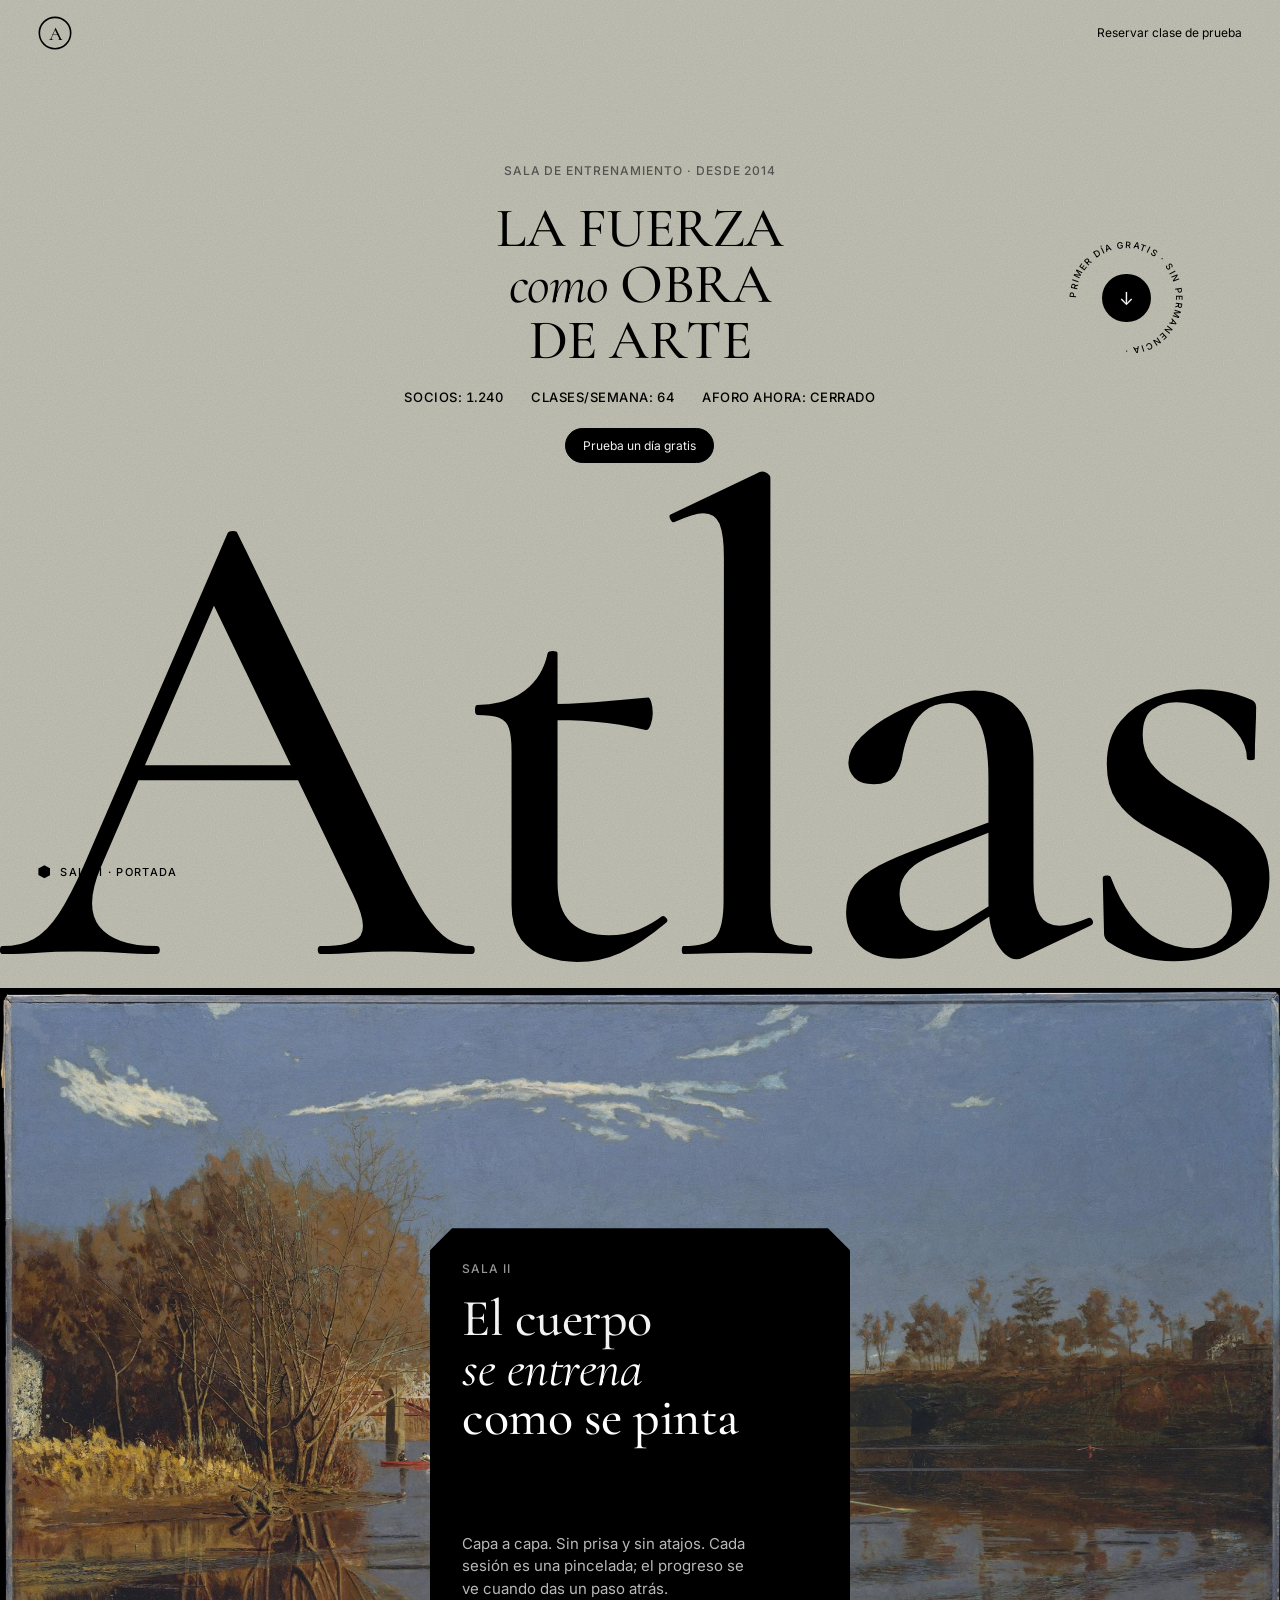
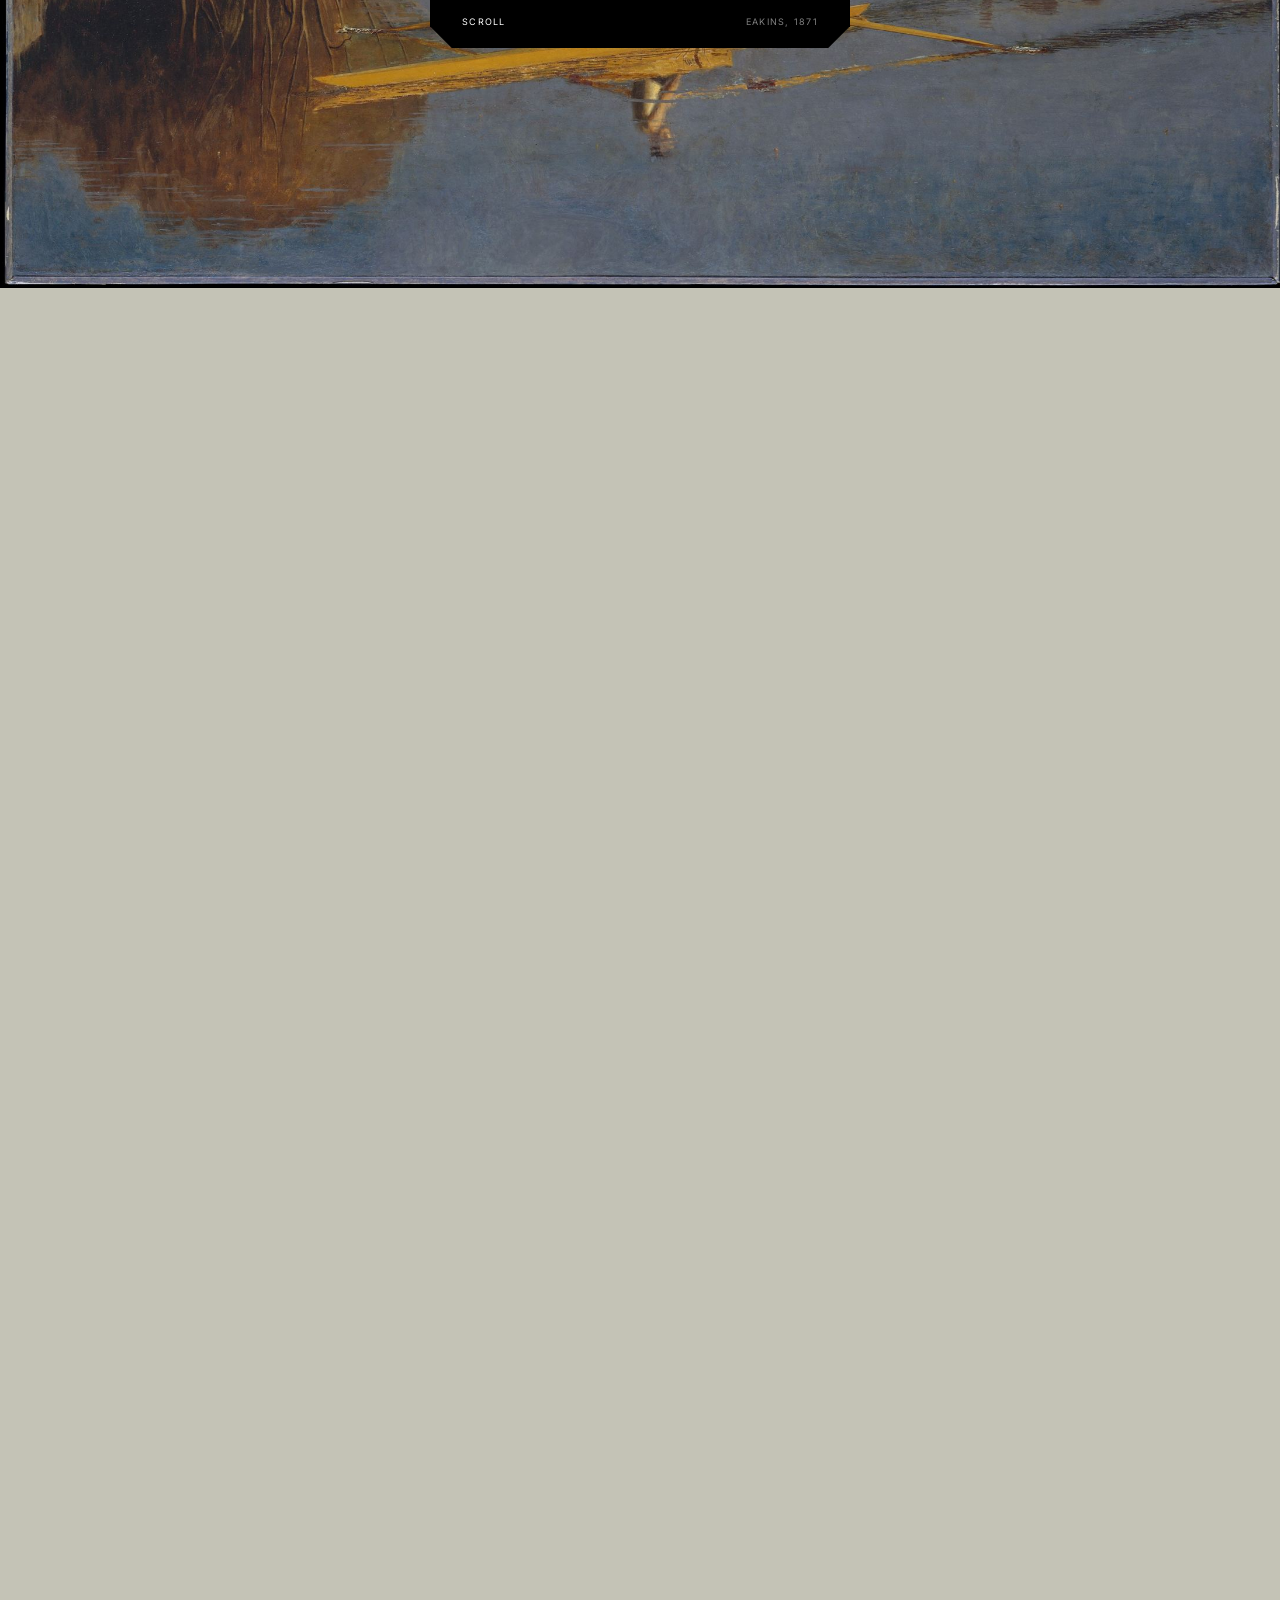
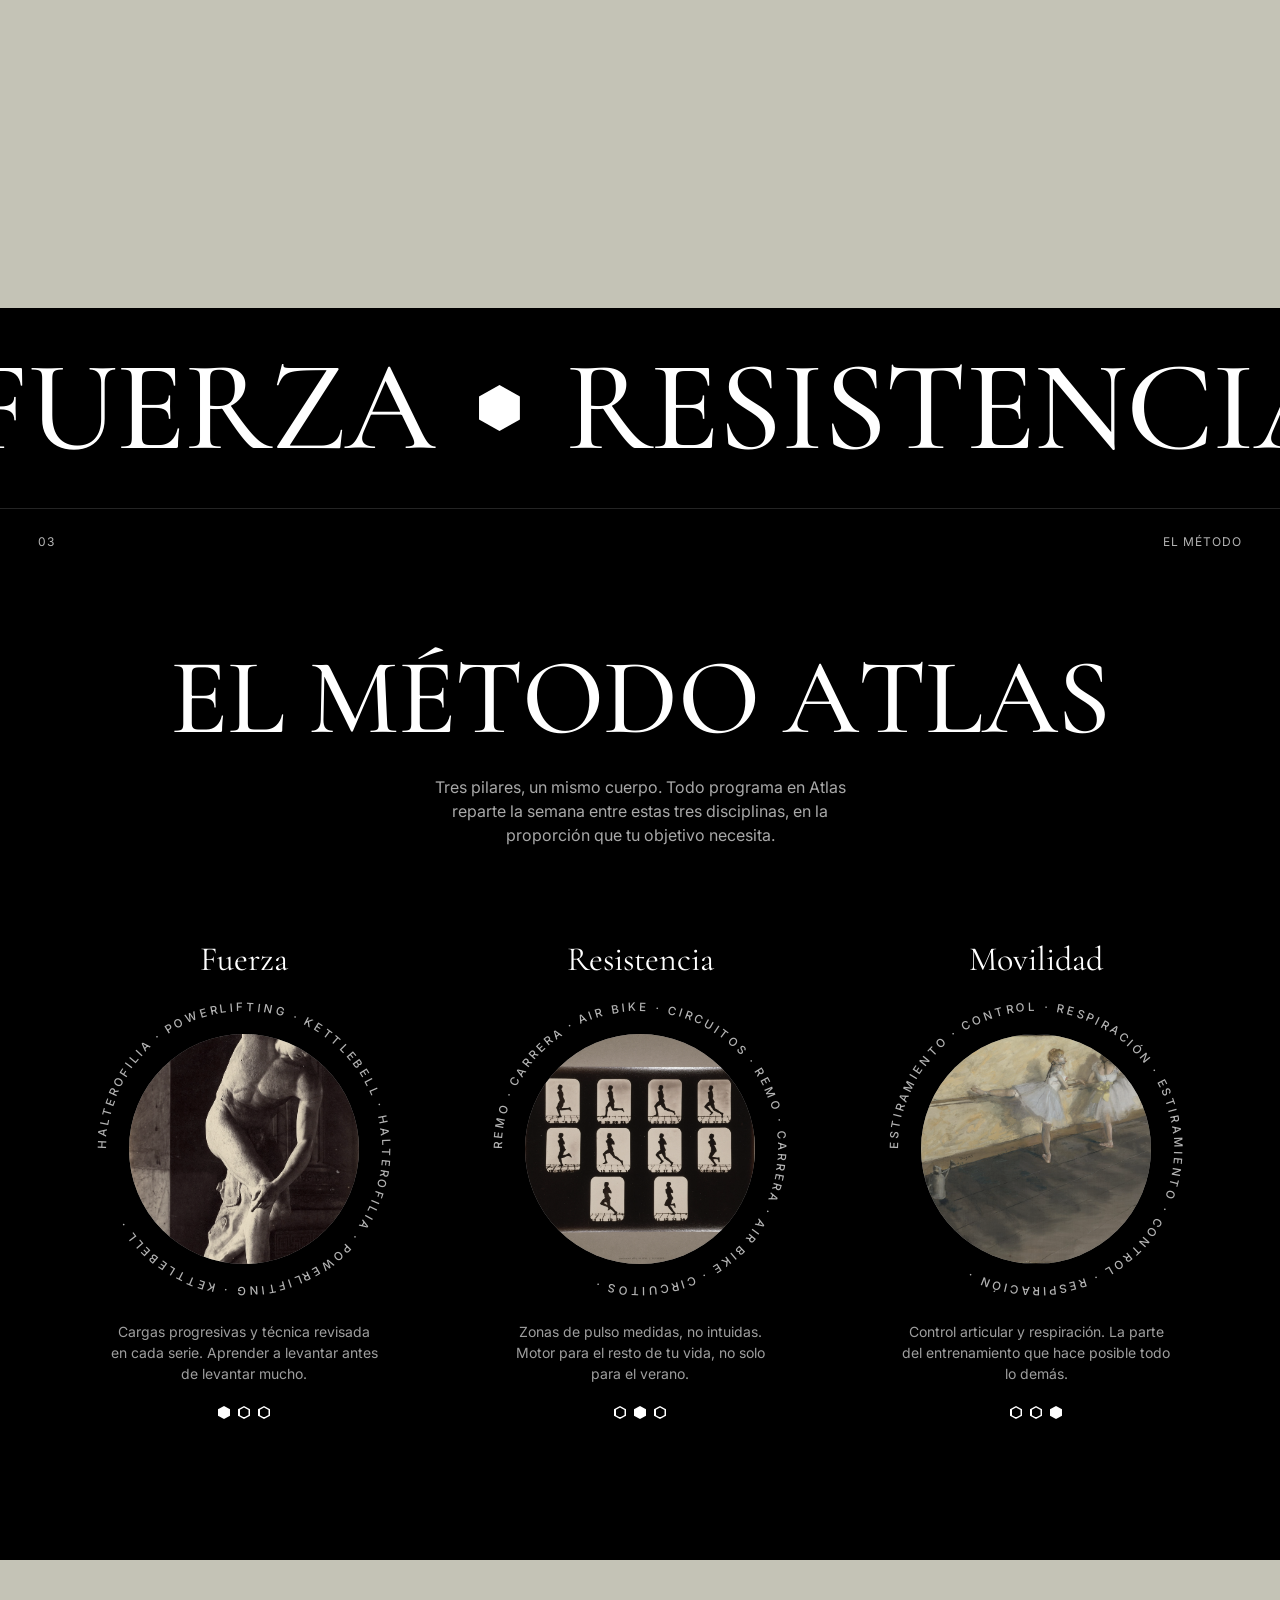
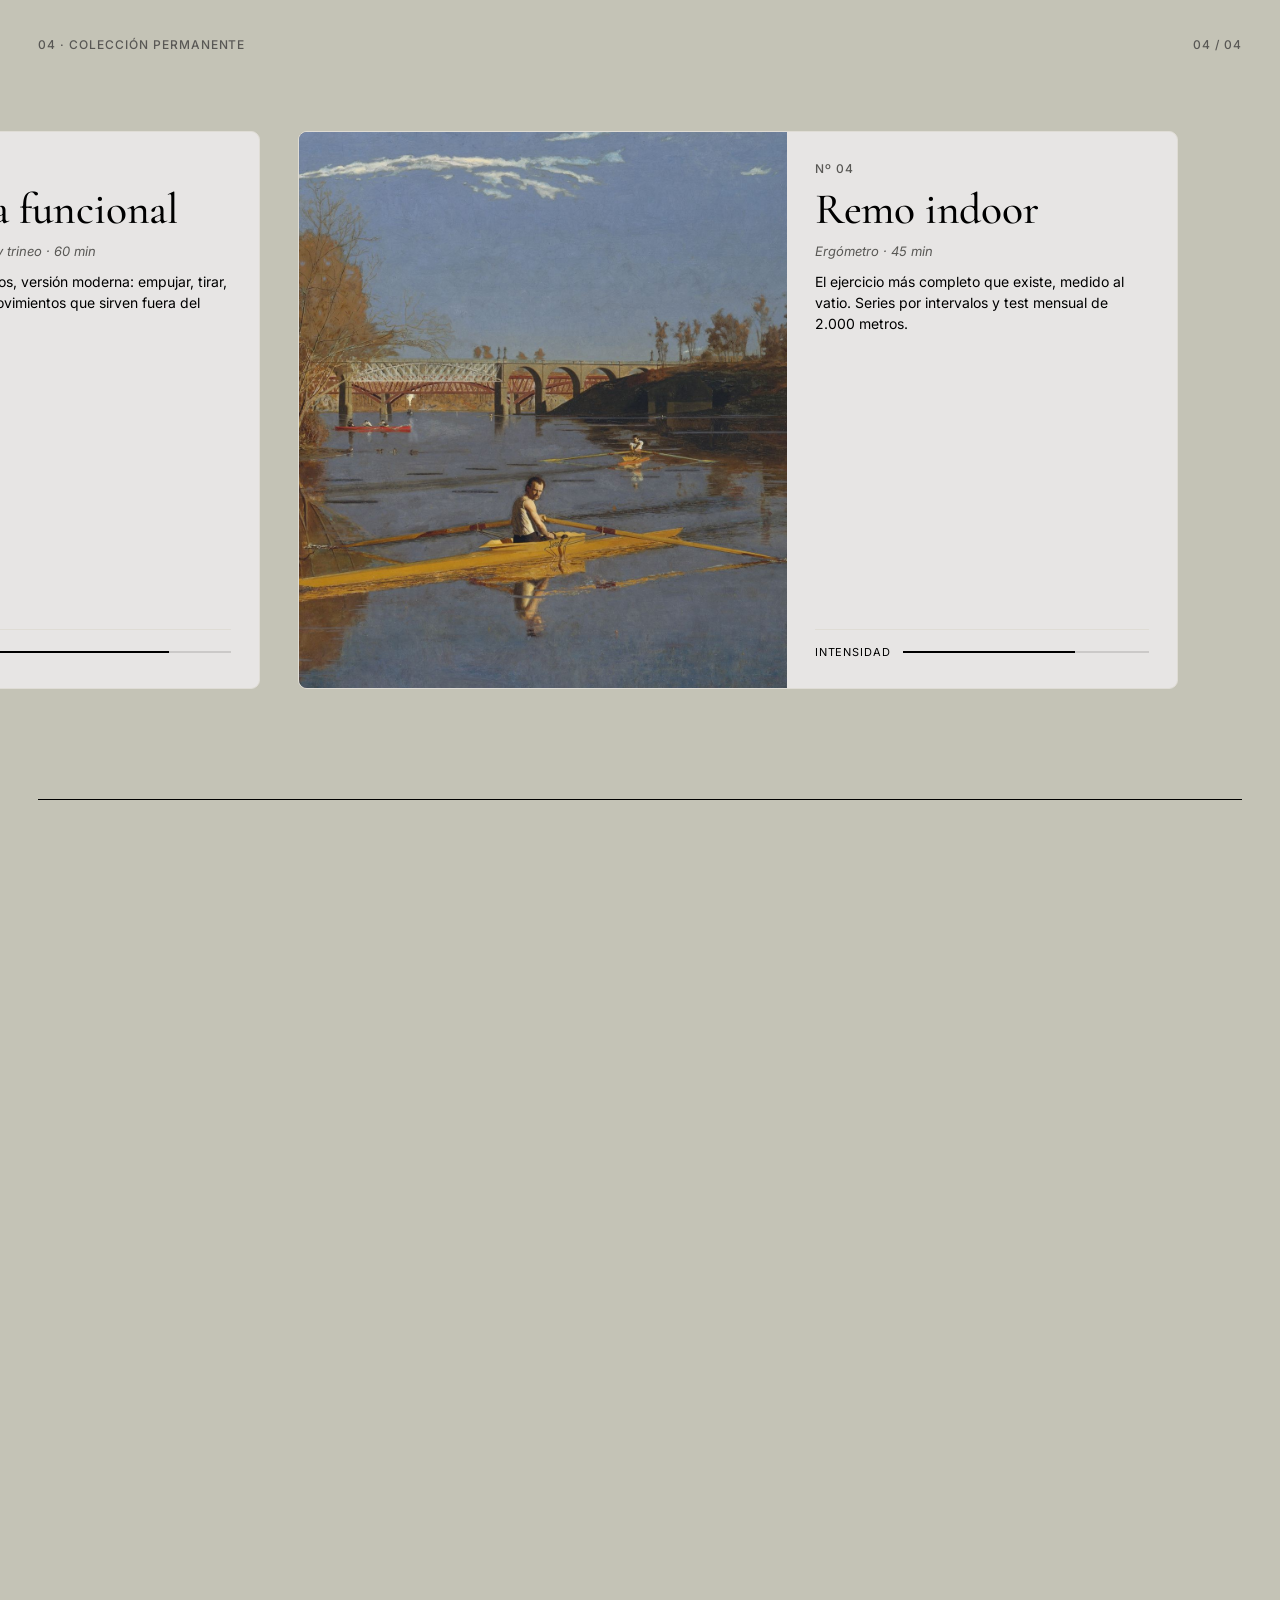
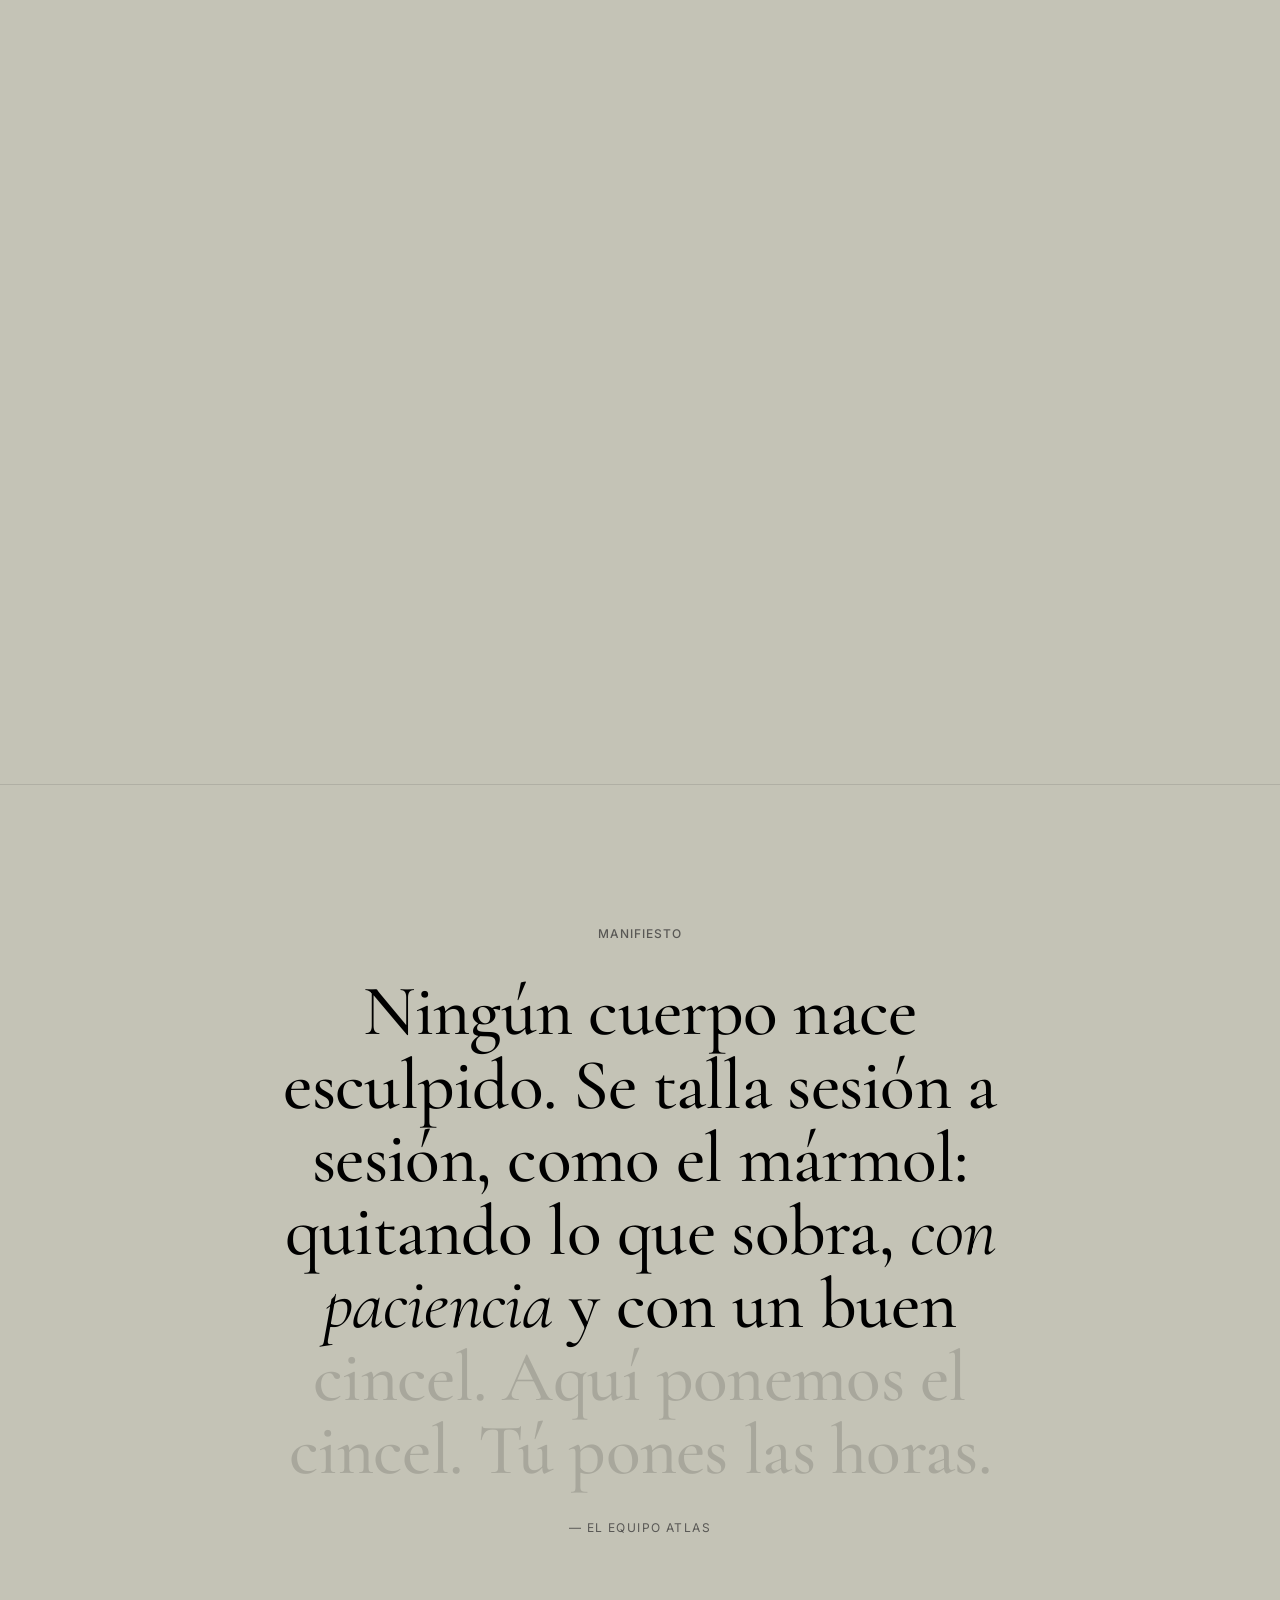
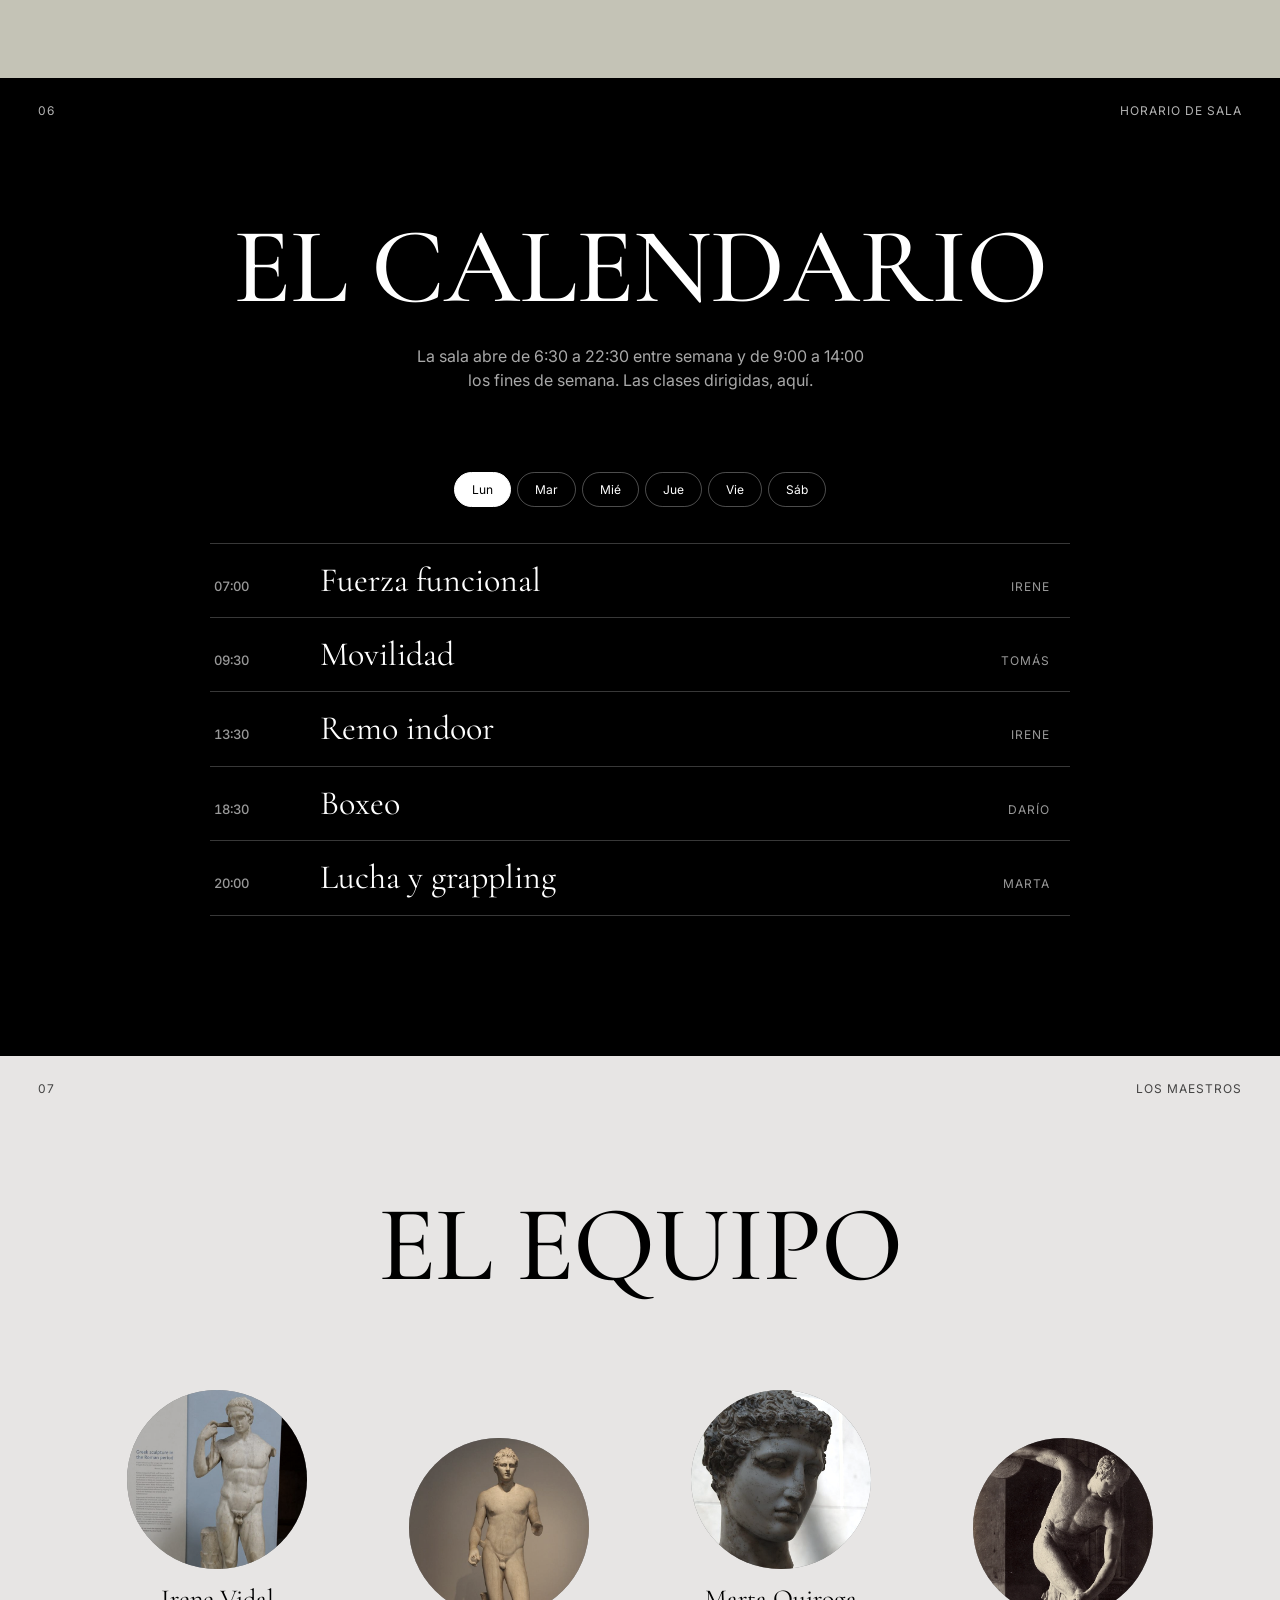
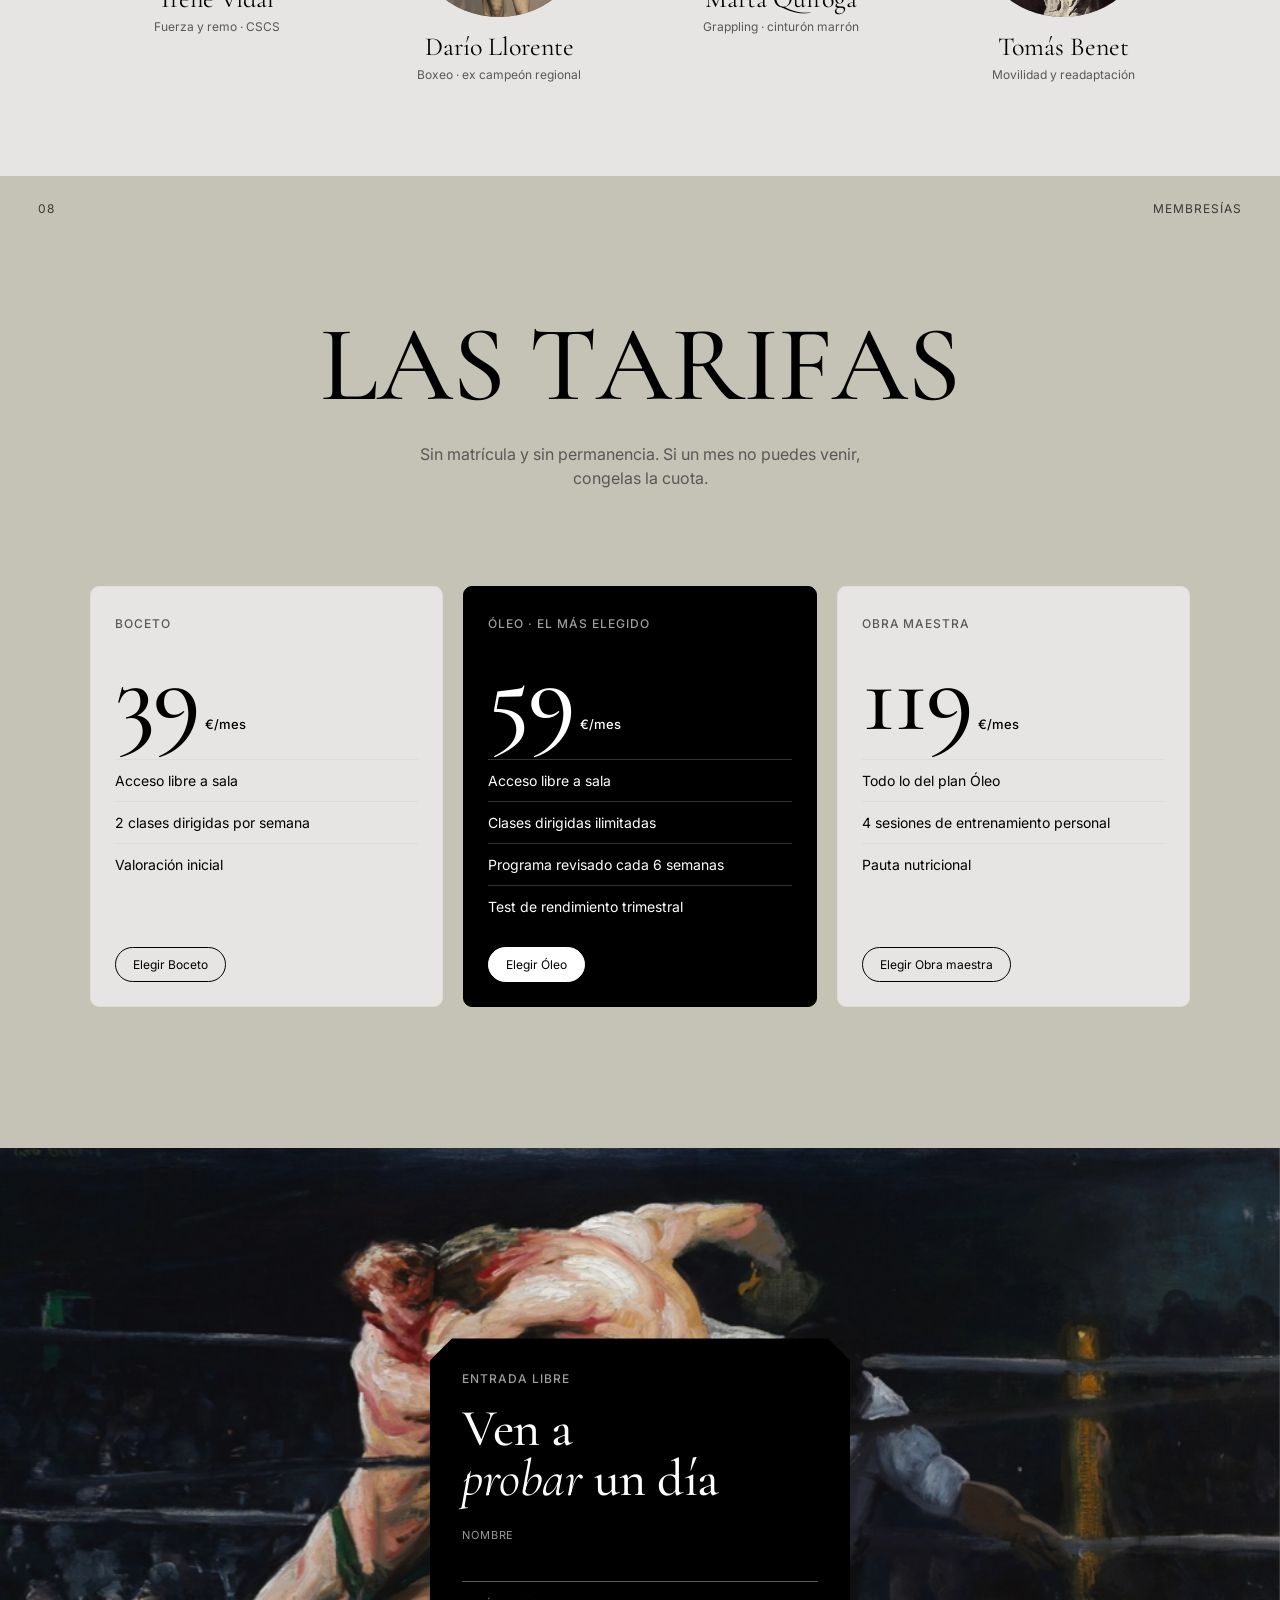
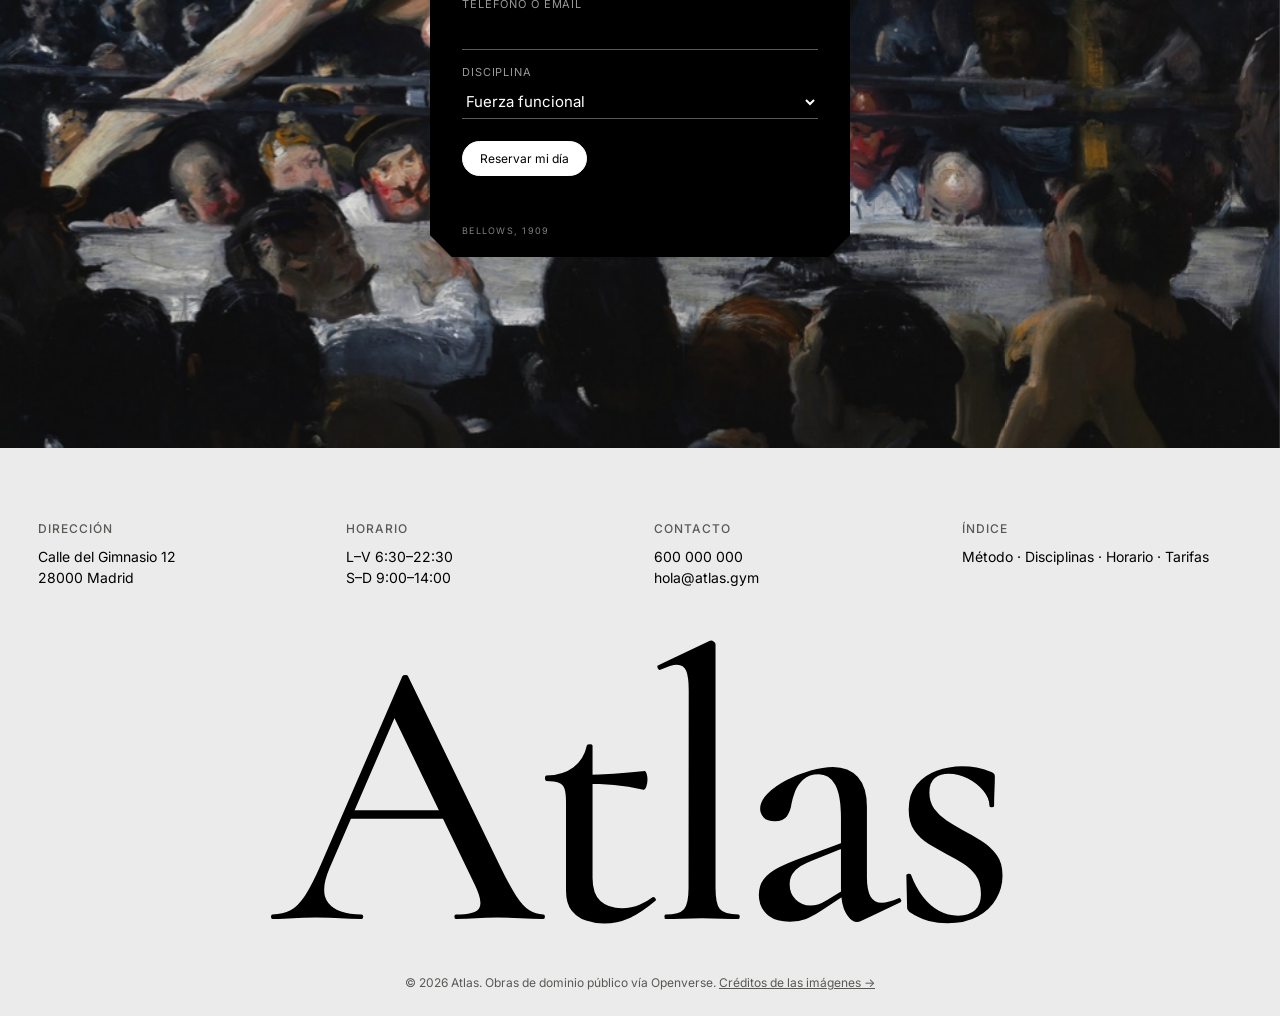
==== Modelo Gym/index.html @ 96557011 "Add files via upload" ====
<!doctype html>
<html lang="es" class="no-js">
<head>
  <meta charset="utf-8" />
  <meta name="viewport" content="width=device-width, initial-scale=1" />
  <title>Atlas — Gimnasio de fuerza y movimiento</title>
  <meta name="description" content="Atlas es un gimnasio de fuerza, boxeo, movilidad y resistencia. Entrenamiento con método, en una sala que se toma el cuerpo en serio." />
  <meta name="theme-color" content="#c4c3b6" />
  <link rel="icon" href="data:image/svg+xml,%3Csvg xmlns='http://www.w3.org/2000/svg' viewBox='0 0 32 32'%3E%3Ccircle cx='16' cy='16' r='14.5' fill='%23c4c3b6' stroke='%23000' stroke-width='1.5'/%3E%3Ctext x='16' y='22' font-family='Georgia,serif' font-size='17' text-anchor='middle'%3EA%3C/text%3E%3C/svg%3E" />
  <link rel="preconnect" href="https://fonts.googleapis.com" />
  <link rel="preconnect" href="https://fonts.gstatic.com" crossorigin />
  <link href="https://fonts.googleapis.com/css2?family=Cormorant+Garamond:ital,wght@0,400;0,500;1,400;1,500&family=Inter:wght@400;500&display=swap" rel="stylesheet" />
  <link rel="preload" as="image" href="assets/img/remo.jpg" />
  <link rel="stylesheet" href="styles.css?v=20261025a" />
</head>
<body>

  <!-- ───────── Intro: telón ───────── -->
  <div class="splash" data-splash aria-hidden="true">
    <div class="splash-half splash-half--top"></div>
    <div class="splash-half splash-half--bottom"></div>
    <div class="splash-inner">
      <p class="splash-label">Atlas · Sala de entrenamiento</p>
      <p class="splash-count"><span data-splash-count>0</span><sup>%</sup></p>
      <p class="splash-label">Calentando la sala</p>
    </div>
  </div>

  <!-- Grano de papel + cursor -->
  <div class="grain" aria-hidden="true"></div>
  <div class="cursor" data-cursor aria-hidden="true"><span data-cursor-label></span></div>

  <!-- Indicador de sala -->
  <div class="room" data-room-indicator aria-hidden="true">
    <i class="room-hex"></i><span data-room-text>Sala I · Portada</span>
  </div>

  <!-- ───────── Header ───────── -->
  <header class="masthead" data-masthead>
    <a href="#inicio" class="logo" aria-label="Atlas — inicio">
      <svg viewBox="0 0 32 32" aria-hidden="true"><circle cx="16" cy="16" r="14.75" fill="none" stroke="currentColor" stroke-width="1.5"/><text x="16" y="22.2" text-anchor="middle">A</text></svg>
    </a>
    <a href="#prueba" class="ghost-link">Reservar clase de prueba</a>
  </header>

  <main>

    <!-- ───────── I. Hero ───────── -->
    <section class="hero" id="inicio" data-room="I · Portada">
      <div class="hero-cluster">
        <p class="label">Sala de entrenamiento · Desde 2014</p>
        <h1 class="hero-title" data-split>La fuerza <em>como</em> obra de arte</h1>
        <div class="stat-pair reveal">
          <span>SOCIOS: <b data-count="1240">1.240</b></span>
          <span>CLASES/SEMANA: <b data-count="64">64</b></span>
          <span>AFORO AHORA: <b data-aforo>32%</b></span>
        </div>
        <a href="#prueba" class="pill reveal" data-magnetic>Prueba un día gratis</a>
      </div>

      <a href="#prueba" class="seal" aria-label="Reserva tu día de prueba gratis" data-magnetic>
        <svg viewBox="0 0 200 200" aria-hidden="true">
          <defs><path id="sealPath" d="M100,100 m-78,0 a78,78 0 1,1 156,0 a78,78 0 1,1 -156,0" /></defs>
          <text><textPath href="#sealPath">Primer día gratis · Sin permanencia ·</textPath></text>
        </svg>
        <span class="seal-core">↓</span>
      </a>

      <div class="wordmark-wrap" data-lens data-wordmark>
        <div class="wordmark" data-chars>Atlas</div>
        <div class="wordmark wordmark--paint" aria-hidden="true">Atlas</div>
      </div>
    </section>

    <!-- ───────── II. Portal: la pintura se abre al hacer scroll ───────── -->
    <section class="portal" data-portal data-room="II · El estudio" aria-label="Thomas Eakins, The Champion Single Sculls, 1871">
      <div class="portal-sticky">
        <h2 class="portal-title" data-portal-title>Entra<br/><em>en la</em> sala</h2>
        <div class="portal-frame" data-portal-frame>
          <img src="assets/img/remo.jpg" alt="Óleo de Thomas Eakins: un remero en un bote individual sobre un río en calma" fetchpriority="high" />
        </div>
        <article class="notched-card portal-card" data-portal-card>
          <p class="label label--light">Sala II</p>
          <h3>El cuerpo<br/><em>se entrena</em><br/>como se pinta</h3>
          <p class="card-copy">Capa a capa. Sin prisa y sin atajos. Cada sesión es una pincelada; el progreso se ve cuando das un paso atrás.</p>
          <span class="micro">SCROLL</span>
          <span class="micro micro--right">Eakins, 1871</span>
        </article>
      </div>
    </section>

    <!-- ───────── Marquesina ───────── -->
    <div class="marquee" data-marquee aria-hidden="true">
      <div class="marquee-track" data-marquee-track>
        <span>Fuerza <i></i> Resistencia <i></i> <em>Movilidad</em> <i></i> Boxeo <i></i> <em>Lucha</em> <i></i> Remo <i></i> </span>
        <span>Fuerza <i></i> Resistencia <i></i> <em>Movilidad</em> <i></i> Boxeo <i></i> <em>Lucha</em> <i></i> Remo <i></i> </span>
      </div>
    </div>

    <!-- ───────── III. Método ───────── -->
    <section class="ink-room" id="metodo" data-room="III · El método">
      <div class="corner-labels"><span>03</span><span>El método</span></div>
      <h2 class="section-header" data-split>El método Atlas</h2>
      <p class="lede lede--light reveal">Tres pilares, un mismo cuerpo. Todo programa en Atlas reparte la semana entre estas tres disciplinas, en la proporción que tu objetivo necesita.</p>

      <div class="vignettes">
        <figure class="vignette reveal" data-cursor-label="Fuerza">
          <figcaption>Fuerza</figcaption>
          <div class="orbit">
            <svg class="orbit-ring" viewBox="0 0 300 300" aria-hidden="true">
              <defs><path id="o1" d="M150,150 m-138,0 a138,138 0 1,1 276,0 a138,138 0 1,1 -276,0" /></defs>
              <text><textPath href="#o1">Halterofilia · Powerlifting · Kettlebell · Halterofilia · Powerlifting · Kettlebell · </textPath></text>
            </svg>
            <div class="circle"><img src="assets/img/discobolo.webp" alt="Escultura del Discóbolo de Mirón en el Vaticano" loading="lazy" /></div>
          </div>
          <p>Cargas progresivas y técnica revisada en cada serie. Aprender a levantar antes de levantar mucho.</p>
          <div class="hexes" aria-hidden="true"><i class="on"></i><i></i><i></i></div>
        </figure>
        <figure class="vignette reveal" data-cursor-label="Resistencia">
          <figcaption>Resistencia</figcaption>
          <div class="orbit">
            <svg class="orbit-ring" viewBox="0 0 300 300" aria-hidden="true">
              <defs><path id="o2" d="M150,150 m-138,0 a138,138 0 1,1 276,0 a138,138 0 1,1 -276,0" /></defs>
              <text><textPath href="#o2">Remo · Carrera · Air bike · Circuitos · Remo · Carrera · Air bike · Circuitos · </textPath></text>
            </svg>
            <div class="circle"><img src="assets/img/carrera.webp" alt="Fotografía secuencial de Muybridge de un atleta corriendo, 1881" loading="lazy" /></div>
          </div>
          <p>Zonas de pulso medidas, no intuidas. Motor para el resto de tu vida, no solo para el verano.</p>
          <div class="hexes" aria-hidden="true"><i></i><i class="on"></i><i></i></div>
        </figure>
        <figure class="vignette reveal" data-cursor-label="Movilidad">
          <figcaption>Movilidad</figcaption>
          <div class="orbit">
            <svg class="orbit-ring" viewBox="0 0 300 300" aria-hidden="true">
              <defs><path id="o3" d="M150,150 m-138,0 a138,138 0 1,1 276,0 a138,138 0 1,1 -276,0" /></defs>
              <text><textPath href="#o3">Estiramiento · Control · Respiración · Estiramiento · Control · Respiración · </textPath></text>
            </svg>
            <div class="circle"><img src="assets/img/barra.jpg" alt="Óleo de Degas: dos bailarinas estirando en la barra" loading="lazy" /></div>
          </div>
          <p>Control articular y respiración. La parte del entrenamiento que hace posible todo lo demás.</p>
          <div class="hexes" aria-hidden="true"><i></i><i></i><i class="on"></i></div>
        </figure>
      </div>
    </section>

    <!-- ───────── IV. Disciplinas: galería horizontal ───────── -->
    <section class="gallery" id="disciplinas" data-gallery data-room="IV · Colección">
      <div class="gallery-sticky">
        <div class="gallery-head">
          <span class="label">04 · Colección permanente</span>
          <span class="label" data-gallery-count>01 / 04</span>
        </div>
        <div class="gallery-track" data-gallery-track>
          <div class="gallery-intro">
            <h2 class="section-header section-header--left" data-split>Disci&shy;plinas</h2>
            <p class="lede lede--left">Cuatro salas, cuatro maneras de ponerte a prueba. Desliza como quien recorre un museo.</p>
            <span class="gallery-arrow" aria-hidden="true">→</span>
          </div>

          <article class="exhibit" data-tilt data-cursor-label="Boxeo">
            <div class="exhibit-img"><img src="assets/img/boxeo.webp" alt="Óleo de George Bellows, Stag at Sharkey's, dos boxeadores en el ring" loading="lazy" /></div>
            <div class="wall-label">
              <span class="cat-no">Nº 01</span>
              <h3>Boxeo</h3>
              <p class="medium">Guantes, saco y cuerda · 60 min</p>
              <p>Técnica de golpeo, desplazamientos y sparring opcional. Para quien quiere sudar con la cabeza encendida.</p>
              <dl><dt>Intensidad</dt><dd><span class="bar" style="--v:.9"></span></dd></dl>
            </div>
          </article>
          <article class="exhibit" data-tilt data-cursor-label="Lucha">
            <div class="exhibit-img"><img src="assets/img/lucha.webp" alt="Óleo de Thomas Eakins, Wrestlers, dos luchadores en el suelo" loading="lazy" /></div>
            <div class="wall-label">
              <span class="cat-no">Nº 02</span>
              <h3>Lucha y grappling</h3>
              <p class="medium">Tatami · 75 min</p>
              <p>Agarres, palancas y control en suelo. Fuerza aplicada, paciencia y mucho respeto por el compañero.</p>
              <dl><dt>Intensidad</dt><dd><span class="bar" style="--v:.8"></span></dd></dl>
            </div>
          </article>
          <article class="exhibit" data-tilt data-cursor-label="Fuerza">
            <div class="exhibit-img"><img src="assets/img/hidra.jpg" alt="Pintura romana sobre mármol de Hércules luchando contra la Hidra" loading="lazy" /></div>
            <div class="wall-label">
              <span class="cat-no">Nº 03</span>
              <h3>Fuerza funcional</h3>
              <p class="medium">Barra, kettlebell y trineo · 60 min</p>
              <p>Los doce trabajos, versión moderna: empujar, tirar, cargar, girar. Movimientos que sirven fuera del gimnasio.</p>
              <dl><dt>Intensidad</dt><dd><span class="bar" style="--v:.75"></span></dd></dl>
            </div>
          </article>
          <article class="exhibit" data-tilt data-cursor-label="Remo">
            <div class="exhibit-img"><img src="assets/img/remo.jpg" alt="Detalle del óleo de Eakins con un remero en el río" loading="lazy" style="object-position:55% 75%" /></div>
            <div class="wall-label">
              <span class="cat-no">Nº 04</span>
              <h3>Remo indoor</h3>
              <p class="medium">Ergómetro · 45 min</p>
              <p>El ejercicio más completo que existe, medido al vatio. Series por intervalos y test mensual de 2.000 metros.</p>
              <dl><dt>Intensidad</dt><dd><span class="bar" style="--v:.7"></span></dd></dl>
            </div>
          </article>
        </div>
        <div class="gallery-progress" aria-hidden="true"><span data-gallery-bar></span></div>
      </div>
    </section>

    <!-- ───────── Manifiesto: el texto se talla al leer ───────── -->
    <section class="manifesto" data-room="V · Manifiesto">
      <p class="label">Manifiesto</p>
      <p class="manifesto-text" data-carve>Ningún cuerpo nace esculpido. Se talla sesión a sesión, como el mármol: quitando lo que sobra, <em>con paciencia</em> y con un buen cincel. Aquí ponemos el cincel. Tú pones las horas.</p>
      <p class="manifesto-sign">— El equipo Atlas</p>
    </section>

    <!-- ───────── VI. Horario ───────── -->
    <section class="ink-room" id="horario" data-room="VI · Calendario">
      <div class="corner-labels"><span>06</span><span>Horario de sala</span></div>
      <h2 class="section-header" data-split>El calendario</h2>
      <p class="lede lede--light reveal">La sala abre de 6:30 a 22:30 entre semana y de 9:00 a 14:00 los fines de semana. Las clases dirigidas, aquí.</p>

      <div class="schedule-wrap reveal">
        <div class="day-tabs" role="tablist" aria-label="Día de la semana" data-tabs>
          <button role="tab" data-day="1">Lun</button>
          <button role="tab" data-day="2">Mar</button>
          <button role="tab" data-day="3">Mié</button>
          <button role="tab" data-day="4">Jue</button>
          <button role="tab" data-day="5">Vie</button>
          <button role="tab" data-day="6">Sáb</button>
        </div>
        <ol class="schedule" data-schedule>
          <li><time>07:00</time><span class="cls">Fuerza funcional</span><span class="coach">Irene</span></li>
          <li><time>09:30</time><span class="cls">Movilidad</span><span class="coach">Tomás</span></li>
          <li><time>13:30</time><span class="cls">Remo indoor</span><span class="coach">Irene</span></li>
          <li><time>18:30</time><span class="cls">Boxeo</span><span class="coach">Darío</span></li>
          <li><time>20:00</time><span class="cls">Lucha y grappling</span><span class="coach">Marta</span></li>
        </ol>
      </div>
    </section>

    <!-- ───────── VII. Equipo ───────── -->
    <section class="putty-section putty-section--bone" id="equipo" data-room="VII · Los maestros">
      <div class="corner-labels"><span>07</span><span>Los maestros</span></div>
      <h2 class="section-header" data-split>El equipo</h2>
      <div class="team">
        <figure class="member reveal" data-cursor-label="Irene">
          <div class="circle circle--sm"><img src="assets/img/diadumeno.jpg" alt="Escultura del Diadúmeno Farnese" loading="lazy" style="object-position:50% 12%" /></div>
          <figcaption><span class="name">Irene Vidal</span><span class="role">Fuerza y remo · CSCS</span></figcaption>
        </figure>
        <figure class="member reveal" data-cursor-label="Darío">
          <div class="circle circle--sm"><img src="assets/img/atleta.jpg" alt="Escultura romana de un atleta victorioso" loading="lazy" style="object-position:50% 10%" /></div>
          <figcaption><span class="name">Darío Llorente</span><span class="role">Boxeo · ex campeón regional</span></figcaption>
        </figure>
        <figure class="member reveal" data-cursor-label="Marta">
          <div class="circle circle--sm"><img src="assets/img/cabeza.jpg" alt="Cabeza de mármol de un atleta, época romana" loading="lazy" /></div>
          <figcaption><span class="name">Marta Quiroga</span><span class="role">Grappling · cinturón marrón</span></figcaption>
        </figure>
        <figure class="member reveal" data-cursor-label="Tomás">
          <div class="circle circle--sm"><img src="assets/img/discobolo.webp" alt="Detalle del Discóbolo de Mirón" loading="lazy" style="object-position:70% 15%" /></div>
          <figcaption><span class="name">Tomás Benet</span><span class="role">Movilidad y readaptación</span></figcaption>
        </figure>
      </div>
    </section>

    <!-- ───────── VIII. Tarifas ───────── -->
    <section class="putty-section" id="tarifas" data-room="VIII · Membresías">
      <div class="corner-labels"><span>08</span><span>Membresías</span></div>
      <h2 class="section-header" data-split>Las tarifas</h2>
      <p class="lede reveal">Sin matrícula y sin permanencia. Si un mes no puedes venir, congelas la cuota.</p>

      <div class="plans">
        <article class="plan reveal" data-tilt>
          <p class="label">Boceto</p>
          <p class="price">39<span>€/mes</span></p>
          <ul>
            <li>Acceso libre a sala</li>
            <li>2 clases dirigidas por semana</li>
            <li>Valoración inicial</li>
          </ul>
          <a href="#prueba" class="pill pill--ghost" data-plan="Boceto" data-magnetic>Elegir Boceto</a>
        </article>
        <article class="plan plan--ink reveal" data-tilt>
          <p class="label label--light">Óleo · El más elegido</p>
          <p class="price">59<span>€/mes</span></p>
          <ul>
            <li>Acceso libre a sala</li>
            <li>Clases dirigidas ilimitadas</li>
            <li>Programa revisado cada 6 semanas</li>
            <li>Test de rendimiento trimestral</li>
          </ul>
          <a href="#prueba" class="pill pill--paper" data-plan="Óleo" data-magnetic>Elegir Óleo</a>
        </article>
        <article class="plan reveal" data-tilt>
          <p class="label">Obra maestra</p>
          <p class="price">119<span>€/mes</span></p>
          <ul>
            <li>Todo lo del plan Óleo</li>
            <li>4 sesiones de entrenamiento personal</li>
            <li>Pauta nutricional</li>
          </ul>
          <a href="#prueba" class="pill pill--ghost" data-plan="Obra maestra" data-magnetic>Elegir Obra maestra</a>
        </article>
      </div>
    </section>

    <!-- ───────── IX. Prueba gratis ───────── -->
    <section class="painting-panel painting-panel--short" data-room="IX · Entrada libre" aria-label="George Bellows, Stag at Sharkey's, 1909">
      <img src="assets/img/boxeo.webp" alt="" loading="lazy" />
      <article class="notched-card notched-card--form reveal" id="prueba">
        <p class="label label--light">Entrada libre</p>
        <h2>Ven a<br/><em>probar</em> un día</h2>
        <!-- Web3Forms: los datos se envían a api.web3forms.com, que te los reenvía por email.
             access_key identifica tu cuenta de Web3Forms (es pública por diseño: solo indica a qué email reenviar). -->
        <form class="trial-form" data-form name="reserva-prueba" method="POST" action="https://api.web3forms.com/submit" novalidate>
          <input type="hidden" name="access_key" value="b5dd56a3-4fb4-47bc-9ae1-3e5094fa7c41" />
          <input type="hidden" name="subject" value="Nueva reserva de prueba · Atlas" />
          <input type="hidden" name="from_name" value="Web Atlas" />
          <!-- Antispam de Web3Forms: casilla oculta que solo marcan los robots -->
          <input type="checkbox" name="botcheck" hidden tabindex="-1" autocomplete="off" />
          <label><span>Nombre</span><input name="nombre" required autocomplete="name" /></label>
          <label><span>Teléfono o email</span><input name="contacto" required /></label>
          <label><span>Disciplina</span>
            <select name="disciplina">
              <option>Fuerza funcional</option>
              <option>Boxeo</option>
              <option>Lucha y grappling</option>
              <option>Remo indoor</option>
              <option>Movilidad</option>
            </select>
          </label>
          <input type="hidden" name="plan" data-plan-field />
          <button type="submit" class="pill pill--paper">Reservar mi día</button>
          <p class="form-msg" data-form-msg role="status"></p>
        </form>
        <span class="micro">Bellows, 1909</span>
      </article>
    </section>

  </main>

  <!-- ───────── Footer ───────── -->
  <footer class="chalk-footer" data-room="X · Salida">
    <div class="foot-grid">
      <div>
        <p class="label">Dirección</p>
        <p>Calle del Gimnasio 12<br/>28000 Madrid</p>
      </div>
      <div>
        <p class="label">Horario</p>
        <p>L–V 6:30–22:30<br/>S–D 9:00–14:00</p>
      </div>
      <div>
        <p class="label">Contacto</p>
        <p><a href="tel:+34600000000">600 000 000</a><br/><a href="mailto:hola@atlas.gym">hola@atlas.gym</a></p>
      </div>
      <div>
        <p class="label">Índice</p>
        <p><a href="#metodo">Método</a> · <a href="#disciplinas">Disciplinas</a> · <a href="#horario">Horario</a> · <a href="#tarifas">Tarifas</a></p>
      </div>
    </div>
    <div class="foot-mark" aria-label="Atlas" data-foot-mark><span><b>A</b></span><span><b>t</b></span><span><b>l</b></span><span><b>a</b></span><span><b>s</b></span></div>
    <p class="footer-credits">© 2026 Atlas. Obras de dominio público vía Openverse. <a href="creditos.html">Créditos de las imágenes →</a></p>
  </footer>

  <script defer src="main.js?v=20261025a"></script>
</body>
</html>
---- Modelo Gym/styles.css ----
/* ==========================================================
   ATLAS — Gimnasio
   Sistema "galería renacentista sobre papel putty"
   ========================================================== */

:root {
  --color-putty: #c4c3b6;
  --color-ink: #000000;
  --color-bone: #e7e5e4;
  --color-chalk: #ebebeb;
  --color-vellum: #dfdcd5;
  --color-graphite: #595855;
  --color-ash: #808080;
  --color-paper: #ffffff;

  --font-serif: "Cormorant Garamond", "Canela", "Tiempos Headline", Georgia, serif;
  --font-sans: "Inter", "Helvetica Now", "Helvetica Neue", Arial, sans-serif;

  --text-body-sm: 15px;
  --text-heading-lg: clamp(34px, 4.6vw, 56px);
  --text-section: clamp(52px, 8.4vw, 112px);
  --text-display: clamp(170px, 52vw, 1100px);

  --gutter: clamp(16px, 3vw, 40px);
  --section-gap: clamp(80px, 11vw, 168px);
  --radius-cards: 9px;
  --radius-links: 2px;
  --radius-buttons: 28.8px;

  --ease-out: cubic-bezier(.16, 1, .3, 1);
  --ease-io: cubic-bezier(.76, 0, .24, 1);
}

/* ───────── Base ───────── */
*, *::before, *::after { box-sizing: border-box; }
html { overflow-x: clip; scroll-behavior: smooth; -webkit-text-size-adjust: 100%; }
@media (prefers-reduced-motion: reduce) { html { scroll-behavior: auto; } }

body {
  margin: 0;
  background: var(--color-putty);
  color: var(--color-ink);
  font-family: var(--font-sans);
  font-size: var(--text-body-sm);
  line-height: 1.5;
  overflow-x: clip;
  -webkit-font-smoothing: antialiased;
}
img { display: block; max-width: 100%; }
a { color: inherit; }
h1, h2, h3, p, figure, ol, ul, dl, dd { margin: 0; }
em { font-style: italic; font-weight: 400; }
::selection { background: var(--color-ink); color: var(--color-putty); }

.label {
  font-family: var(--font-sans);
  font-size: 12px;
  font-weight: 500;
  letter-spacing: .08em;
  text-transform: uppercase;
  color: var(--color-graphite);
}
.label--light { color: rgba(255, 255, 255, .62); }

/* ───────── Intro: telón ───────── */
.splash {
  position: fixed;
  inset: 0;
  z-index: 200;
  display: grid;
  place-items: center;
  color: var(--color-paper);
  pointer-events: none;
  /* Red de seguridad: si el JS falla, el telón se va solo */
  animation: splashSafety .01s 4.5s forwards;
}
@keyframes splashSafety { to { visibility: hidden; } }
.splash-half {
  position: absolute;
  left: 0;
  right: 0;
  height: 50.5%;
  background: var(--color-ink);
  transition: transform 1.1s var(--ease-io);
}
.splash-half--top { top: 0; }
.splash-half--bottom { bottom: 0; }
.splash-inner {
  position: relative;
  display: flex;
  flex-direction: column;
  align-items: center;
  gap: 8px;
  transition: opacity .4s, transform .8s var(--ease-io);
}
.splash-label { font-size: 11px; letter-spacing: .16em; text-transform: uppercase; opacity: .6; }
.splash-count {
  font-family: var(--font-serif);
  font-size: clamp(96px, 16vw, 220px);
  line-height: .84;
  font-weight: 500;
  font-variant-numeric: tabular-nums;
}
.splash-count sup { font-size: .25em; vertical-align: top; margin-left: 4px; font-style: italic; }
.splash.is-out .splash-half--top { transform: translateY(-101%); }
.splash.is-out .splash-half--bottom { transform: translateY(101%); }
.splash.is-out .splash-inner { opacity: 0; transform: scale(.92); }
.splash.is-gone { display: none; }
.no-js .splash { display: none; }

/* ───────── Grano de papel ───────── */
.grain {
  position: fixed;
  inset: -50%;
  z-index: 150;
  pointer-events: none;
  opacity: .07;
  background-image: url("data:image/svg+xml,%3Csvg xmlns='http://www.w3.org/2000/svg' width='160' height='160'%3E%3Cfilter id='n'%3E%3CfeTurbulence type='fractalNoise' baseFrequency='.85' numOctaves='3' stitchTiles='stitch'/%3E%3CfeColorMatrix values='0 0 0 0 0 0 0 0 0 0 0 0 0 0 0 0 0 0 1.4 0'/%3E%3C/filter%3E%3Crect width='100%25' height='100%25' filter='url(%23n)'/%3E%3C/svg%3E");
  animation: grain 1.2s steps(6) infinite;
}
@keyframes grain {
  0% { transform: translate(0, 0); }
  20% { transform: translate(-3%, 2%); }
  40% { transform: translate(2%, -3%); }
  60% { transform: translate(-2%, -1%); }
  80% { transform: translate(3%, 3%); }
  100% { transform: translate(0, 0); }
}
@media (prefers-reduced-motion: reduce) { .grain { animation: none; } }

/* ───────── Cursor ───────── */
.cursor {
  position: fixed;
  top: 0;
  left: 0;
  z-index: 180;
  width: 12px;
  height: 12px;
  margin: -6px 0 0 -6px;
  border-radius: 50%;
  background: var(--color-paper);
  mix-blend-mode: difference;
  pointer-events: none;
  opacity: 0;
  display: grid;
  place-items: center;
  transition: width .45s var(--ease-out), height .45s var(--ease-out), margin .45s var(--ease-out), opacity .25s;
}
.cursor.is-ready { opacity: 1; }
.cursor.is-link { width: 44px; height: 44px; margin: -22px 0 0 -22px; }
.cursor.is-view { width: 104px; height: 104px; margin: -52px 0 0 -52px; }
.cursor span {
  font: 500 10px/1 var(--font-sans);
  letter-spacing: .12em;
  text-transform: uppercase;
  color: var(--color-ink);
  opacity: 0;
  transition: opacity .3s;
  white-space: nowrap;
}
.cursor.is-view span { opacity: 1; }
@media (hover: none), (pointer: coarse) { .cursor { display: none; } }

/* ───────── Indicador de sala ───────── */
.room {
  position: fixed;
  left: var(--gutter);
  bottom: 20px;
  z-index: 60;
  display: flex;
  align-items: center;
  gap: 10px;
  font-size: 11px;
  font-weight: 500;
  letter-spacing: .12em;
  text-transform: uppercase;
  color: var(--color-ink);
  transition: color .4s var(--ease-out);
  pointer-events: none;
}
.room.is-dark { color: var(--color-paper); }
.room-hex {
  width: 12px;
  height: 13px;
  background: currentColor;
  clip-path: polygon(50% 0, 100% 25%, 100% 75%, 50% 100%, 0 75%, 0 25%);
  animation: hexSpin 6s linear infinite;
}
@keyframes hexSpin { to { transform: rotate(360deg); } }
.room span { display: inline-block; transition: opacity .3s, transform .3s var(--ease-out); }
.room span.is-swapping { opacity: 0; transform: translateY(6px); }

/* ───────── Header ───────── */
.masthead {
  position: fixed;
  inset: 0 0 auto 0;
  z-index: 60;
  display: flex;
  justify-content: space-between;
  align-items: center;
  padding: 16px var(--gutter);
  color: var(--color-ink);
  transition: color .4s var(--ease-out), transform .5s var(--ease-out);
  pointer-events: none;
}
.masthead > * { pointer-events: auto; }
.masthead.is-dark { color: var(--color-paper); }
.masthead.is-hidden { transform: translateY(-110%); }
.logo { display: block; width: 34px; height: 34px; }
.logo svg { width: 100%; height: 100%; overflow: visible; transition: transform .8s var(--ease-out); }
.logo:hover svg { transform: rotate(360deg); }
.logo text { font-family: var(--font-serif); font-size: 18px; font-weight: 500; fill: currentColor; }
.ghost-link { font-size: 12px; text-decoration: none; border-radius: var(--radius-links); }
.ghost-link:hover { text-decoration: underline; text-underline-offset: 3px; }

/* ───────── Botón píldora ───────── */
.pill {
  position: relative;
  display: inline-block;
  padding: 9px 17px;
  border-radius: var(--radius-buttons);
  border: 1px solid var(--color-ink);
  background: var(--color-ink);
  color: var(--color-paper);
  font: 400 12px/1.25 var(--font-sans);
  text-decoration: none;
  cursor: pointer;
  overflow: hidden;
  isolation: isolate;
  transition: color .35s, border-color .35s, transform .35s var(--ease-out);
}
/* Relleno que sube al pasar el ratón */
.pill::before {
  content: "";
  position: absolute;
  inset: 0;
  z-index: -1;
  background: var(--color-putty);
  border-radius: inherit;
  transform: translateY(101%);
  transition: transform .45s var(--ease-out);
}
.pill:hover { color: var(--color-ink); }
.pill:hover::before { transform: none; }
.pill--ghost { background: transparent; color: var(--color-ink); }
.pill--ghost::before { background: var(--color-ink); }
.pill--ghost:hover { color: var(--color-paper); }
.pill--paper { background: var(--color-paper); color: var(--color-ink); border-color: var(--color-paper); }
.pill--paper::before { background: var(--color-ink); }
.pill--paper:hover { color: var(--color-paper); }

/* ───────── I. Hero ───────── */
.hero {
  position: relative;
  min-height: 100vh;
  min-height: 100svh;
  display: flex;
  flex-direction: column;
  justify-content: space-between;
  align-items: center;
  overflow: clip;
  padding-top: clamp(110px, 18vh, 200px);
}
.hero-cluster {
  position: relative;
  z-index: 2;
  display: flex;
  flex-direction: column;
  align-items: center;
  gap: 20px;
  text-align: center;
  padding-inline: var(--gutter);
}
.hero-title {
  font-family: var(--font-serif);
  font-weight: 500;
  font-size: var(--text-heading-lg);
  line-height: 1;
  letter-spacing: -0.009em;
  text-transform: uppercase;
  text-wrap: balance;
  max-width: 14ch;
}
.hero-title em { text-transform: none; }
.stat-pair {
  display: flex;
  flex-wrap: wrap;
  justify-content: center;
  gap: 8px 28px;
  font-size: 13px;
  font-weight: 500;
  letter-spacing: .04em;
}
.stat-pair b { font-weight: 500; font-variant-numeric: tabular-nums; }

/* Sello giratorio */
.seal {
  position: absolute;
  z-index: 3;
  right: clamp(16px, 7vw, 120px);
  top: clamp(120px, 26vh, 260px);
  width: clamp(96px, 10vw, 150px);
  aspect-ratio: 1;
  display: grid;
  place-items: center;
  text-decoration: none;
  color: var(--color-ink);
}
.seal svg { position: absolute; inset: 0; width: 100%; height: 100%; animation: spin 18s linear infinite; overflow: visible; }
.seal text { font: 500 14px var(--font-sans); letter-spacing: .18em; text-transform: uppercase; fill: currentColor; }
.seal-core {
  width: 38%;
  aspect-ratio: 1;
  border-radius: 50%;
  background: var(--color-ink);
  color: var(--color-paper);
  display: grid;
  place-items: center;
  font-size: 18px;
  transition: transform .5s var(--ease-out);
}
.seal:hover .seal-core { transform: scale(1.15) rotate(-45deg); }
.seal:hover svg { animation-duration: 5s; }
@keyframes spin { to { transform: rotate(360deg); } }

/* Wordmark con lupa de pintura */
.wordmark-wrap {
  position: relative;
  margin-bottom: -.05em;
  font-size: var(--text-display);
  will-change: transform;
  --mx: 50%;
  --my: 50%;
  --r: 0px;
}
.wordmark {
  font-family: var(--font-serif);
  font-weight: 500;
  font-size: 1em;
  line-height: .84;
  letter-spacing: -0.03em;
  white-space: nowrap;
  user-select: none;
}
.wordmark--paint {
  position: absolute;
  inset: 0;
  color: transparent;
  background: url("assets/img/boxeo.webp") center 40% / cover;
  -webkit-background-clip: text;
  background-clip: text;
  -webkit-mask-image: radial-gradient(circle var(--r) at var(--mx) var(--my), #000 97%, transparent 100%);
  mask-image: radial-gradient(circle var(--r) at var(--mx) var(--my), #000 97%, transparent 100%);
  pointer-events: none;
}

/* Letras que suben (split) */
.char-mask { display: inline-block; overflow: hidden; vertical-align: bottom; padding: .16em .02em .1em; margin: -.16em -.02em -.1em; white-space: nowrap; }
.char {
  display: inline-block;
  transform: translateY(105%);
  transition: transform 1.1s var(--ease-out);
  transition-delay: calc(var(--i, 0) * 45ms);
}
.is-split-visible .char { transform: none; }
.wordmark .char { transition-duration: 1.4s; transition-delay: calc(.15s + var(--i, 0) * 90ms); }

/* ───────── II. Portal ───────── */
.portal { position: relative; height: 280vh; background: var(--color-putty); }
.portal-sticky {
  position: sticky;
  top: 0;
  height: 100vh;
  height: 100svh;
  overflow: hidden;
  display: grid;
  place-items: center;
}
.portal-title {
  position: absolute;
  z-index: 1;
  font-family: var(--font-serif);
  font-weight: 500;
  font-size: clamp(64px, 13vw, 220px);
  line-height: .84;
  letter-spacing: -0.02em;
  text-transform: uppercase;
  text-align: center;
  will-change: transform, opacity;
}
.portal-title em { text-transform: none; }
.portal-frame {
  position: absolute;
  inset: 0;
  z-index: 2;
  clip-path: circle(var(--pr, 14vmin) at 50% 50%);
  will-change: clip-path;
}
.portal-frame img {
  width: 100%;
  height: 100%;
  object-fit: cover;
  transform: scale(var(--ps, 1.35));
  will-change: transform;
}
.portal-card {
  position: relative;
  z-index: 3;
  opacity: 0;
  transform: translateY(40px);
  transition: opacity .8s var(--ease-out), transform .8s var(--ease-out);
}
.portal-card.is-in { opacity: 1; transform: none; }
.no-js .portal { height: auto; }
.no-js .portal-sticky { position: relative; }
.no-js .portal-frame { clip-path: none; }
.no-js .portal-card { opacity: 1; transform: none; }

/* Tarjeta con esquinas biseladas */
.notched-card {
  --notch: 22px;
  width: min(420px, calc(100% - 2 * var(--gutter)));
  aspect-ratio: 1 / 1;
  padding: 32px 32px 48px;
  background: var(--color-ink);
  color: var(--color-paper);
  border-radius: var(--radius-cards);
  clip-path: polygon(
    var(--notch) 0, calc(100% - var(--notch)) 0, 100% var(--notch),
    100% calc(100% - var(--notch)), calc(100% - var(--notch)) 100%,
    var(--notch) 100%, 0 calc(100% - var(--notch)), 0 var(--notch)
  );
  display: flex;
  flex-direction: column;
  gap: 16px;
}
.notched-card h2,
.notched-card h3 {
  font-family: var(--font-serif);
  font-weight: 500;
  font-size: clamp(36px, 4.4vw, 52px);
  line-height: .95;
  letter-spacing: -0.009em;
}
.card-copy { color: rgba(255, 255, 255, .72); max-width: 32ch; margin-top: auto; }
.micro {
  position: absolute;
  left: 32px;
  bottom: 20px;
  font-size: 9px;
  letter-spacing: .14em;
  text-transform: uppercase;
}
.micro--right { left: auto; right: 32px; color: rgba(255, 255, 255, .5); }
.notched-card--form { position: relative; aspect-ratio: auto; }

/* ───────── Marquesina ───────── */
.marquee {
  background: var(--color-ink);
  color: var(--color-paper);
  overflow: hidden;
  padding: clamp(18px, 3vw, 36px) 0;
  border-bottom: 1px solid rgba(255, 255, 255, .14);
}
.marquee-track { display: flex; width: max-content; will-change: transform; }
.marquee-track span {
  display: flex;
  align-items: center;
  gap: .35em;
  padding-right: .35em;
  font-family: var(--font-serif);
  font-weight: 500;
  font-size: clamp(56px, 10vw, 168px);
  line-height: 1;
  letter-spacing: -0.01em;
  white-space: nowrap;
  text-transform: uppercase;
}
.marquee-track em { text-transform: none; }
.marquee-track i {
  display: inline-block;
  width: .32em;
  height: .36em;
  border: 0;
  background: currentColor;
  clip-path: polygon(50% 0, 100% 25%, 100% 75%, 50% 100%, 0 75%, 0 25%);
}

/* ───────── Secciones ───────── */
.ink-room,
.putty-section { position: relative; padding: var(--section-gap) var(--gutter); }
.ink-room { background: var(--color-ink); color: var(--color-paper); }
.putty-section { background: var(--color-putty); }
.putty-section--bone { background: var(--color-bone); }

.corner-labels {
  position: absolute;
  inset: 24px var(--gutter) auto;
  display: flex;
  justify-content: space-between;
  font-size: 12px;
  letter-spacing: .08em;
  text-transform: uppercase;
  opacity: .7;
}
.section-header {
  font-family: var(--font-serif);
  font-weight: 500;
  font-size: var(--text-section);
  line-height: .9;
  letter-spacing: -0.009em;
  text-transform: uppercase;
  text-align: center;
  text-wrap: balance;
}
.section-header--left { text-align: left; font-size: clamp(52px, 6.4vw, 104px); }
.lede {
  max-width: 46ch;
  margin: 28px auto 0;
  text-align: center;
  font-size: 16px;
  color: var(--color-graphite);
}
.lede--light { color: rgba(255, 255, 255, .66); }
.lede--left { text-align: left; margin-left: 0; }
.gallery-intro .lede { max-width: min(460px, 76vw); }

/* ───────── III. Viñetas en órbita ───────── */
.vignettes {
  display: grid;
  grid-template-columns: repeat(3, minmax(0, 1fr));
  gap: 28px;
  max-width: 1160px;
  margin: clamp(56px, 8vw, 96px) auto 0;
}
.vignette { display: flex; flex-direction: column; align-items: center; gap: 22px; text-align: center; }
.vignette figcaption { font-family: var(--font-serif); font-size: 34px; font-weight: 400; line-height: 1; }
.vignette p { max-width: 30ch; color: rgba(255, 255, 255, .62); font-size: 14px; }

.orbit {
  position: relative;
  width: clamp(230px, 24vw, 300px);
  aspect-ratio: 1;
  display: grid;
  place-items: center;
}
.orbit-ring { position: absolute; inset: 0; width: 100%; height: 100%; overflow: visible; animation: spin 26s linear infinite; }
.vignette:nth-child(2) .orbit-ring { animation-direction: reverse; }
.orbit-ring text { font: 500 11.5px var(--font-sans); letter-spacing: .26em; text-transform: uppercase; fill: rgba(255, 255, 255, .7); }
.vignette:hover .orbit-ring { animation-duration: 7s; }

.circle {
  width: clamp(170px, 18vw, 230px);
  aspect-ratio: 1;
  border-radius: 50%;
  overflow: hidden;
  background: var(--color-ash);
  transform: translateZ(0);
}
.circle img {
  width: 100%;
  height: 100%;
  object-fit: cover;
  filter: grayscale(.35) contrast(1.05);
  transition: transform 1.2s var(--ease-out), filter .8s;
}
.vignette:hover .circle img,
.member:hover .circle img { transform: scale(1.12); filter: none; }

.hexes { display: flex; gap: 8px; }
.hexes i {
  width: 12px;
  height: 13px;
  background: currentColor;
  clip-path: polygon(50% 0, 100% 25%, 100% 75%, 50% 100%, 0 75%, 0 25%);
  position: relative;
}
.hexes i::after {
  content: "";
  position: absolute;
  inset: 1.5px;
  background: var(--color-ink);
  clip-path: inherit;
  transition: opacity .3s;
}
.hexes i.on::after { opacity: 0; }

/* ───────── IV. Galería horizontal ───────── */
.gallery { position: relative; background: var(--color-putty); }
.gallery-sticky {
  position: sticky;
  top: 0;
  height: 100vh;
  height: 100svh;
  overflow: hidden;
  display: flex;
  flex-direction: column;
  justify-content: center;
}
.gallery-head {
  position: absolute;
  inset: 76px var(--gutter) auto;
  display: flex;
  justify-content: space-between;
}
.gallery-track {
  display: flex;
  align-items: stretch;
  gap: clamp(24px, 3vw, 48px);
  padding: 0 8vw;
  width: max-content;
  will-change: transform;
}
.gallery-intro {
  /* El bloque mide lo que mida el título "DISCIPLINAS" (nunca menos de 520px),
     así la última S no puede salirse y quedar debajo del primer cuadro */
  width: max-content;
  min-width: min(520px, 80vw);
  padding-right: clamp(24px, 4vw, 64px); /* aire extra antes de Boxeo */
  display: flex;
  flex-direction: column;
  justify-content: center;
  gap: 8px;
}
.gallery-arrow {
  font-family: var(--font-serif);
  font-size: 64px;
  line-height: 1;
  margin-top: 20px;
  animation: nudge 1.8s var(--ease-io) infinite;
}
@keyframes nudge { 50% { transform: translateX(16px); } }

.exhibit {
  width: min(880px, 72vw);
  height: min(62vh, 560px);
  display: grid;
  grid-template-columns: minmax(0, 1.25fr) minmax(0, 1fr);
  background: var(--color-bone);
  border: 1px solid var(--color-vellum);
  border-radius: var(--radius-cards);
  overflow: hidden;
  transform-style: preserve-3d;
  transition: transform .6s var(--ease-out);
}
.exhibit-img { background: var(--color-ash); overflow: hidden; }
.exhibit-img img {
  width: 100%;
  height: 100%;
  object-fit: cover;
  transform: scale(1.15) translateX(var(--shift, 0px));
  transition: transform 1.4s var(--ease-out);
}
.exhibit:hover .exhibit-img img { transform: scale(1.22) translateX(var(--shift, 0px)); }
.wall-label { display: flex; flex-direction: column; gap: 10px; padding: 28px; }
.cat-no { font-size: 12px; font-weight: 500; letter-spacing: .08em; color: var(--color-graphite); }
.wall-label h3 {
  font-family: var(--font-serif);
  font-weight: 500;
  font-size: clamp(34px, 3.4vw, 48px);
  line-height: 1;
  letter-spacing: -0.005em;
}
.medium { font-style: italic; color: var(--color-graphite); font-size: 13px; }
.wall-label > p:not(.medium) { font-size: 14px; }
.wall-label dl {
  margin-top: auto;
  padding-top: 14px;
  border-top: 1px solid var(--color-vellum);
  display: flex;
  align-items: center;
  gap: 12px;
  font-size: 11px;
  text-transform: uppercase;
  letter-spacing: .08em;
}
.wall-label dd { flex: 1; }
.bar { display: block; height: 2px; background: rgba(0, 0, 0, .12); position: relative; }
.bar::after {
  content: "";
  position: absolute;
  inset: 0 auto 0 0;
  width: calc(var(--v) * 100%);
  background: var(--color-ink);
  transform-origin: left;
  transform: scaleX(0);
  transition: transform 1.4s var(--ease-out) .3s;
}
.exhibit.is-visible .bar::after { transform: scaleX(1); }

.gallery-progress {
  position: absolute;
  left: var(--gutter);
  right: var(--gutter);
  bottom: 60px;
  height: 1px;
  background: rgba(0, 0, 0, .15);
}
.gallery-progress span {
  position: absolute;
  inset: 0;
  background: var(--color-ink);
  transform-origin: left;
  transform: scaleX(var(--gp, 0));
}

/* ───────── Manifiesto ───────── */
.manifesto {
  background: var(--color-putty);
  padding: var(--section-gap) var(--gutter);
  display: flex;
  flex-direction: column;
  align-items: center;
  gap: 32px;
  text-align: center;
  border-top: 1px solid rgba(0, 0, 0, .1);
}
.manifesto-text {
  max-width: 22ch;
  font-family: var(--font-serif);
  font-weight: 500;
  font-size: clamp(38px, 5.6vw, 88px);
  line-height: 1.02;
  letter-spacing: -0.01em;
  text-wrap: balance;
}
.manifesto-text .w { opacity: .14; transition: opacity .6s ease; }
.manifesto-text .w.on { opacity: 1; }
.manifesto-sign { font-size: 12px; letter-spacing: .12em; text-transform: uppercase; color: var(--color-graphite); }

/* ───────── VI. Horario ───────── */
.schedule-wrap { max-width: 860px; margin: clamp(48px, 7vw, 80px) auto 0; }
.day-tabs { display: flex; justify-content: center; flex-wrap: wrap; gap: 6px; margin-bottom: 36px; }
.day-tabs button {
  font: 400 12px/1.25 var(--font-sans);
  padding: 9px 17px;
  border-radius: var(--radius-buttons);
  border: 1px solid rgba(255, 255, 255, .3);
  background: transparent;
  color: var(--color-paper);
  cursor: pointer;
  transition: background .25s, color .25s, border-color .25s;
}
.day-tabs button:hover { border-color: var(--color-paper); }
.day-tabs button[aria-selected="true"] { background: var(--color-paper); color: var(--color-ink); border-color: var(--color-paper); }
.schedule { list-style: none; padding: 0; border-top: 1px solid rgba(255, 255, 255, .22); }
.schedule li {
  position: relative;
  display: grid;
  grid-template-columns: 90px 1fr auto;
  align-items: baseline;
  gap: 16px;
  padding: 18px 4px;
  border-bottom: 1px solid rgba(255, 255, 255, .22);
  animation: rowIn .6s var(--ease-out) both;
  overflow: hidden;
  isolation: isolate;
  transition: color .35s, padding .45s var(--ease-out);
}
.schedule li::before {
  content: "";
  position: absolute;
  inset: 0;
  z-index: -1;
  background: var(--color-paper);
  transform: scaleY(0);
  transform-origin: bottom;
  transition: transform .45s var(--ease-out);
}
.schedule li:hover { color: var(--color-ink); padding-left: 20px; }
.schedule li:hover::before { transform: none; }
.schedule li:hover time,
.schedule li:hover .coach { color: var(--color-graphite); }
.schedule li:nth-child(2) { animation-delay: .05s; }
.schedule li:nth-child(3) { animation-delay: .1s; }
.schedule li:nth-child(4) { animation-delay: .15s; }
.schedule li:nth-child(5) { animation-delay: .2s; }
.schedule li:nth-child(6) { animation-delay: .25s; }
@keyframes rowIn { from { opacity: 0; transform: translateY(8px); } to { opacity: 1; transform: none; } }
.schedule time { font-size: 13px; font-weight: 500; font-variant-numeric: tabular-nums; color: rgba(255, 255, 255, .6); }
.schedule .cls { font-family: var(--font-serif); font-size: clamp(24px, 3vw, 34px); line-height: 1.1; }
.schedule .coach { font-size: 12px; letter-spacing: .08em; text-transform: uppercase; color: rgba(255, 255, 255, .6); padding-right: 16px; }

/* ───────── VII. Equipo ───────── */
.team {
  display: grid;
  grid-template-columns: repeat(4, minmax(0, 1fr));
  gap: 28px;
  max-width: 1100px;
  margin: clamp(56px, 8vw, 96px) auto 0;
}
.member { display: flex; flex-direction: column; align-items: center; gap: 16px; text-align: center; }
.member:nth-child(even) { transform: translateY(48px); }
.member.reveal:nth-child(even) { transform: translateY(76px); }
.member.reveal.is-visible:nth-child(even) { transform: translateY(48px); }
.circle--sm { width: clamp(130px, 14vw, 190px); }
.member figcaption { display: flex; flex-direction: column; gap: 4px; }
.member .name { font-family: var(--font-serif); font-size: 26px; line-height: 1.1; }
.member .role { font-size: 12px; color: var(--color-graphite); }

/* ───────── VIII. Tarifas ───────── */
.plans {
  display: grid;
  grid-template-columns: repeat(3, minmax(0, 1fr));
  gap: 20px;
  max-width: 1100px;
  margin: clamp(56px, 8vw, 96px) auto 0;
  align-items: stretch;
  perspective: 1200px;
}
.plan {
  display: flex;
  flex-direction: column;
  gap: 20px;
  padding: 28px 24px 24px;
  background: var(--color-bone);
  border: 1px solid var(--color-vellum);
  border-radius: var(--radius-cards);
}
.plan--ink { background: var(--color-ink); color: var(--color-paper); border-color: var(--color-ink); }
.price {
  font-family: var(--font-serif);
  font-size: clamp(72px, 8vw, 104px);
  font-weight: 500;
  line-height: .84;
  letter-spacing: -0.02em;
}
.price span { font-family: var(--font-sans); font-size: 13px; letter-spacing: 0; margin-left: 6px; }
.plan ul { list-style: none; padding: 0; display: grid; }
.plan li { padding: 10px 0; border-top: 1px solid var(--color-vellum); font-size: 14px; }
.plan--ink li { border-color: rgba(255, 255, 255, .2); }
.plan .pill { margin-top: auto; align-self: flex-start; }
[data-tilt] { transition: transform .6s var(--ease-out), opacity 1s var(--ease-out); }
[data-tilt].is-tilting { transition: transform .12s linear, opacity 1s var(--ease-out); }

/* ───────── IX. Pintura + formulario ───────── */
.painting-panel {
  position: relative;
  min-height: 100vh;
  min-height: 100svh;
  display: grid;
  place-items: center;
  padding: 96px var(--gutter);
  overflow: clip;
  background: var(--color-ash);
}
.painting-panel > img {
  position: absolute;
  inset: -6% 0;
  width: 100%;
  height: 112%;
  object-fit: cover;
  will-change: transform;
}
.trial-form { display: grid; gap: 14px; margin-top: 8px; }
.trial-form label { display: grid; gap: 4px; }
.trial-form label span { font-size: 11px; letter-spacing: .08em; text-transform: uppercase; color: rgba(255, 255, 255, .6); }
.trial-form input,
.trial-form select {
  font: 400 15px/1.4 var(--font-sans);
  color: var(--color-paper);
  background: transparent;
  border: 0;
  border-bottom: 1px solid rgba(255, 255, 255, .35);
  border-radius: 0;
  padding: 6px 0;
  outline: none;
  transition: border-color .25s;
}
.trial-form select option { color: var(--color-ink); }
.trial-form input:focus,
.trial-form select:focus { border-color: var(--color-paper); }
.trial-form input[aria-invalid="true"] { border-bottom-style: dashed; border-color: var(--color-paper); }
.trial-form .pill { justify-self: start; margin-top: 8px; }
.form-msg { font-size: 13px; min-height: 1.5em; color: rgba(255, 255, 255, .8); transition: opacity 2s ease; }
.form-msg.is-fading { opacity: 0; }
.notched-card--form .micro { color: rgba(255, 255, 255, .5); }

/* ───────── Footer ───────── */
.chalk-footer { background: var(--color-chalk); padding: 72px var(--gutter) 24px; overflow: clip; }
.foot-grid { display: grid; grid-template-columns: repeat(4, minmax(0, 1fr)); gap: 28px; font-size: 14px; }
.foot-grid .label { margin-bottom: 8px; }
.foot-grid a { text-decoration: none; }
.foot-grid a:hover { text-decoration: underline; text-underline-offset: 3px; }
.foot-mark {
  display: flex;
  justify-content: center;
  font-family: var(--font-serif);
  font-weight: 500;
  font-size: clamp(120px, 30vw, 560px);
  line-height: .84;
  letter-spacing: -0.03em;
  margin: 48px 0 16px;
}
/* La caja de cada letra (span) no se mueve nunca: solo se anima la letra interior (b).
   Así el cursor no "pierde" la letra al desplazarse y no hay temblor. */
.foot-mark span { display: inline-block; }
.foot-mark b {
  display: inline-block;
  font-weight: inherit;
  pointer-events: none;
  transition: transform .7s var(--ease-out);
}
.foot-mark span:hover b { transform: translateY(-8%) skewX(-10deg); }
.footer-credits { font-size: 12px; color: var(--color-graphite); text-align: center; }

/* ───────── Página de créditos ───────── */
.page-credits main { padding: 140px var(--gutter) var(--section-gap); max-width: 900px; margin: 0 auto; }
.page-credits h1 { font-family: var(--font-serif); font-weight: 500; font-size: var(--text-section); line-height: .9; text-transform: uppercase; }
.page-credits main > p { margin: 24px 0 40px; color: var(--color-graphite); }
.credits-list { list-style: none; padding: 0; border-top: 1px solid var(--color-ink); }
.credits-list li { padding: 16px 0; border-bottom: 1px solid rgba(0, 0, 0, .18); font-size: 14px; }
.credits-list strong { font-family: var(--font-serif); font-size: 20px; font-weight: 500; display: block; }

/* ───────── Reveal ───────── */
.reveal {
  opacity: 0;
  transform: translateY(28px);
  transition: opacity 1s var(--ease-out), transform 1s var(--ease-out);
}
.reveal.is-visible { opacity: 1; transform: none; }
.reveal[data-split] { opacity: 1; transform: none; }
.no-js .reveal { opacity: 1; transform: none; }

/* ───────── Responsive ───────── */
@media (max-width: 899px) {
  /* Galería en móvil: también horizontal, con tarjetas en vertical (imagen arriba) */
  .gallery-head { inset: 64px var(--gutter) auto; }
  .gallery-track { gap: 16px; padding: 0 var(--gutter); }
  .gallery-intro { min-width: 78vw; padding-right: 24px; }
  .gallery-intro .section-header--left { font-size: 10.6vw; }
  .gallery-arrow { margin-top: 48px; }
  .exhibit {
    width: 84vw;
    height: min(66vh, 600px);
    grid-template-columns: 1fr;
    grid-template-rows: minmax(0, 1fr) auto;
  }
  .wall-label { padding: 20px; gap: 8px; }
  .wall-label h3 { font-size: 32px; }
  .gallery-progress { bottom: 40px; }
  .team { grid-template-columns: repeat(2, minmax(0, 1fr)); row-gap: 48px; }
}
@media (max-width: 767px) {
  .vignettes { grid-template-columns: 1fr; gap: 64px; }
  .plans { grid-template-columns: 1fr; }
  .foot-grid { grid-template-columns: repeat(2, minmax(0, 1fr)); }
  .schedule li { grid-template-columns: 64px 1fr; }
  .schedule .coach { grid-column: 2; }
  .notched-card { aspect-ratio: auto; padding: 28px 24px 48px; }
  .micro { left: 24px; }
  .micro--right { display: none; }
  .corner-labels { top: 20px; }
  .room { display: none; }
  .seal { top: auto; bottom: 38vw; right: 16px; width: 92px; }
  .portal { height: 220vh; }
}
@media (max-width: 420px) {
  .stat-pair { flex-direction: column; gap: 4px; }
}
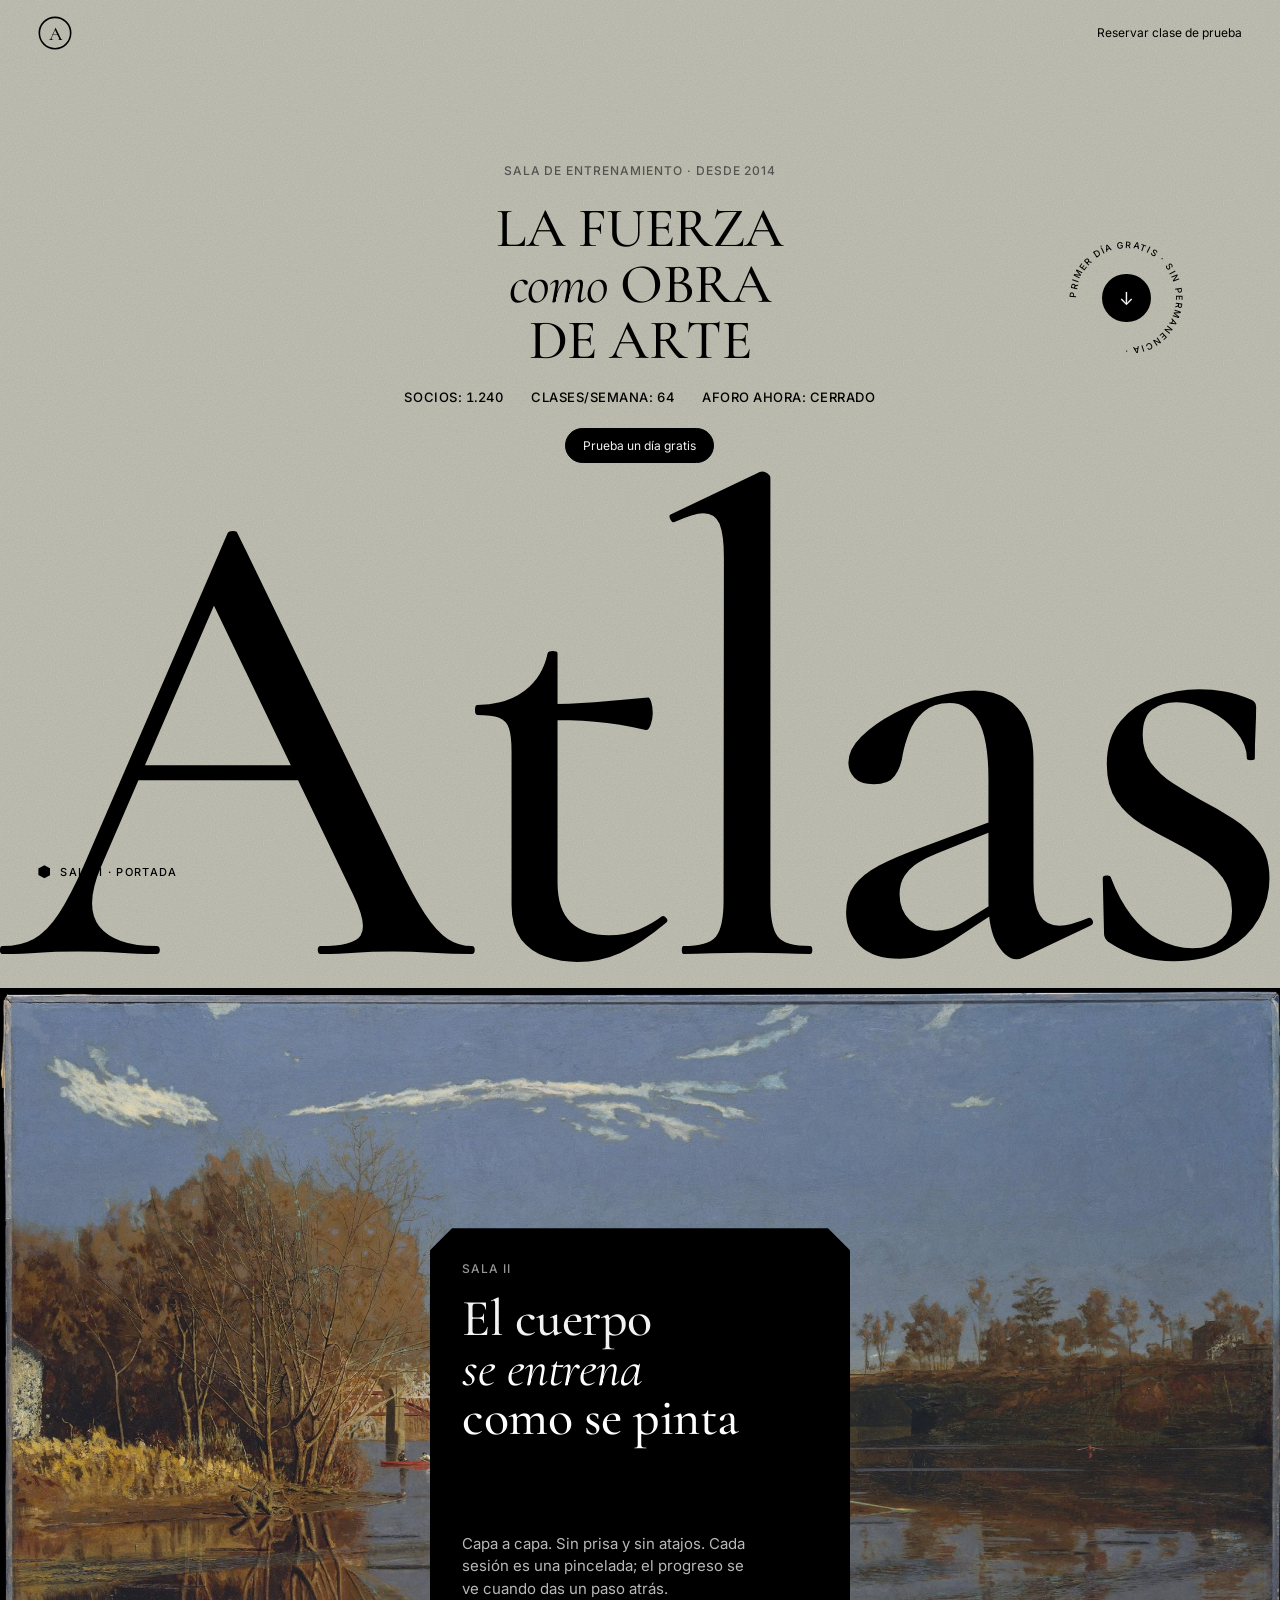
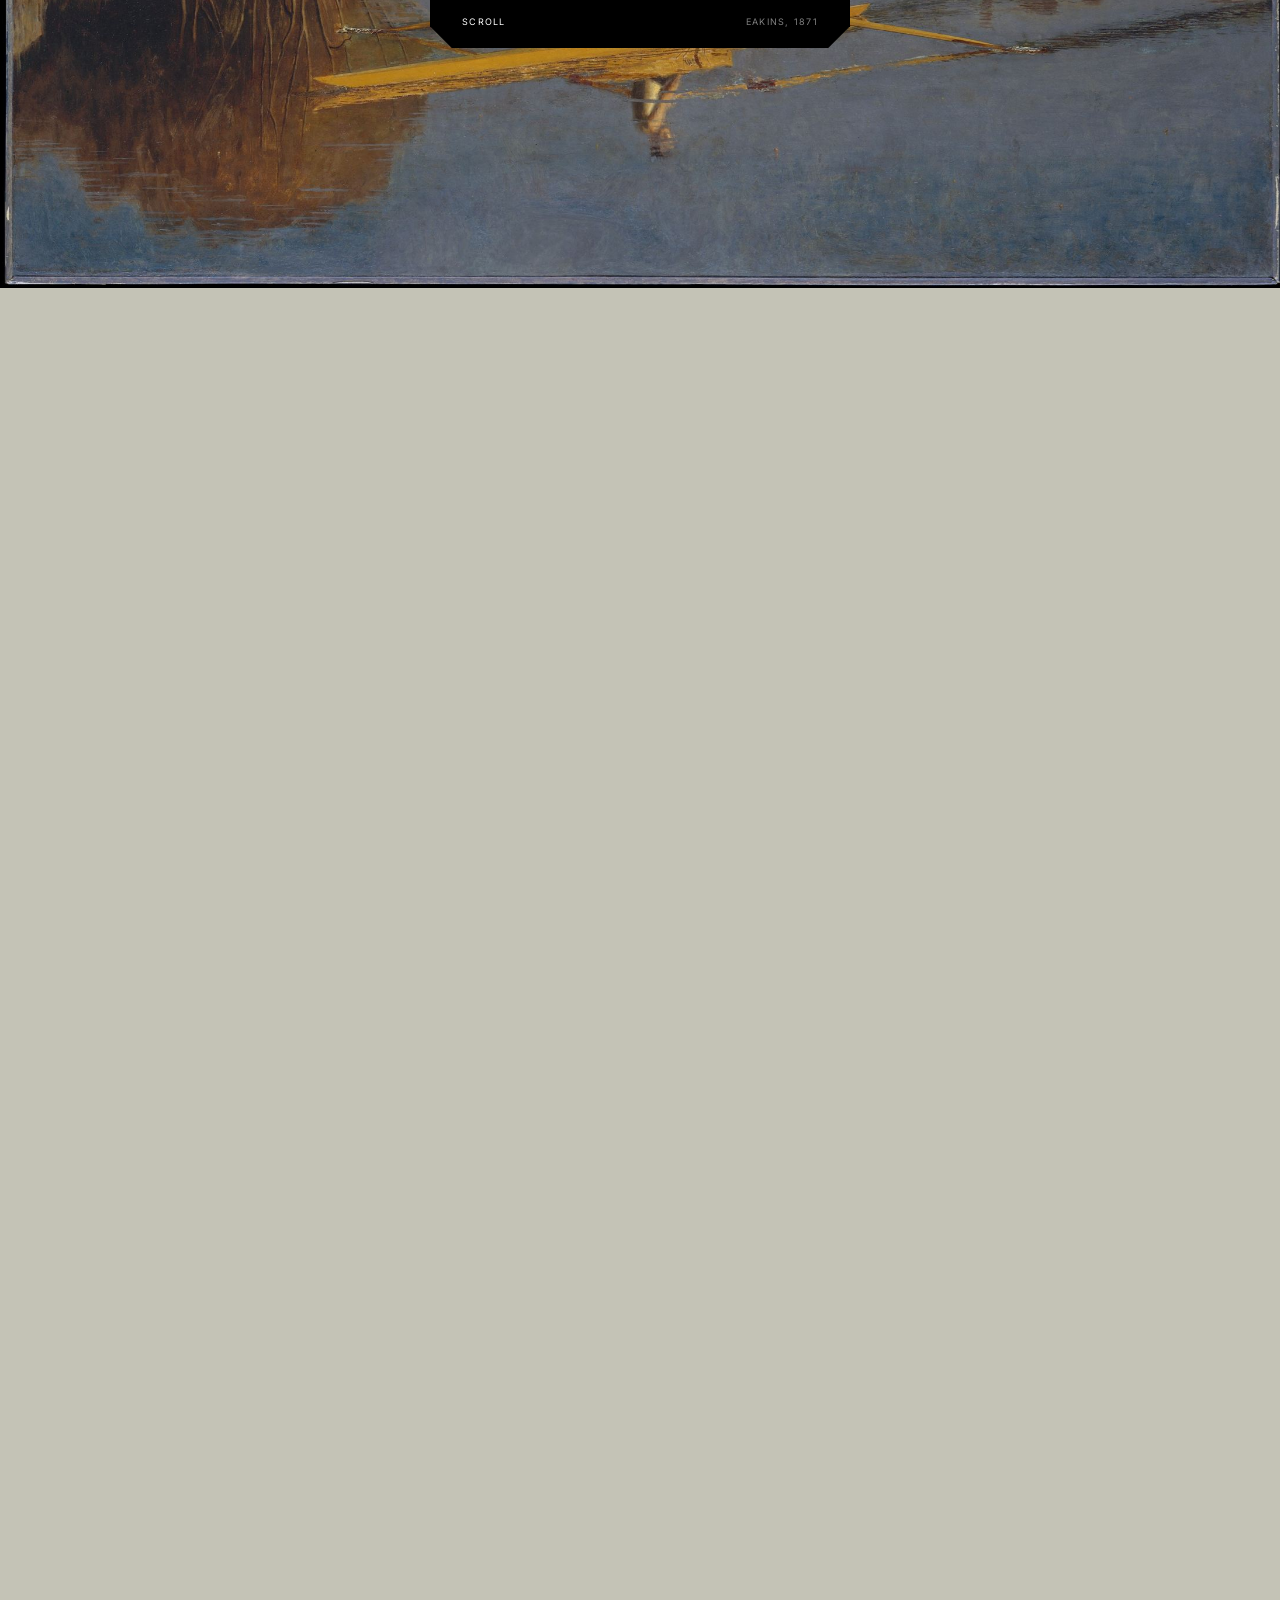
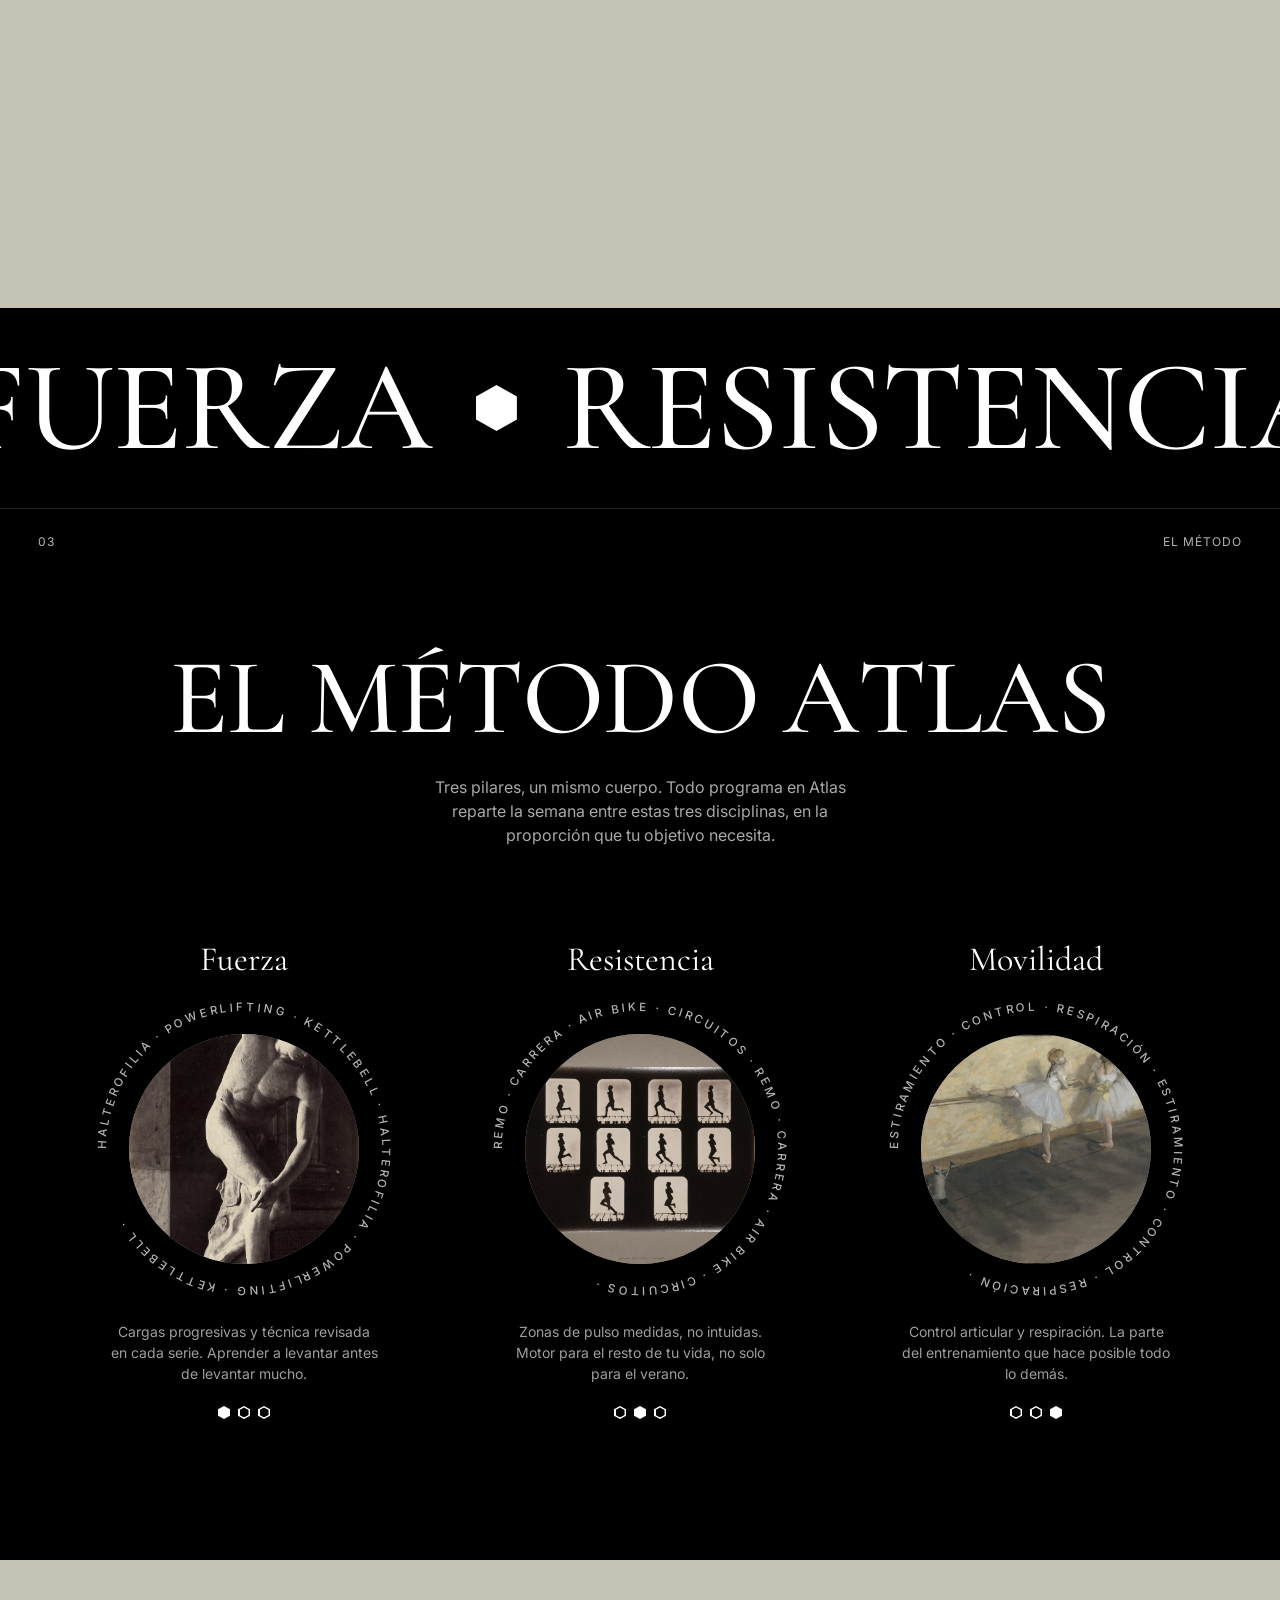
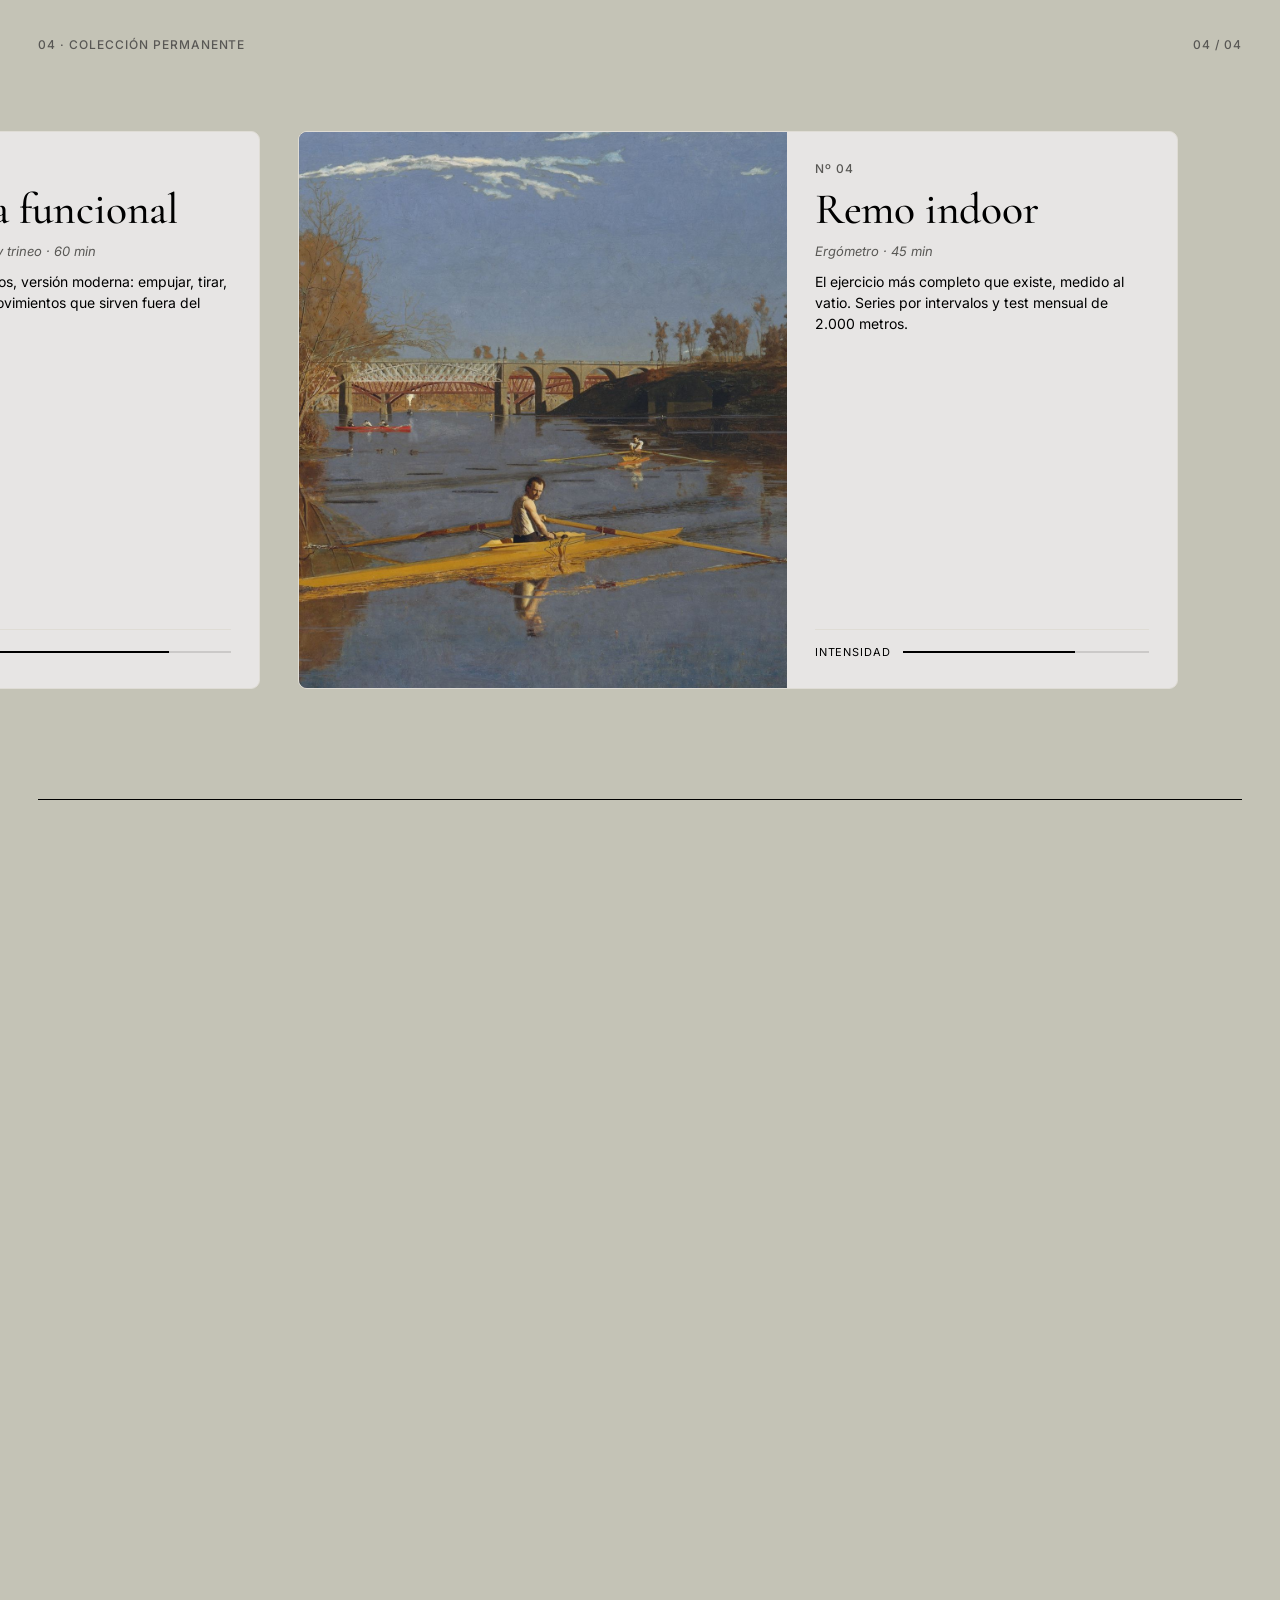
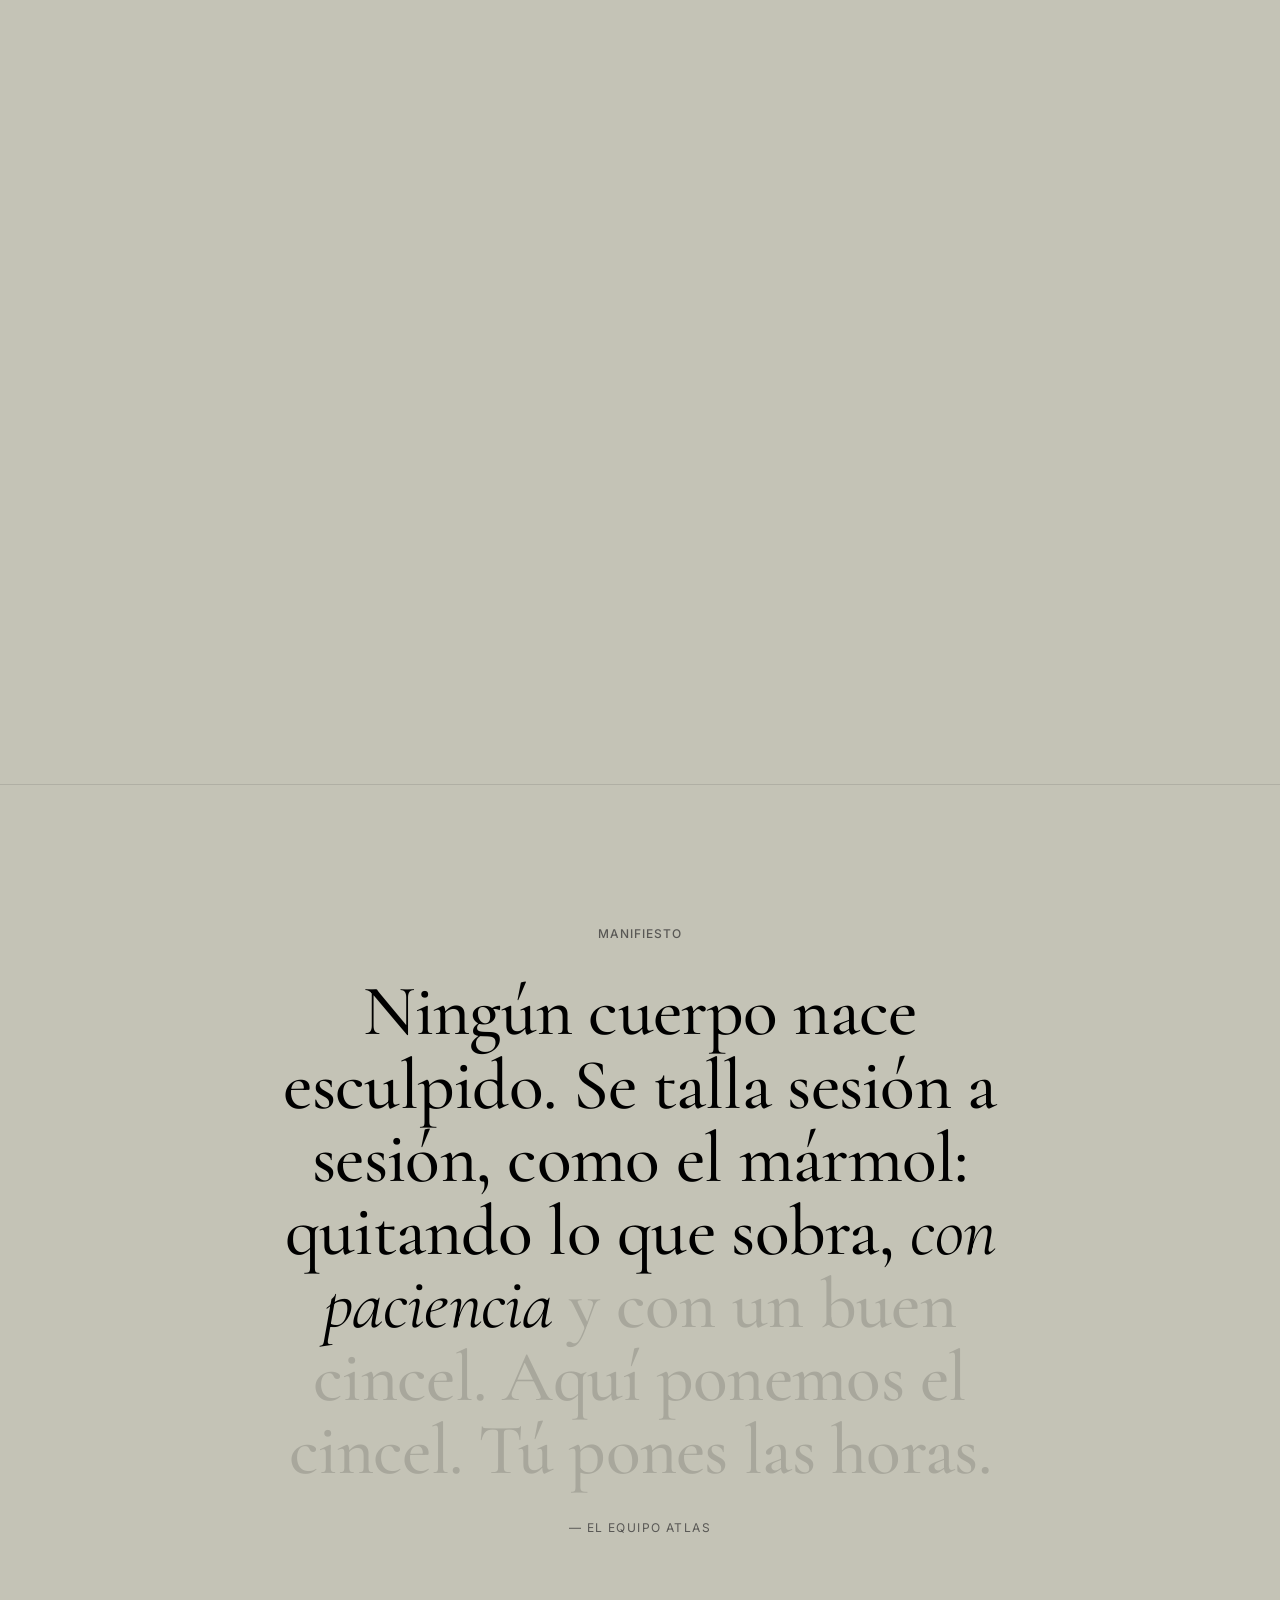
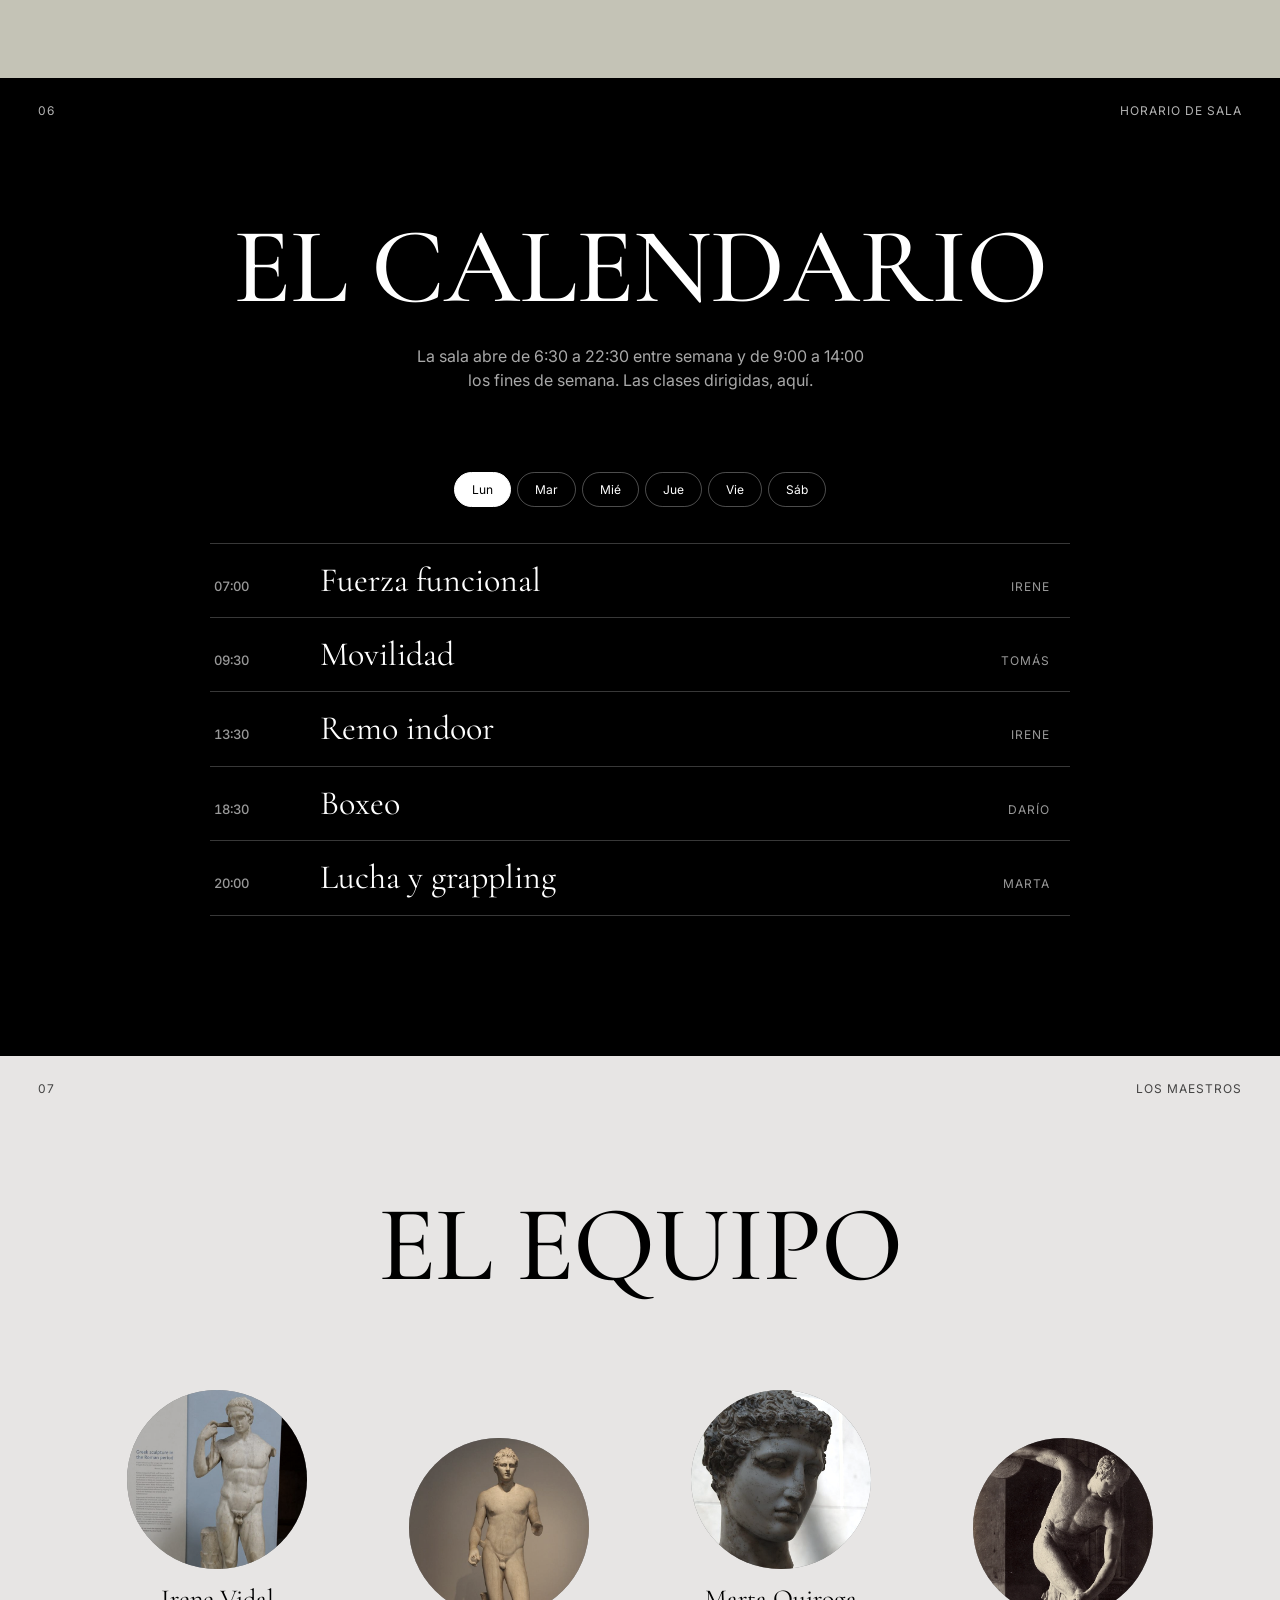
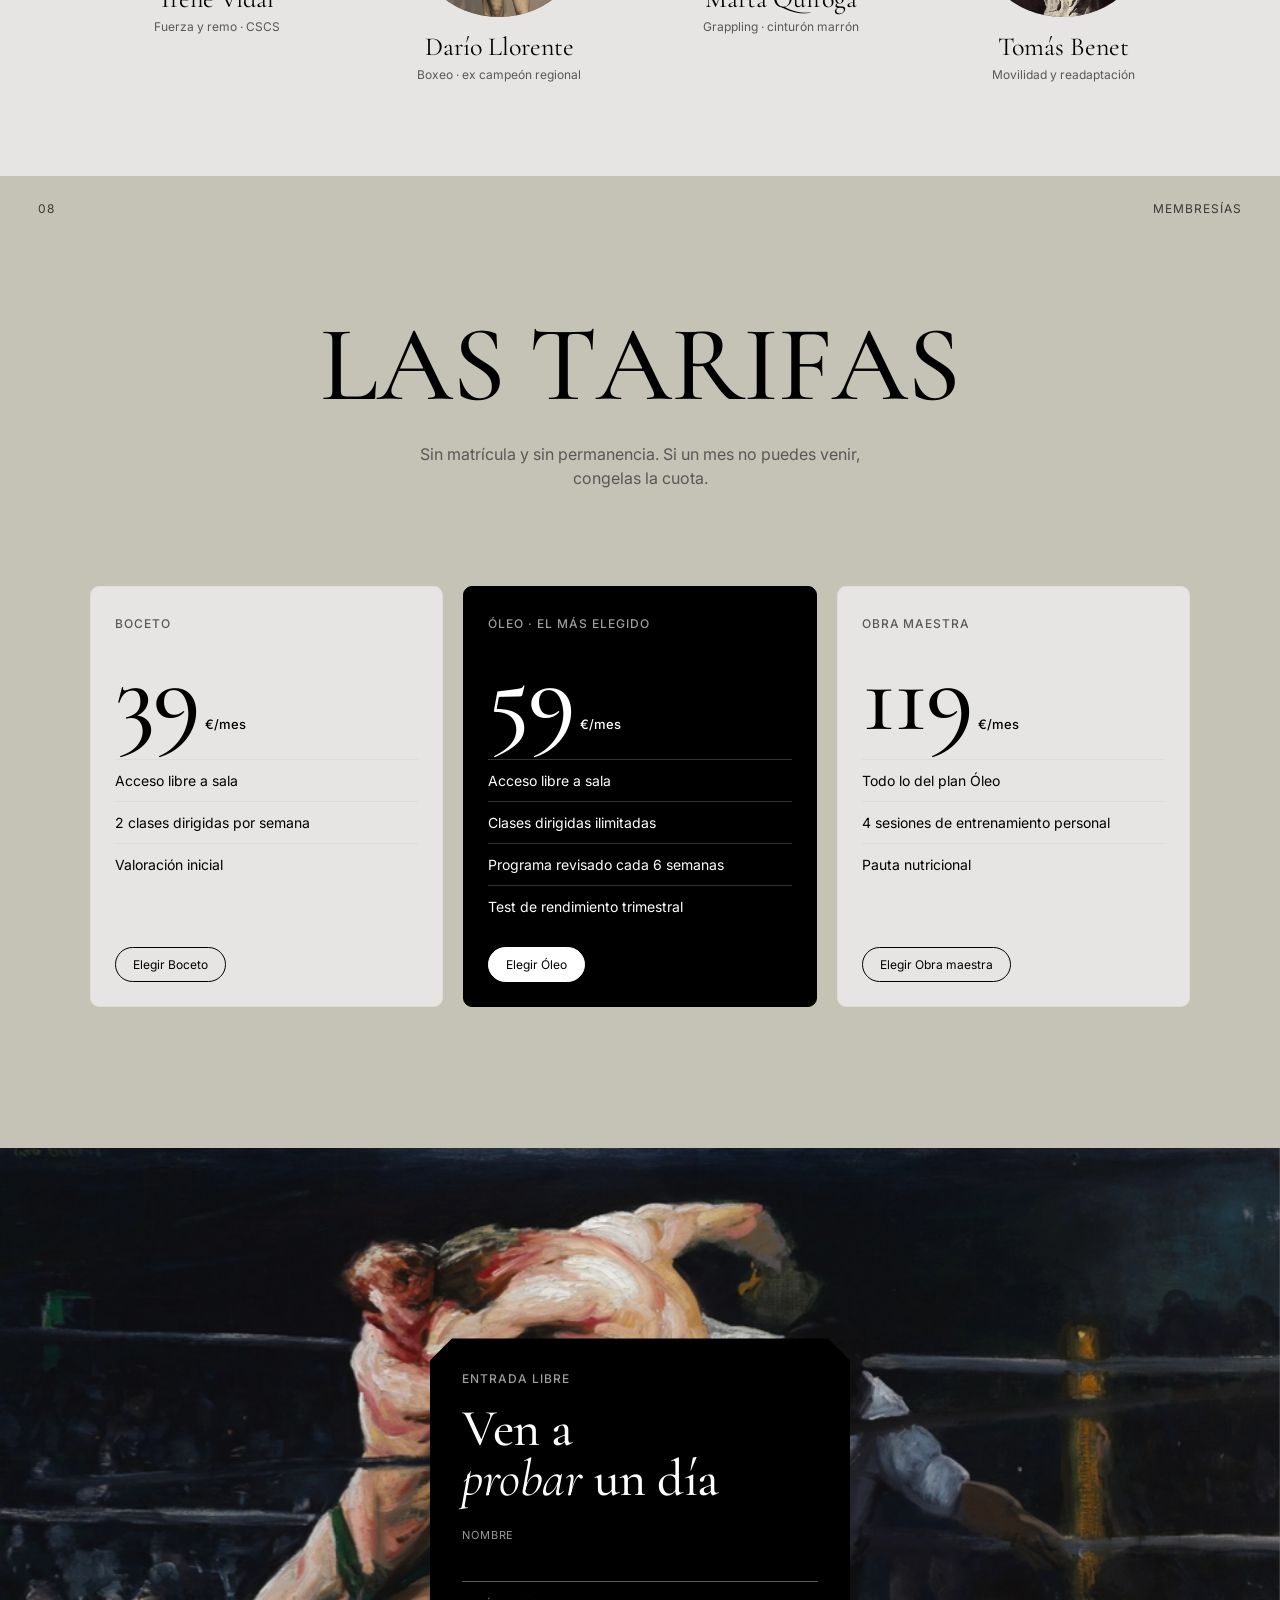
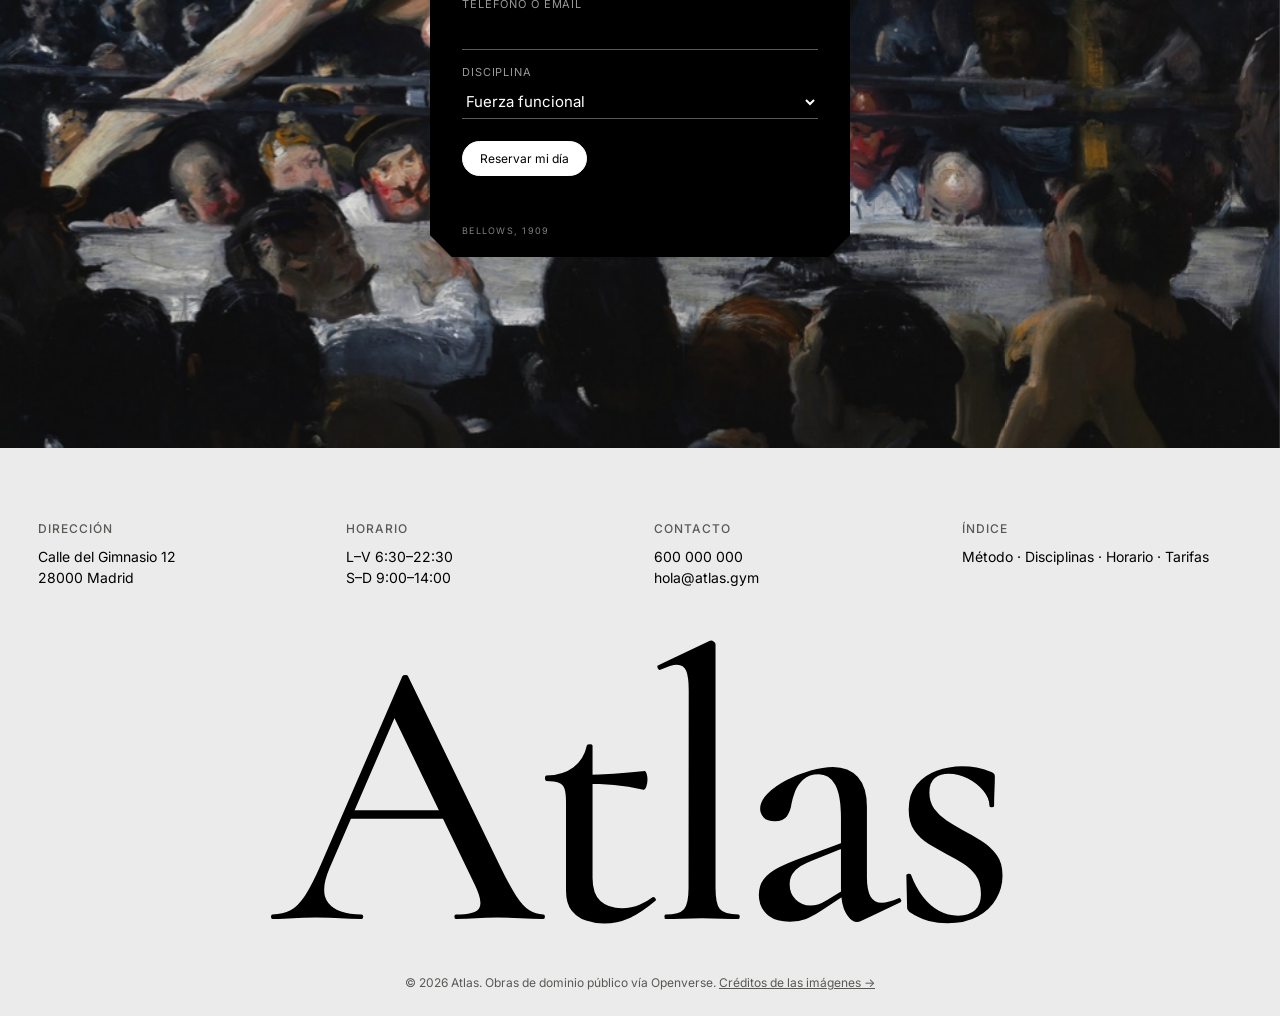
==== commit 22716ad2: "Add files via upload" ====
--- a/Modelo Gym/index.html
+++ b/Modelo Gym/index.html
@@ -11,7 +11,7 @@
   <link rel="preconnect" href="https://fonts.gstatic.com" crossorigin />
   <link href="https://fonts.googleapis.com/css2?family=Cormorant+Garamond:ital,wght@0,400;0,500;1,400;1,500&family=Inter:wght@400;500&display=swap" rel="stylesheet" />
   <link rel="preload" as="image" href="assets/img/remo.jpg" />
-  <link rel="stylesheet" href="styles.css?v=20261025a" />
+  <link rel="stylesheet" href="styles.css?v=20261030a" />
 </head>
 <body>
 
@@ -75,7 +75,7 @@
     <!-- ───────── II. Portal: la pintura se abre al hacer scroll ───────── -->
     <section class="portal" data-portal data-room="II · El estudio" aria-label="Thomas Eakins, The Champion Single Sculls, 1871">
       <div class="portal-sticky">
-        <h2 class="portal-title" data-portal-title>Entra<br/><em>en la</em> sala</h2>
+        <h2 class="portal-title" data-portal-title><span class="pt-entra">Entra</span><br/><em class="pt-en">en</em> <em class="pt-la">la</em> <span class="pt-sala">sala</span></h2>
         <div class="portal-frame" data-portal-frame>
           <img src="assets/img/remo.jpg" alt="Óleo de Thomas Eakins: un remero en un bote individual sobre un río en calma" fetchpriority="high" />
         </div>
@@ -358,6 +358,6 @@
     <p class="footer-credits">© 2026 Atlas. Obras de dominio público vía Openverse. <a href="creditos.html">Créditos de las imágenes →</a></p>
   </footer>
 
-  <script defer src="main.js?v=20261025a"></script>
+  <script defer src="main.js?v=20261030a"></script>
 </body>
 </html>
--- a/Modelo Gym/styles.css
+++ b/Modelo Gym/styles.css
@@ -954,6 +954,25 @@
   .room { display: none; }
   .seal { top: auto; bottom: 38vw; right: 16px; width: 92px; }
   .portal { height: 220vh; }
+
+  /* Portal en móvil: las palabras rodean al círculo y llenan la pantalla.
+     Las filas 1 y 3 son iguales, así el círculo queda justo en el centro. */
+  .portal-title {
+    inset: 0;
+    display: grid;
+    grid-template-columns: 1fr 50vw 1fr;
+    grid-template-rows: 1fr 50vw 1fr;
+    align-items: center;
+    justify-items: center;
+    padding-top: 56px; /* deja sitio a la cabecera */
+    padding-bottom: 56px;
+    letter-spacing: -0.02em;
+  }
+  .portal-title br { display: none; }
+  .pt-entra { grid-column: 1 / -1; grid-row: 1; font-size: 28vw; }
+  .pt-en { grid-column: 1; grid-row: 2; font-size: 17vw; }
+  .pt-la { grid-column: 3; grid-row: 2; font-size: 17vw; }
+  .pt-sala { grid-column: 1 / -1; grid-row: 3; font-size: 36vw; }
 }
 @media (max-width: 420px) {
   .stat-pair { flex-direction: column; gap: 4px; }
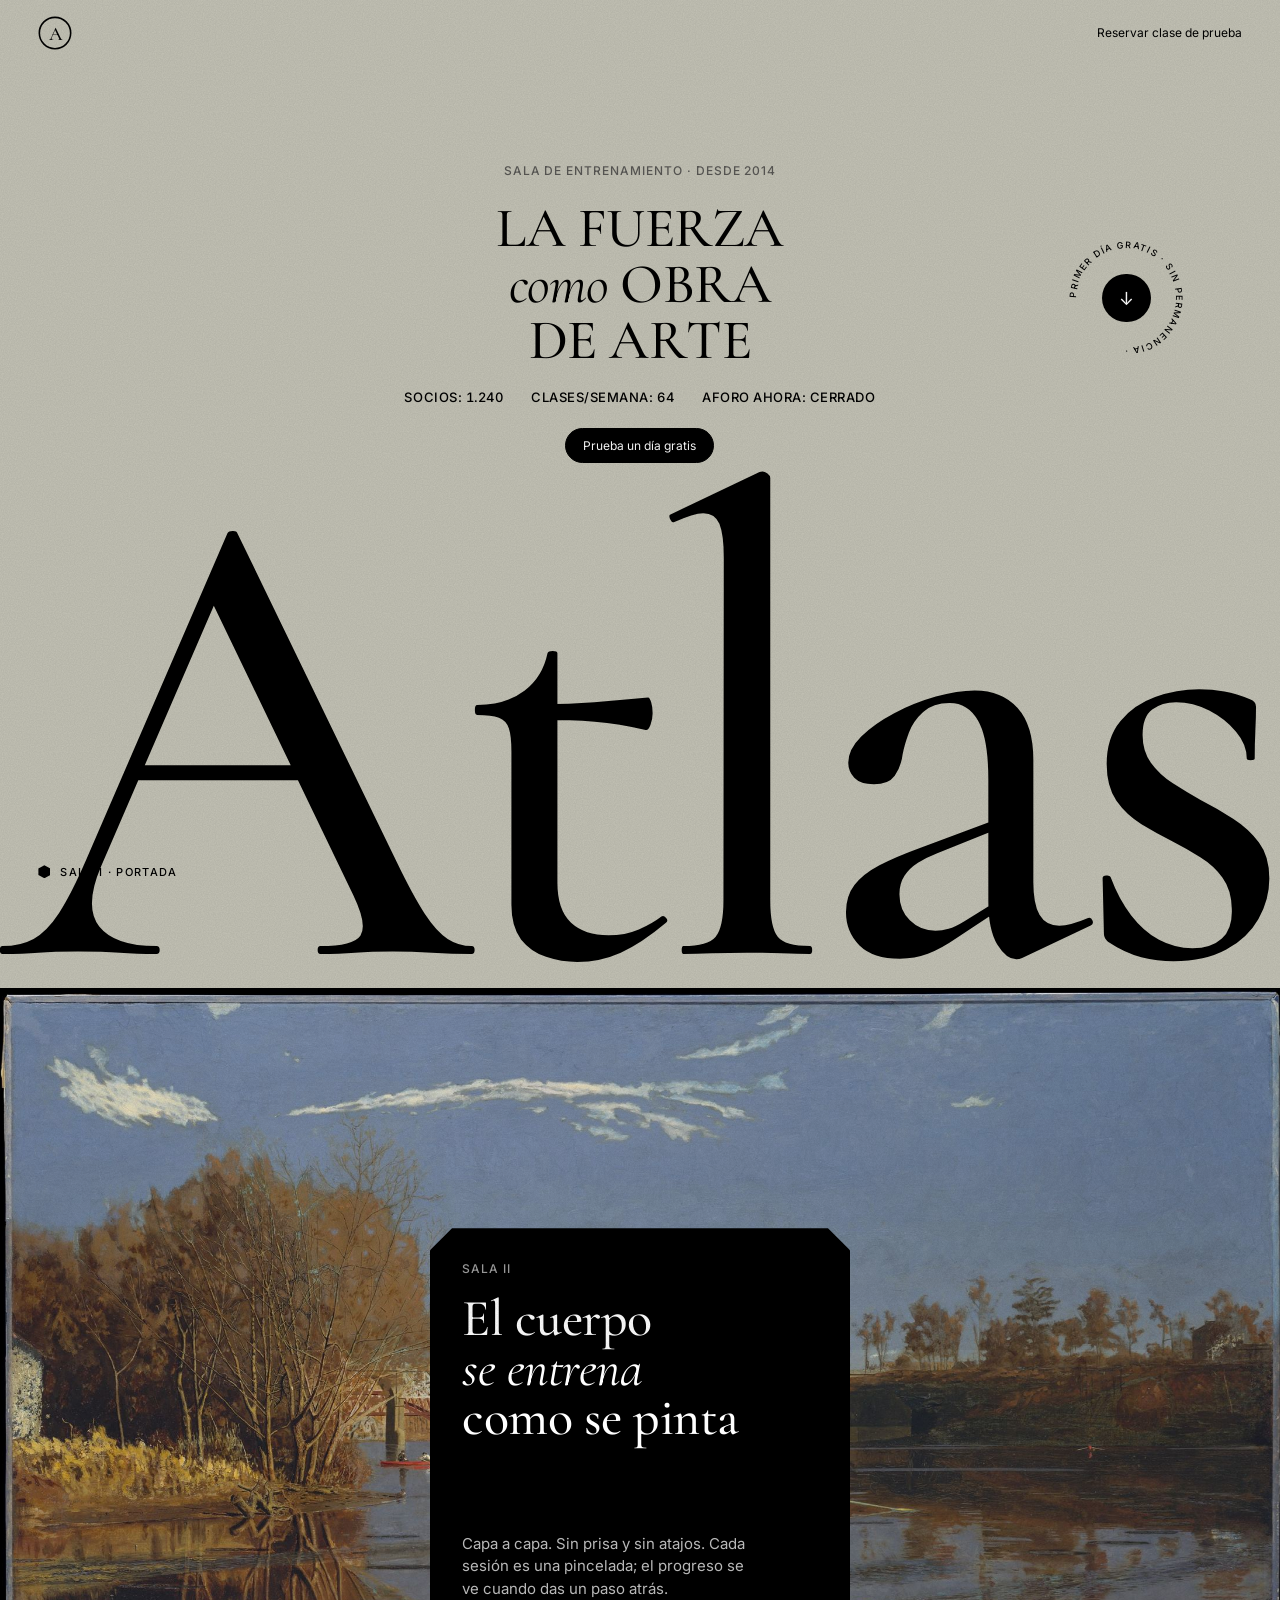
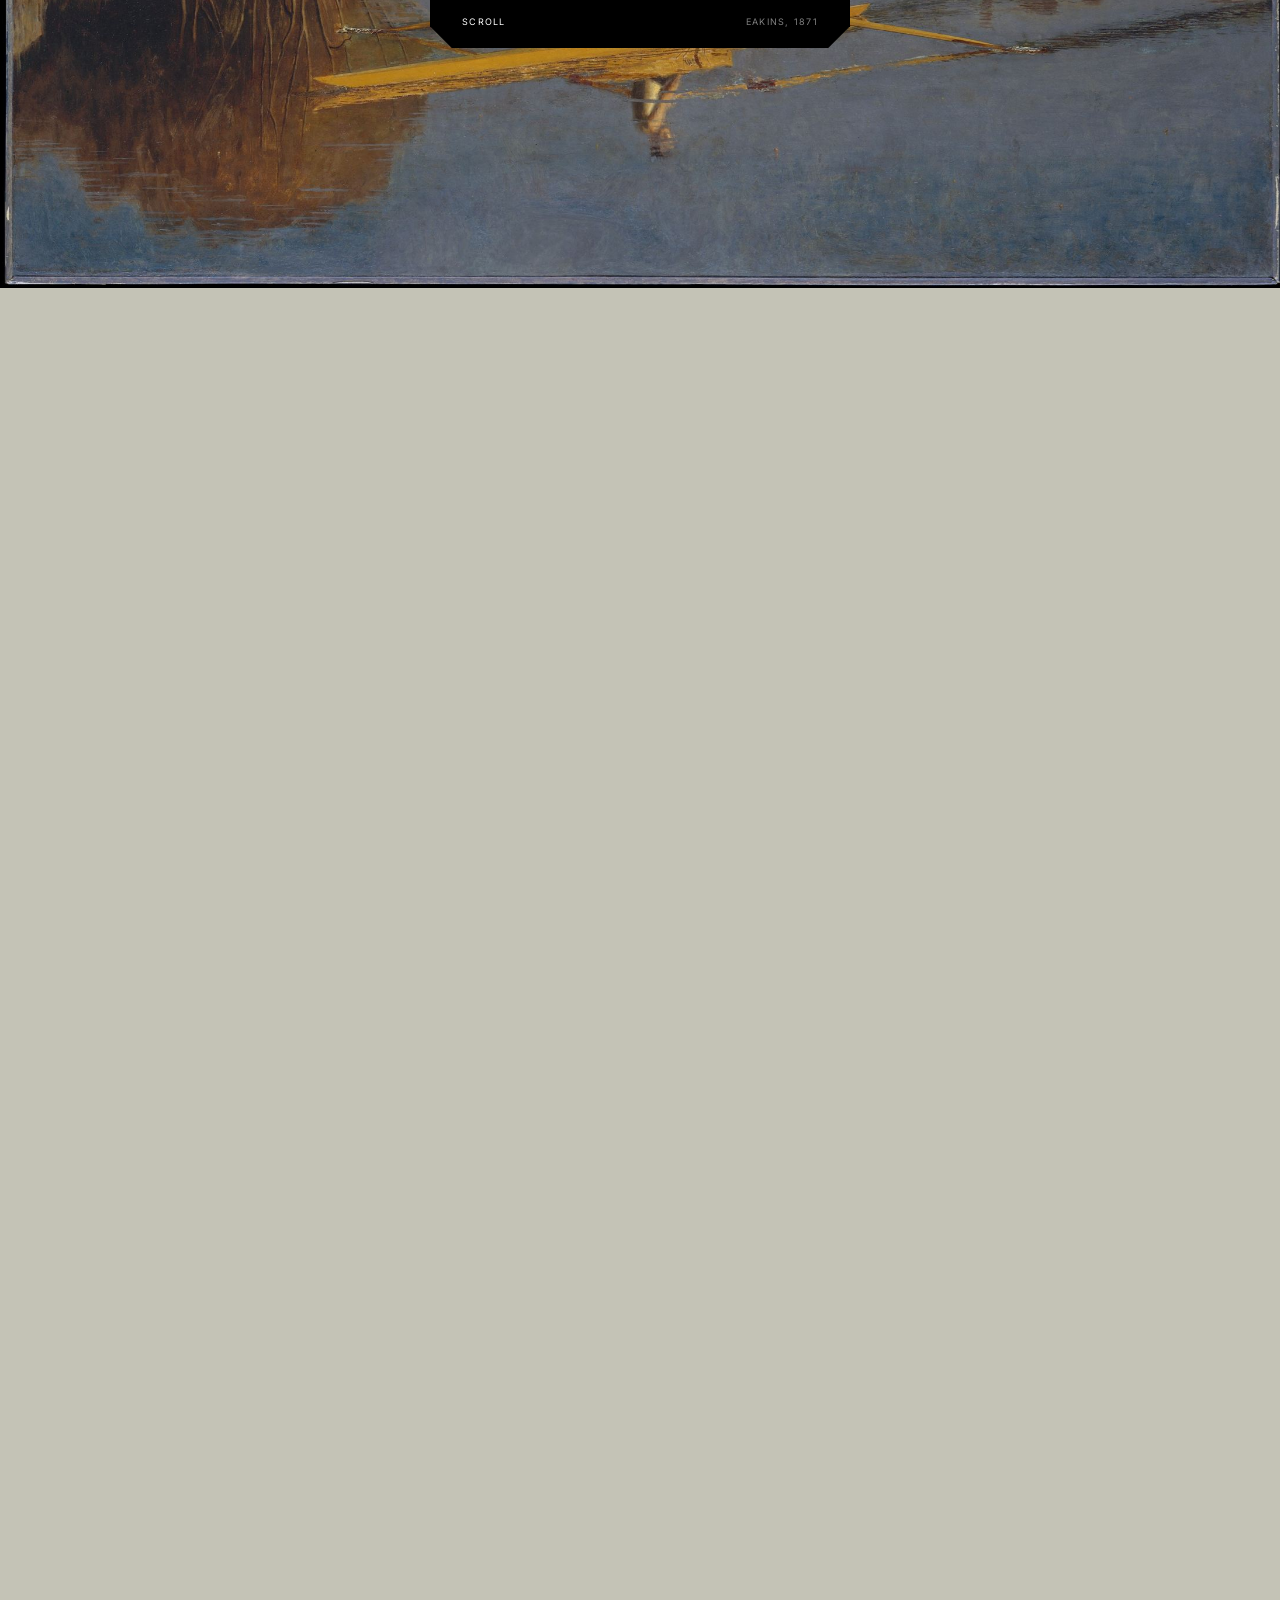
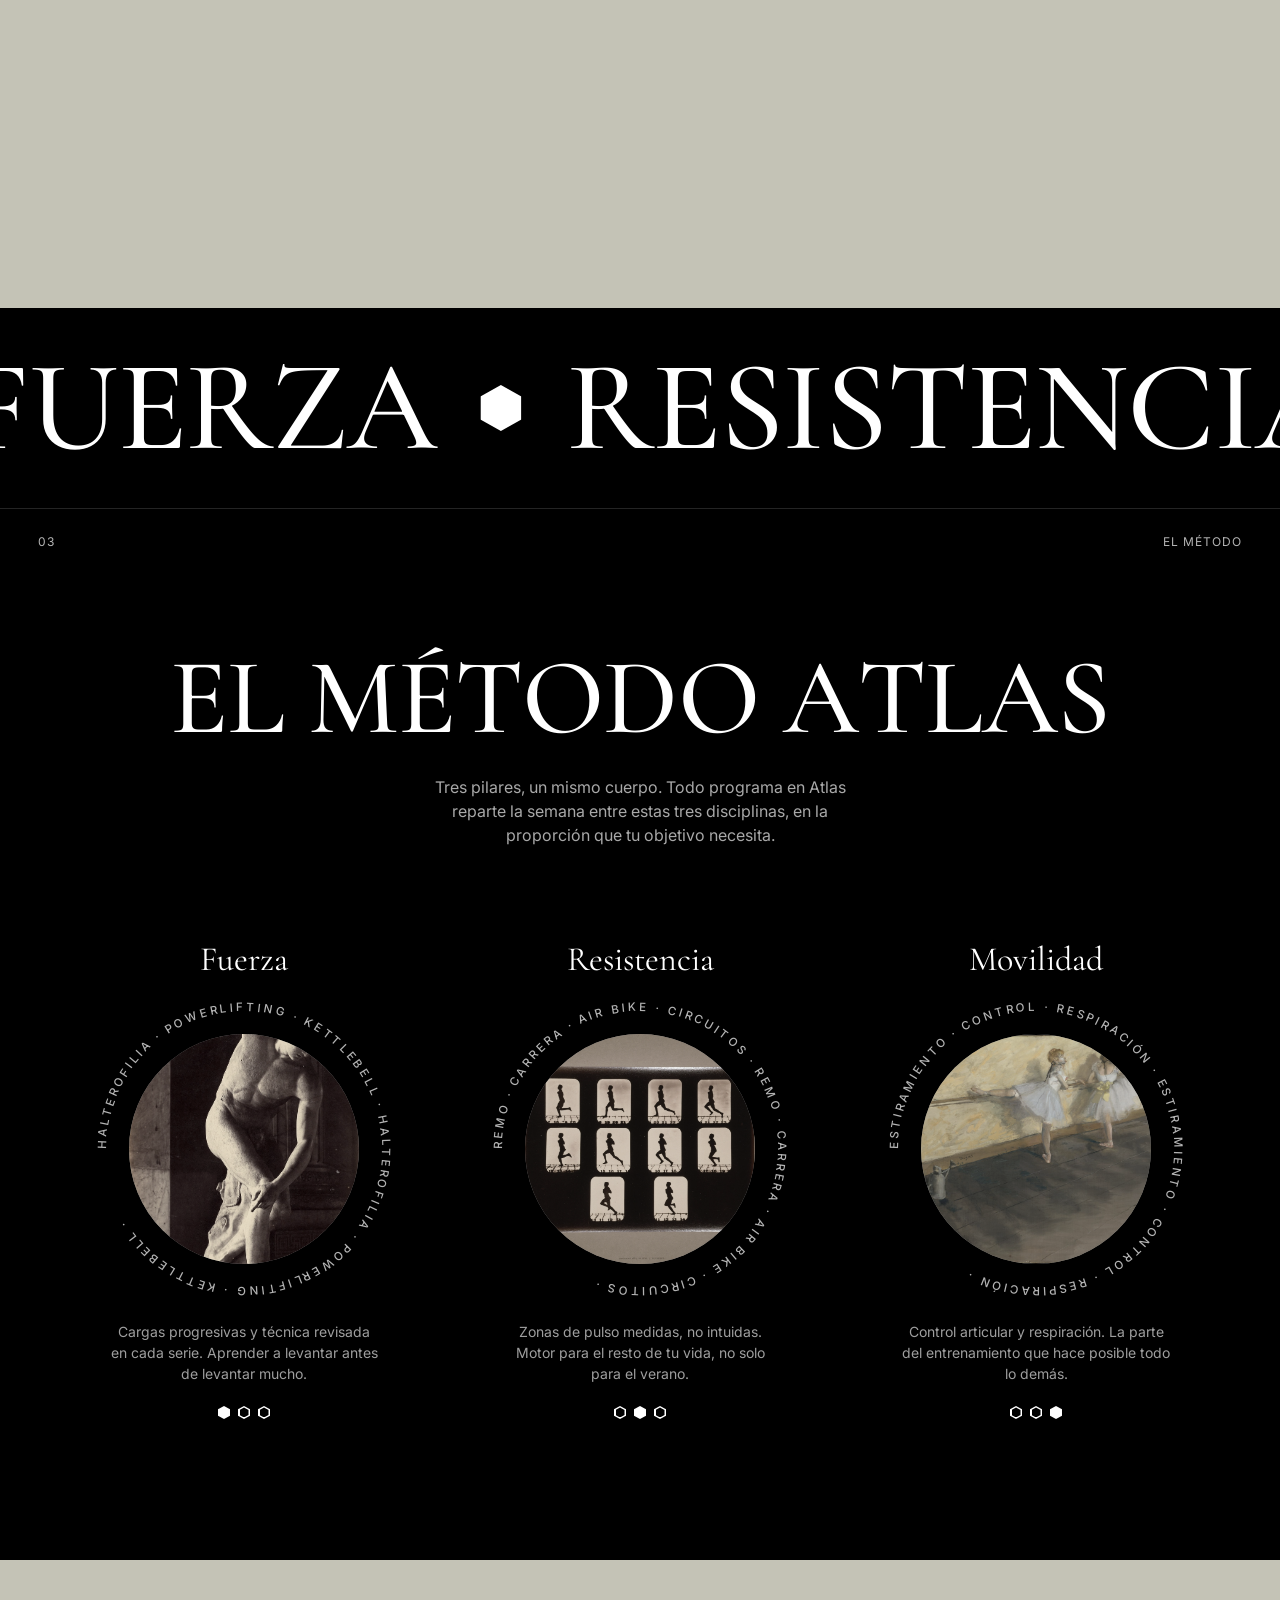
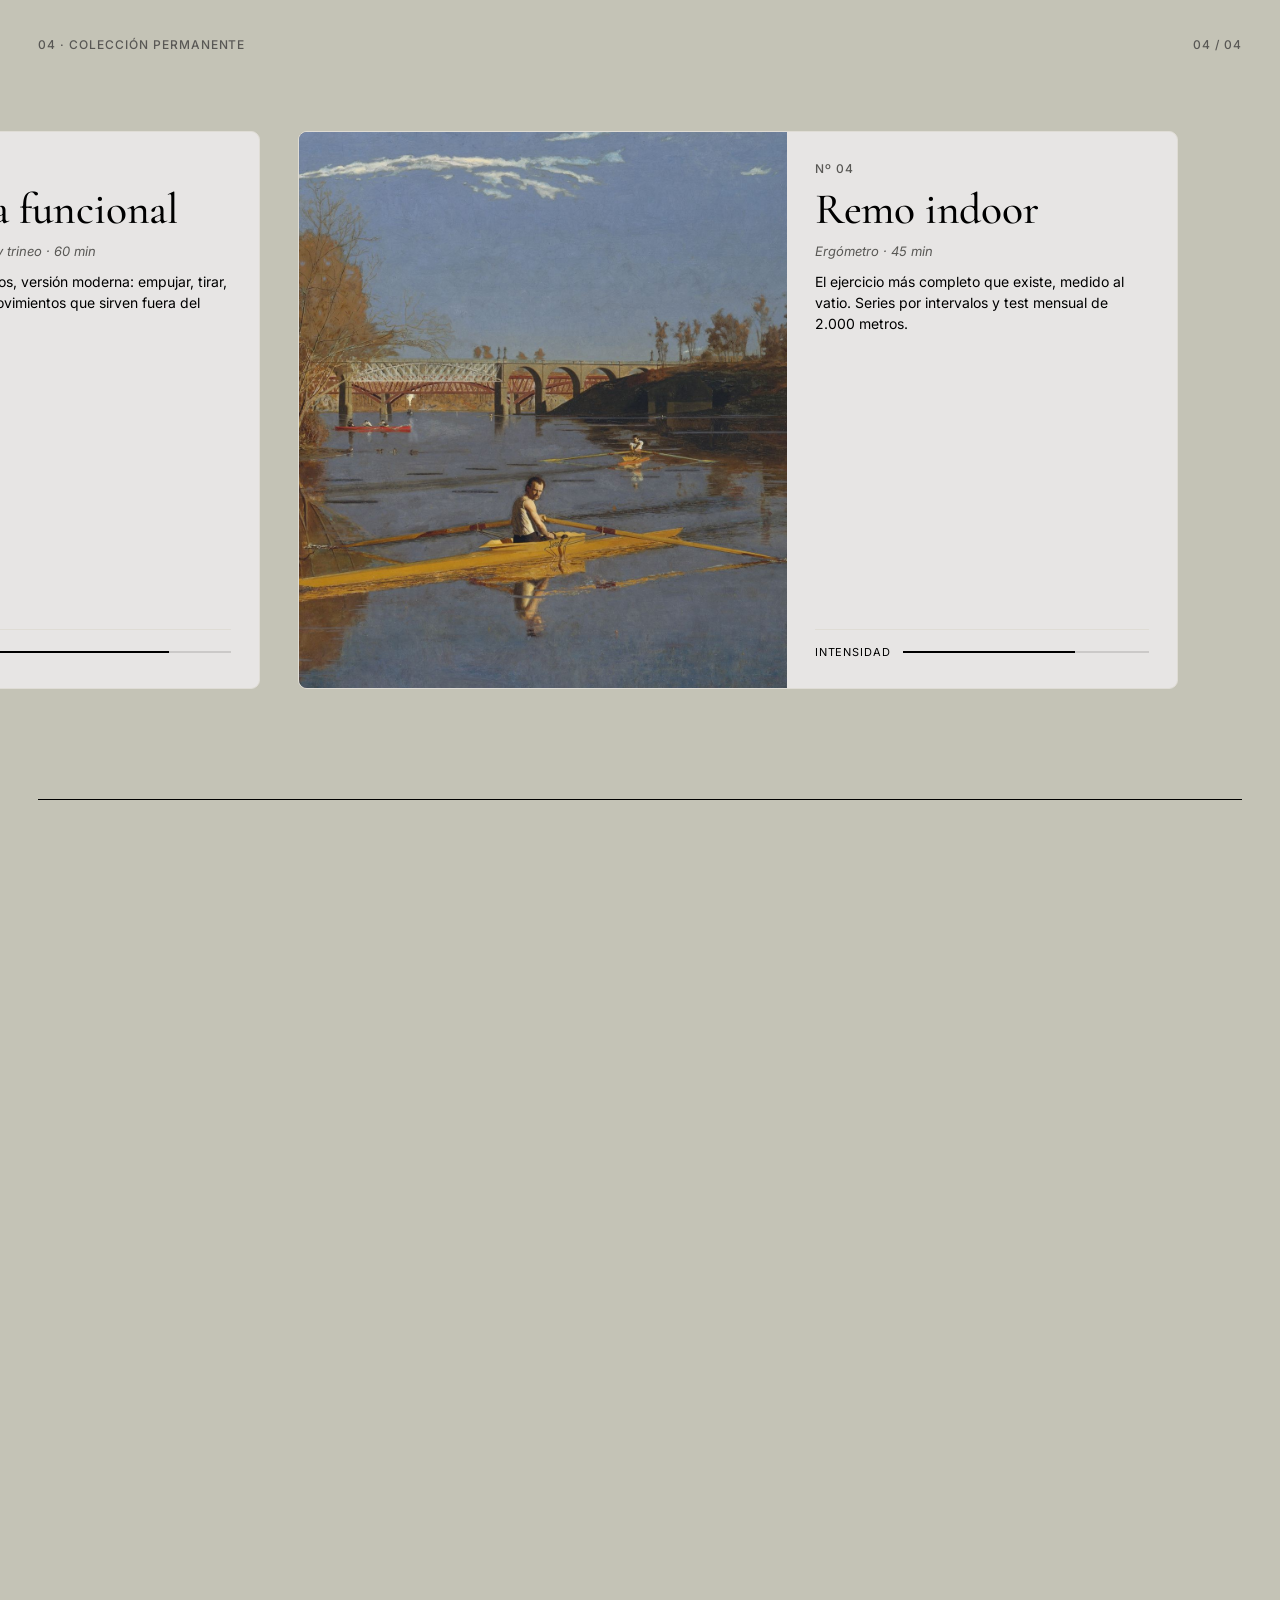
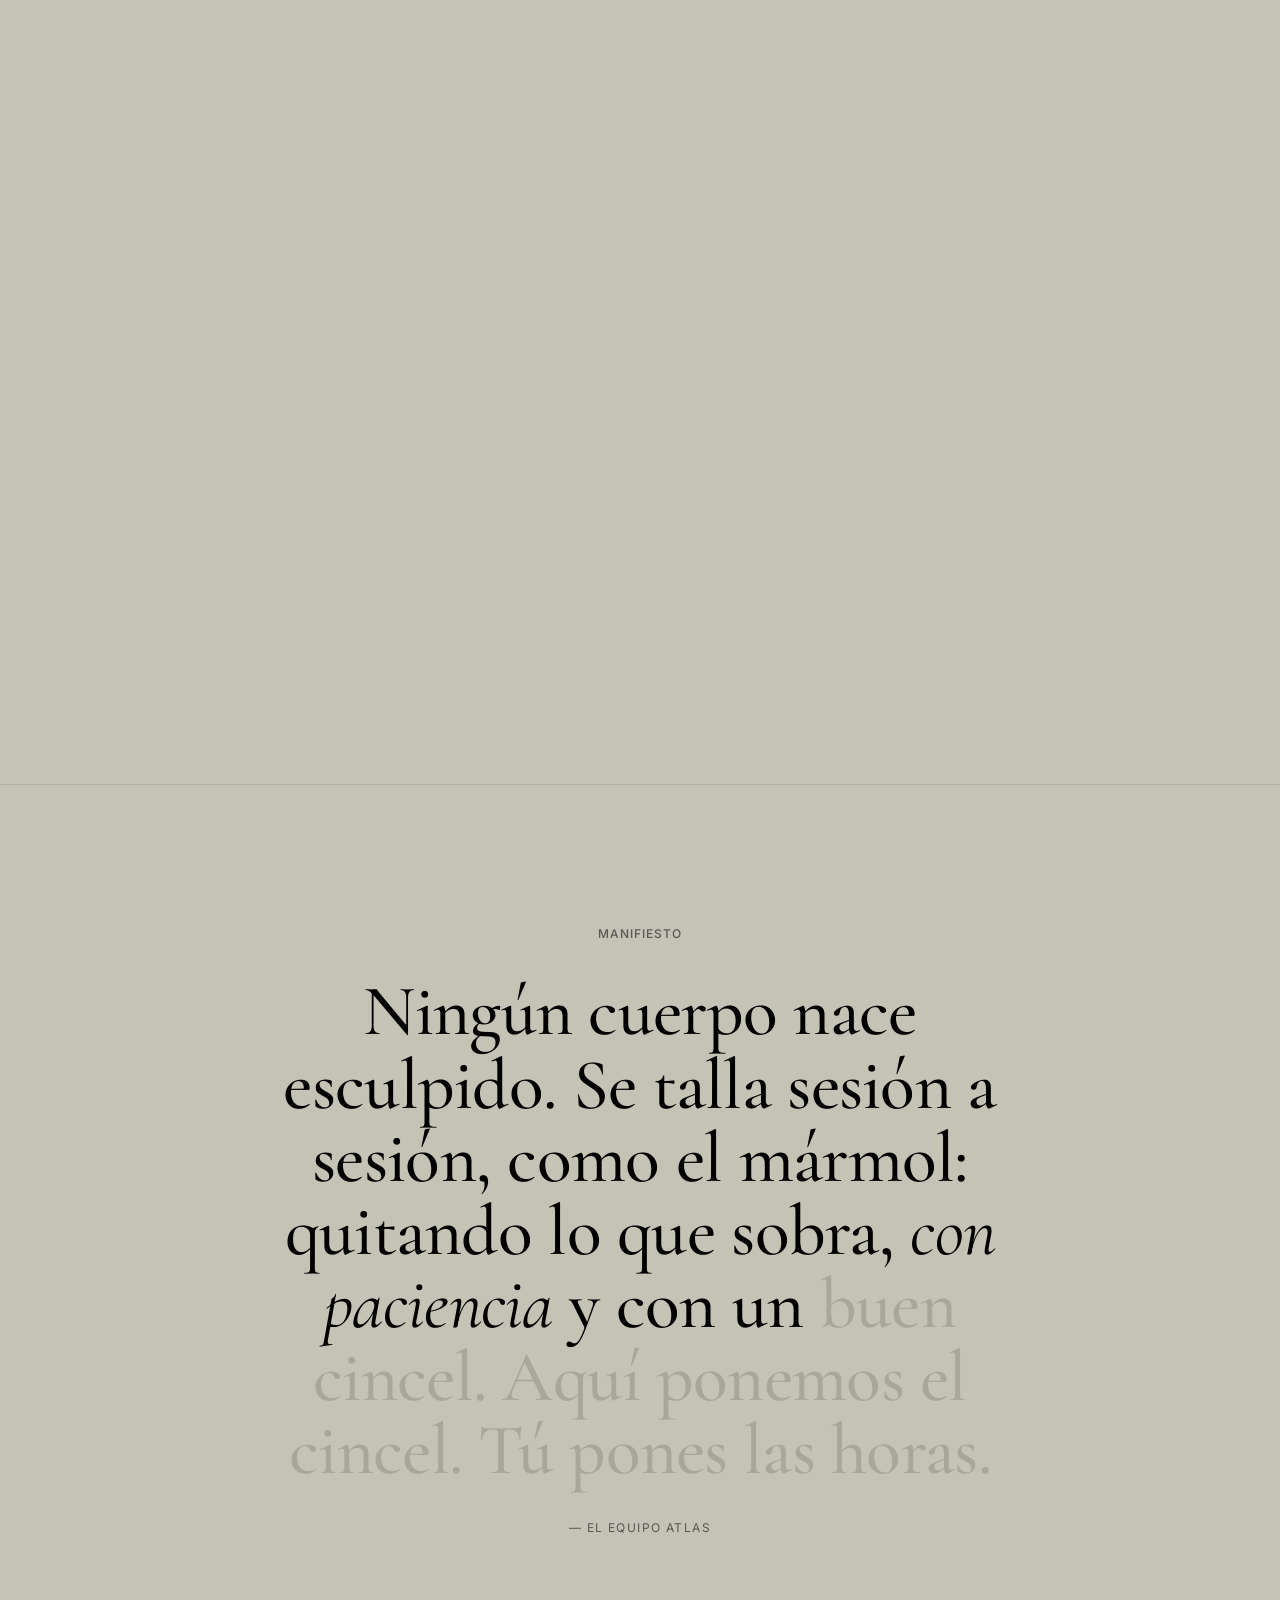
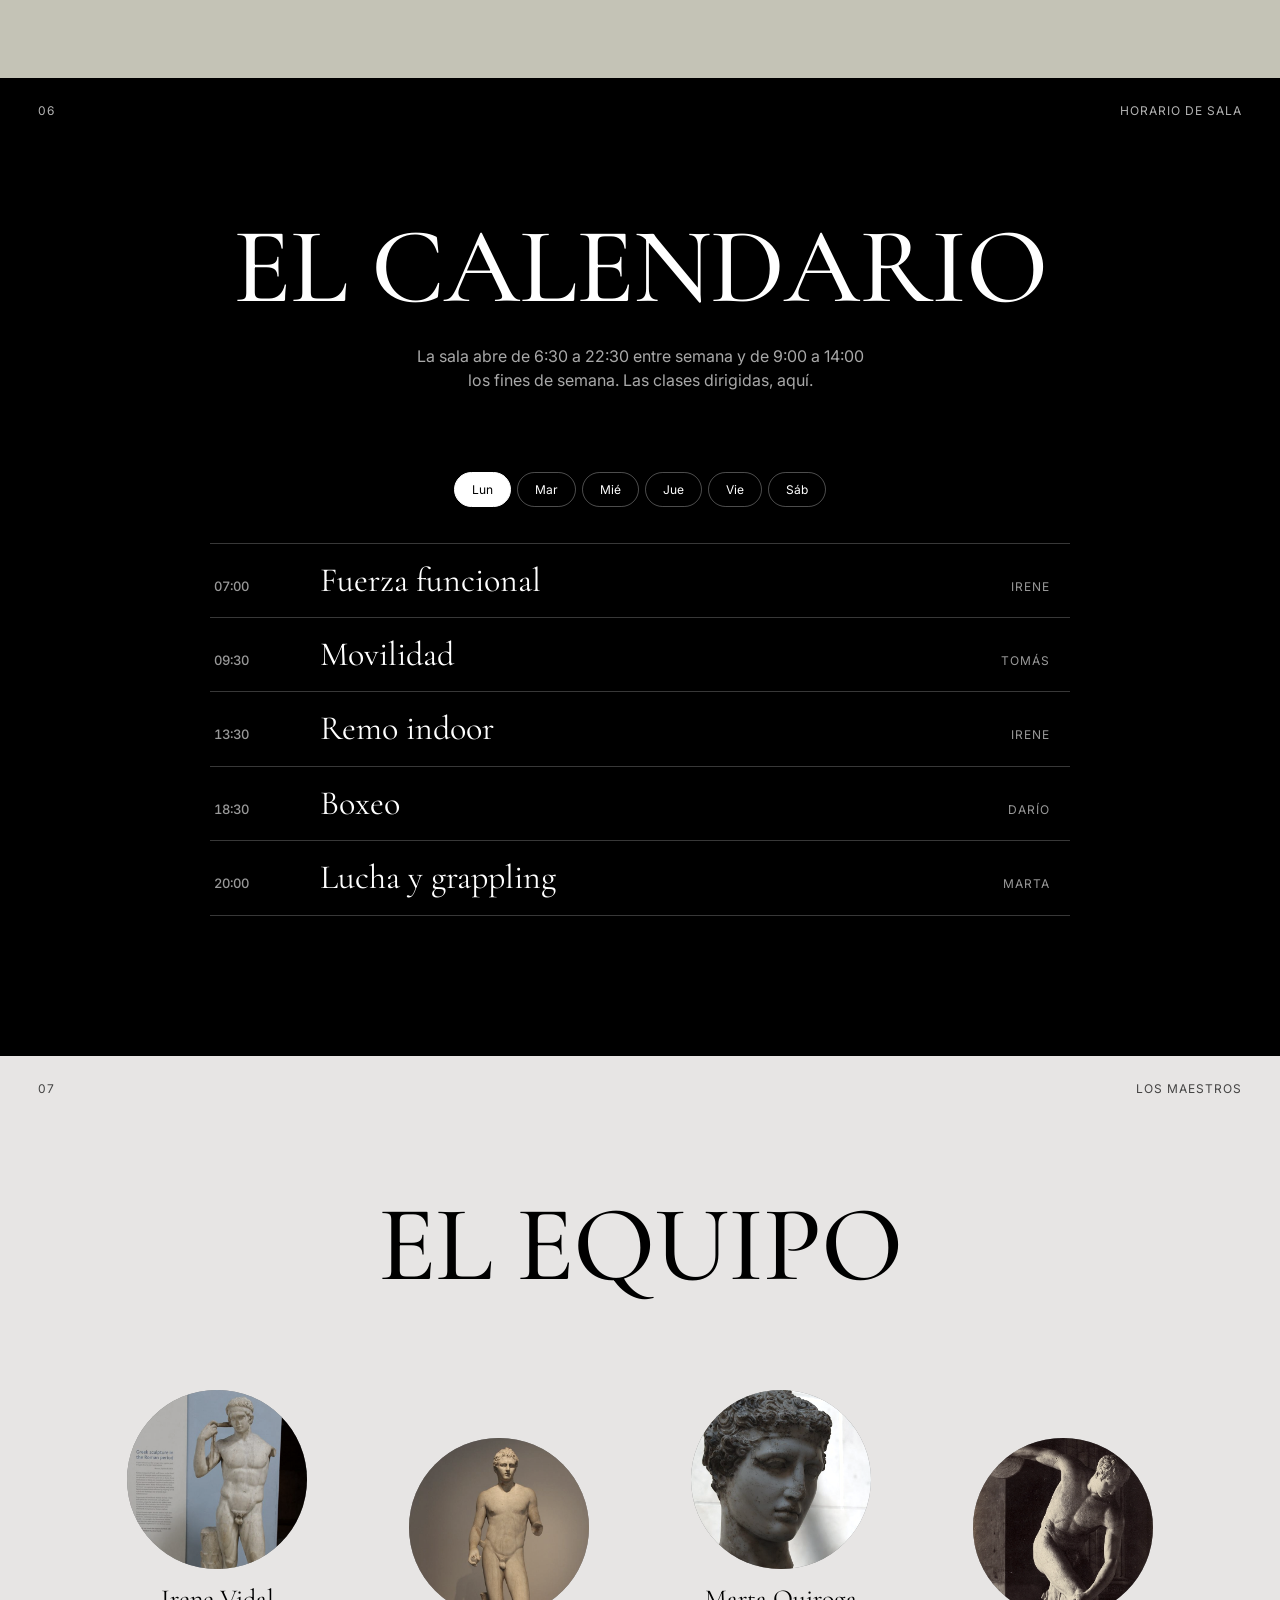
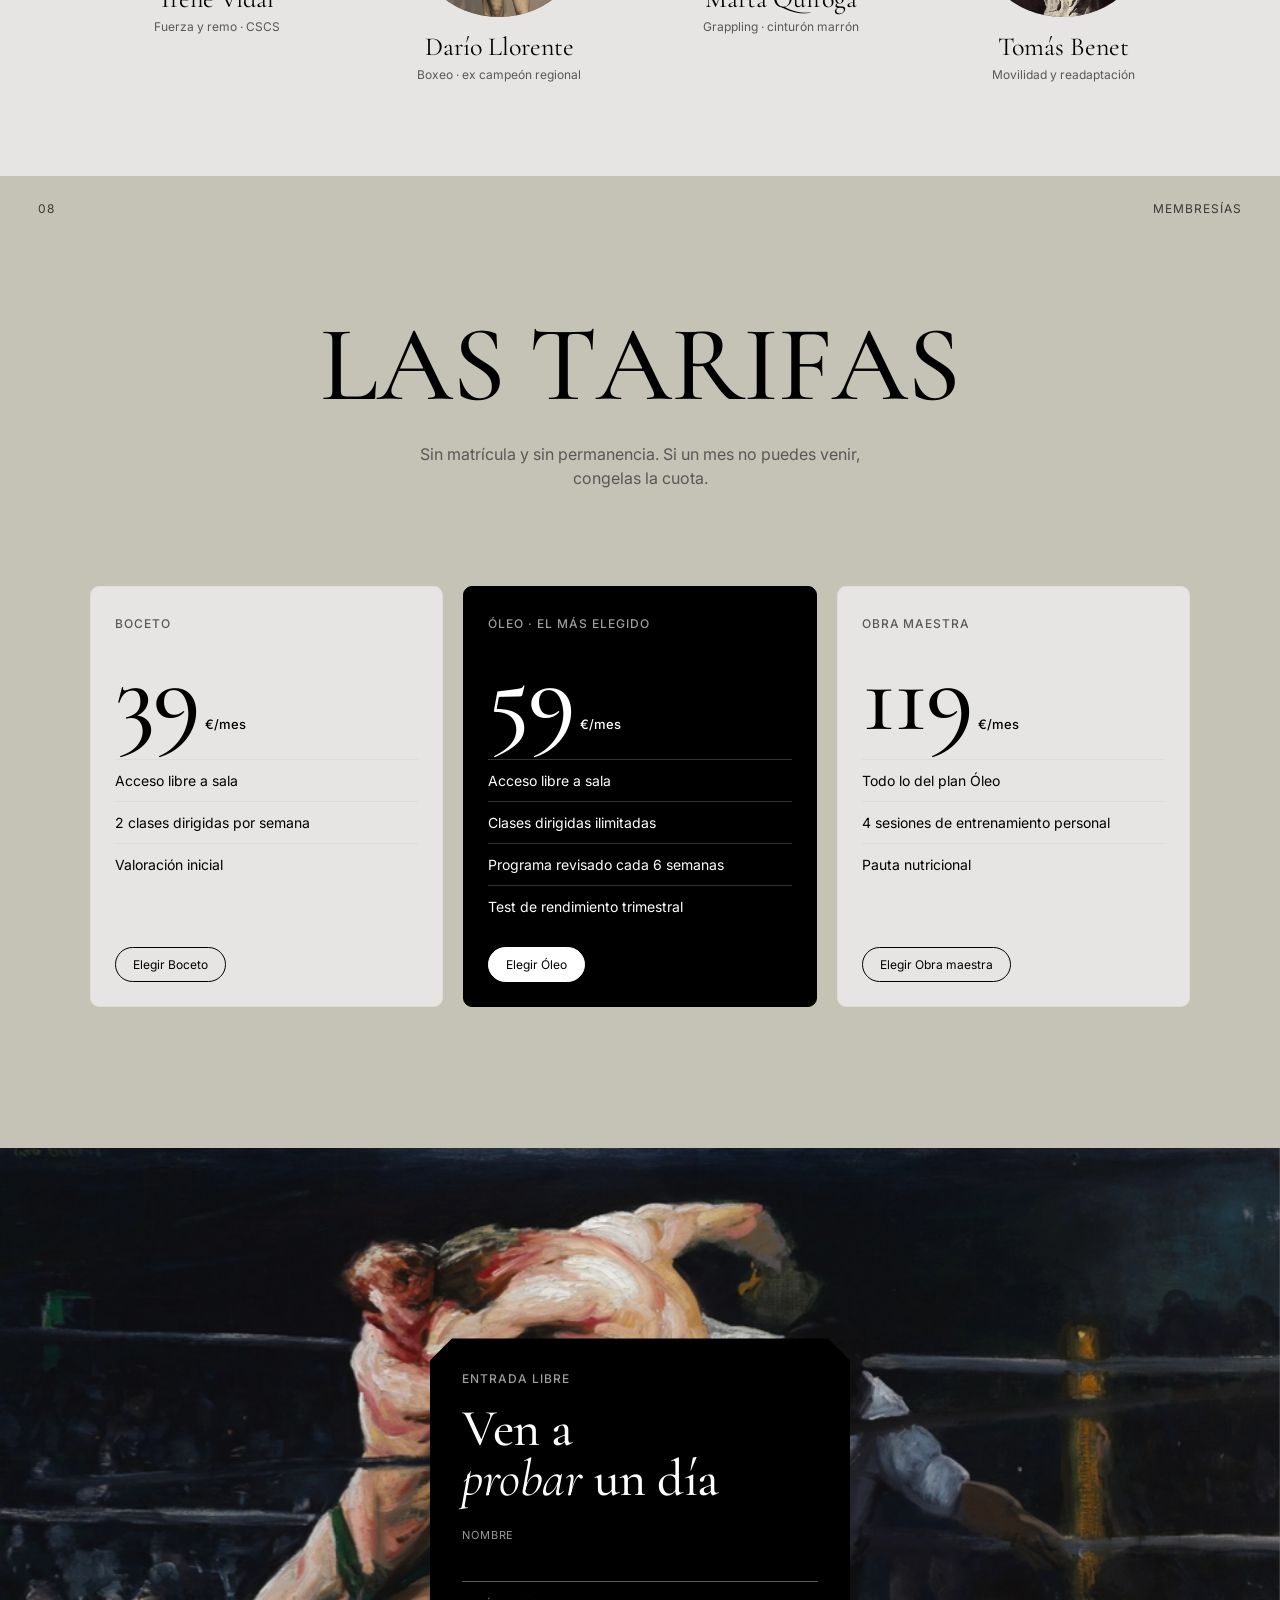
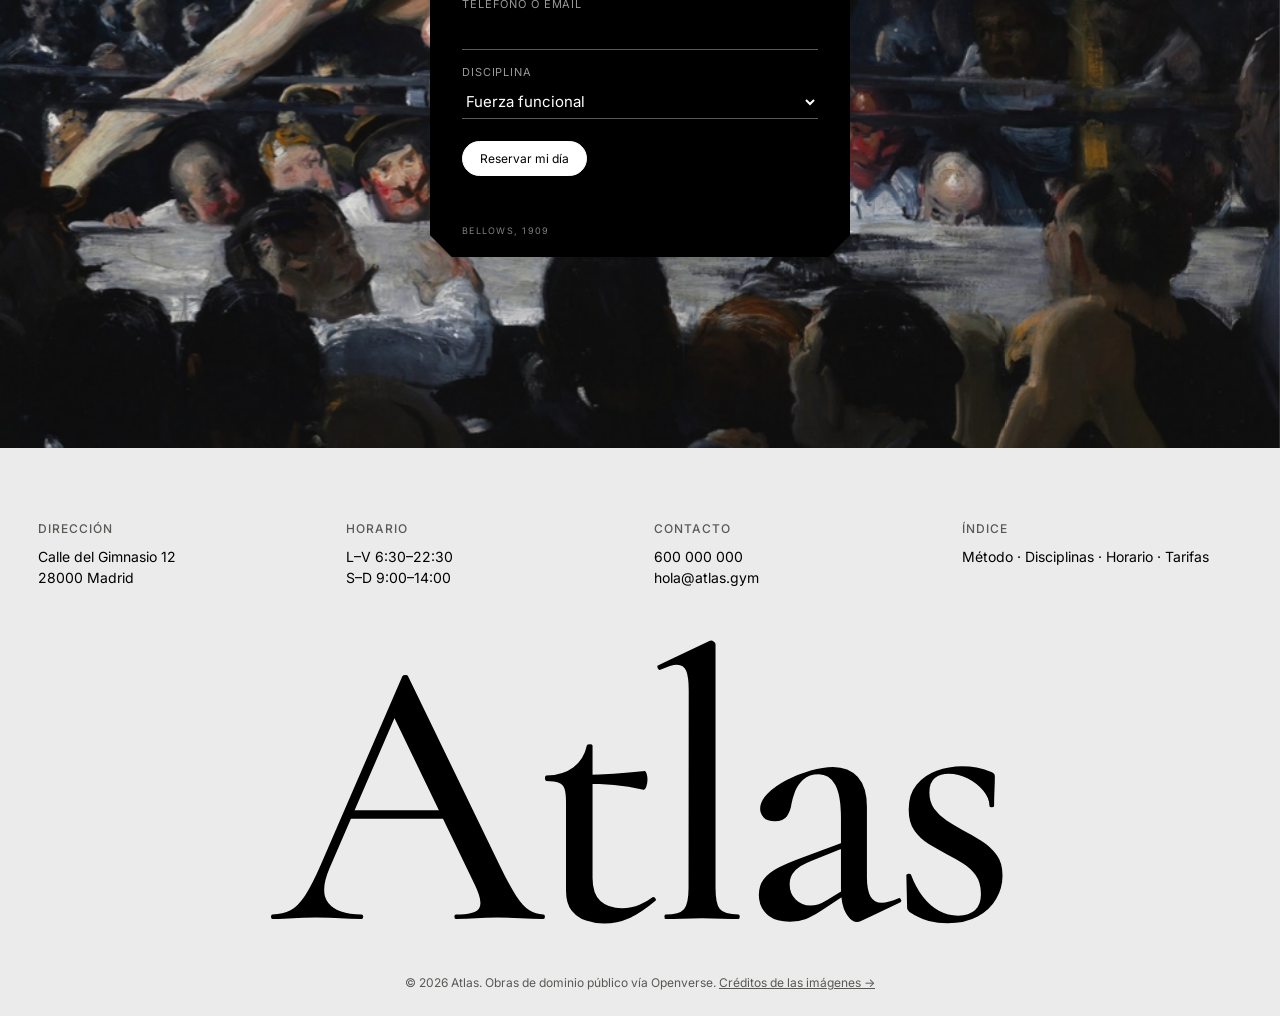
==== commit 758fc9d9: "Add files via upload" ====
--- a/Modelo Gym/index.html
+++ b/Modelo Gym/index.html
@@ -11,7 +11,7 @@
   <link rel="preconnect" href="https://fonts.gstatic.com" crossorigin />
   <link href="https://fonts.googleapis.com/css2?family=Cormorant+Garamond:ital,wght@0,400;0,500;1,400;1,500&family=Inter:wght@400;500&display=swap" rel="stylesheet" />
   <link rel="preload" as="image" href="assets/img/remo.jpg" />
-  <link rel="stylesheet" href="styles.css?v=20261030a" />
+  <link rel="stylesheet" href="styles.css?v=20261030b" />
 </head>
 <body>
 
@@ -66,7 +66,7 @@
         <span class="seal-core">↓</span>
       </a>
 
-      <div class="wordmark-wrap" data-lens data-wordmark>
+      <div class="wordmark-wrap" data-lens>
         <div class="wordmark" data-chars>Atlas</div>
         <div class="wordmark wordmark--paint" aria-hidden="true">Atlas</div>
       </div>
@@ -75,7 +75,7 @@
     <!-- ───────── II. Portal: la pintura se abre al hacer scroll ───────── -->
     <section class="portal" data-portal data-room="II · El estudio" aria-label="Thomas Eakins, The Champion Single Sculls, 1871">
       <div class="portal-sticky">
-        <h2 class="portal-title" data-portal-title><span class="pt-entra">Entra</span><br/><em class="pt-en">en</em> <em class="pt-la">la</em> <span class="pt-sala">sala</span></h2>
+        <h2 class="portal-title" data-portal-title><span class="pt-entra">Entra</span> <em class="pt-en">en</em> <em class="pt-la">la</em> <span class="pt-sala">sala</span></h2>
         <div class="portal-frame" data-portal-frame>
           <img src="assets/img/remo.jpg" alt="Óleo de Thomas Eakins: un remero en un bote individual sobre un río en calma" fetchpriority="high" />
         </div>
@@ -358,6 +358,6 @@
     <p class="footer-credits">© 2026 Atlas. Obras de dominio público vía Openverse. <a href="creditos.html">Créditos de las imágenes →</a></p>
   </footer>
 
-  <script defer src="main.js?v=20261030a"></script>
+  <script defer src="main.js?v=20261030b"></script>
 </body>
 </html>
--- a/Modelo Gym/styles.css
+++ b/Modelo Gym/styles.css
@@ -328,7 +328,6 @@
   position: relative;
   margin-bottom: -.05em;
   font-size: var(--text-display);
-  will-change: transform;
   --mx: 50%;
   --my: 50%;
   --r: 0px;
@@ -376,12 +375,23 @@
   display: grid;
   place-items: center;
 }
+/* Las palabras rodean al círculo: ENTRA arriba, "en" y "la" a los lados, SALA abajo.
+   Las filas 1 y 3 son iguales, así el círculo queda justo en el centro.
+   --portal-c: diámetro del círculo · --portal-f: tamaño de la letra de ENTRA */
 .portal-title {
-  position: absolute;
+  --portal-c: 32vh;
+  --portal-f: min(calc((100vh - var(--portal-c) - 96px) * .46), 21vw);
+  position: absolute;
+  inset: 0;
   z-index: 1;
-  font-family: var(--font-serif);
-  font-weight: 500;
-  font-size: clamp(64px, 13vw, 220px);
+  display: grid;
+  grid-template-columns: 1fr var(--portal-c) 1fr;
+  grid-template-rows: 1fr var(--portal-c) 1fr;
+  align-items: center;
+  justify-items: center;
+  padding-block: 48px;
+  font-family: var(--font-serif);
+  font-weight: 500;
   line-height: .84;
   letter-spacing: -0.02em;
   text-transform: uppercase;
@@ -389,6 +399,19 @@
   will-change: transform, opacity;
 }
 .portal-title em { text-transform: none; }
+.pt-entra { grid-column: 1 / -1; grid-row: 1; font-size: var(--portal-f); }
+.pt-sala { grid-column: 1 / -1; grid-row: 3; font-size: calc(var(--portal-f) * 1.29); }
+.pt-en,
+.pt-la { grid-row: 2; font-size: calc(var(--portal-f) * .5); }
+.pt-en { grid-column: 1; justify-self: end; margin-right: 3vh; }
+.pt-la { grid-column: 3; justify-self: start; margin-left: 3vh; }
+/* Pantallas verticales (móviles): las medidas dependen del ancho */
+@media (max-aspect-ratio: 1/1) {
+  .portal-title { --portal-c: 50vw; --portal-f: 28vw; padding-block: 56px; }
+  .pt-sala { font-size: 36vw; }
+  .pt-en,
+  .pt-la { font-size: 17vw; justify-self: center; margin: 0; }
+}
 .portal-frame {
   position: absolute;
   inset: 0;
@@ -954,25 +977,6 @@
   .room { display: none; }
   .seal { top: auto; bottom: 38vw; right: 16px; width: 92px; }
   .portal { height: 220vh; }
-
-  /* Portal en móvil: las palabras rodean al círculo y llenan la pantalla.
-     Las filas 1 y 3 son iguales, así el círculo queda justo en el centro. */
-  .portal-title {
-    inset: 0;
-    display: grid;
-    grid-template-columns: 1fr 50vw 1fr;
-    grid-template-rows: 1fr 50vw 1fr;
-    align-items: center;
-    justify-items: center;
-    padding-top: 56px; /* deja sitio a la cabecera */
-    padding-bottom: 56px;
-    letter-spacing: -0.02em;
-  }
-  .portal-title br { display: none; }
-  .pt-entra { grid-column: 1 / -1; grid-row: 1; font-size: 28vw; }
-  .pt-en { grid-column: 1; grid-row: 2; font-size: 17vw; }
-  .pt-la { grid-column: 3; grid-row: 2; font-size: 17vw; }
-  .pt-sala { grid-column: 1 / -1; grid-row: 3; font-size: 36vw; }
 }
 @media (max-width: 420px) {
   .stat-pair { flex-direction: column; gap: 4px; }
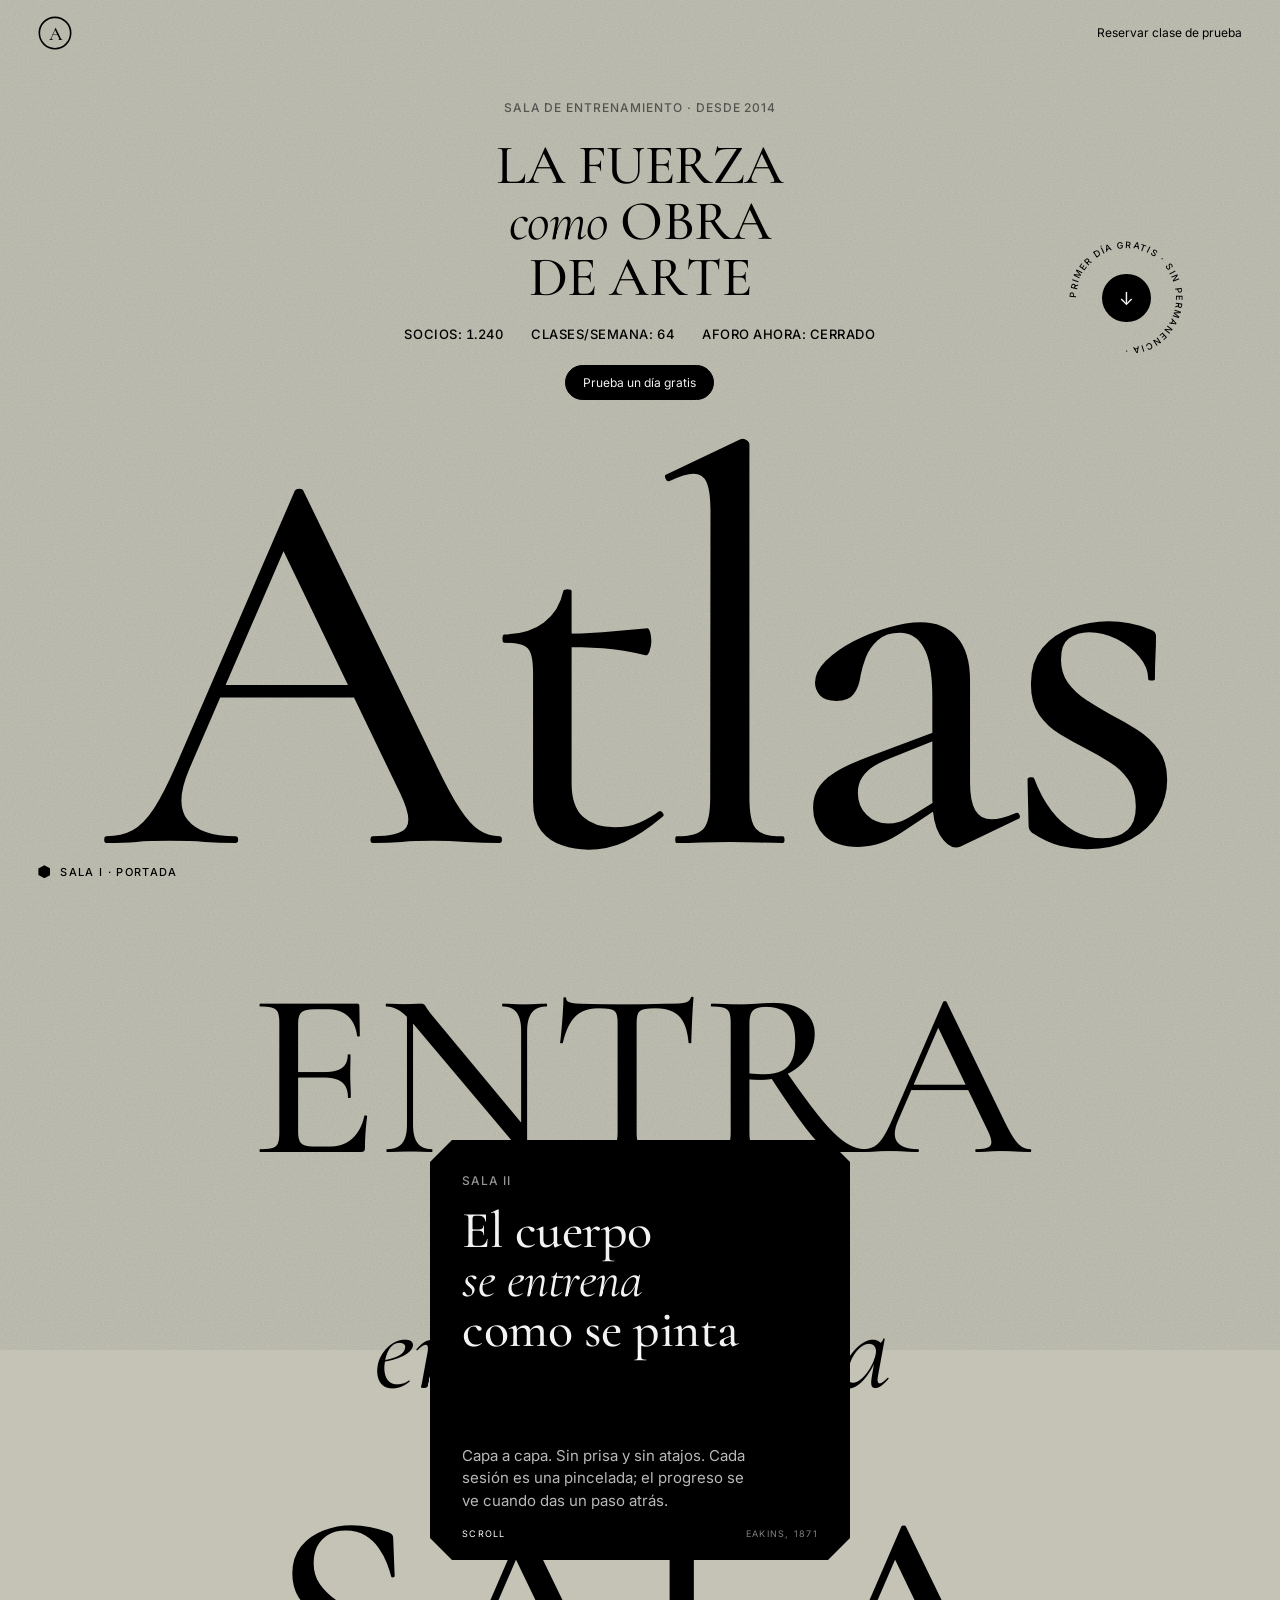
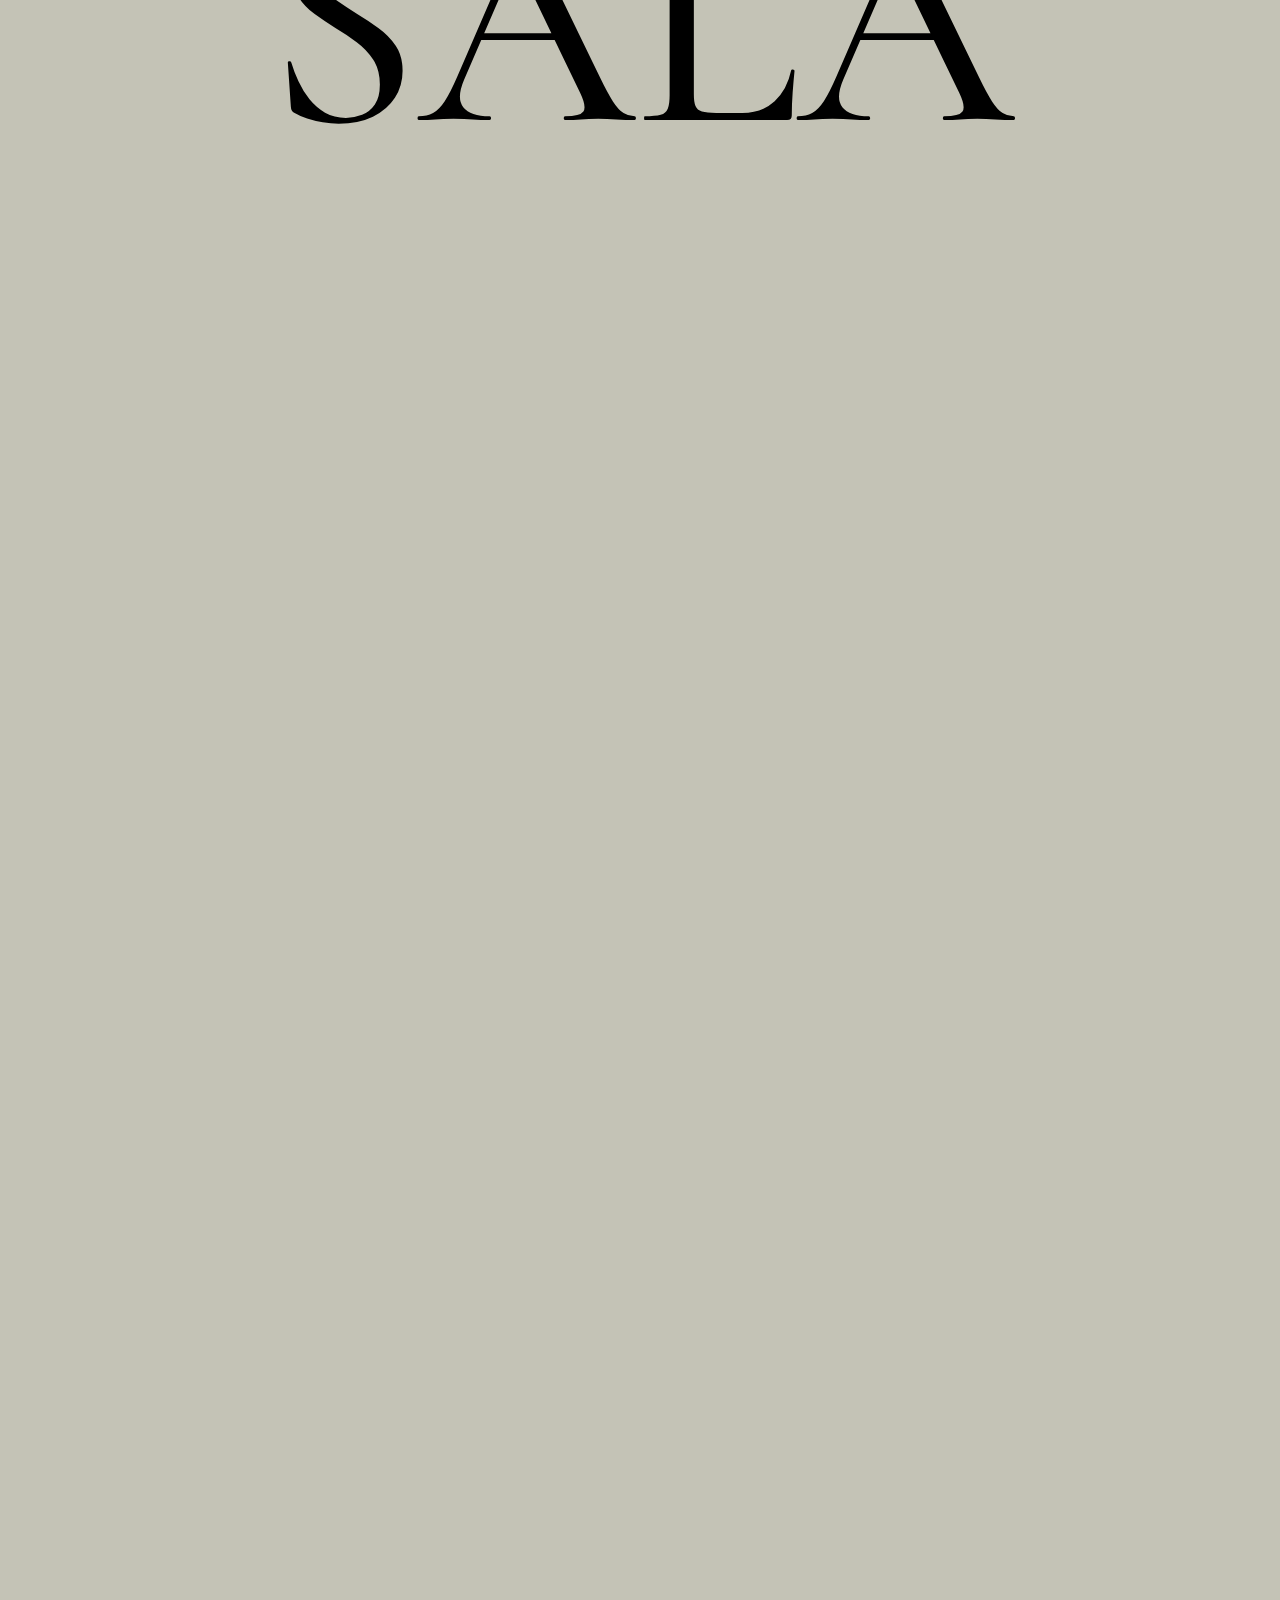
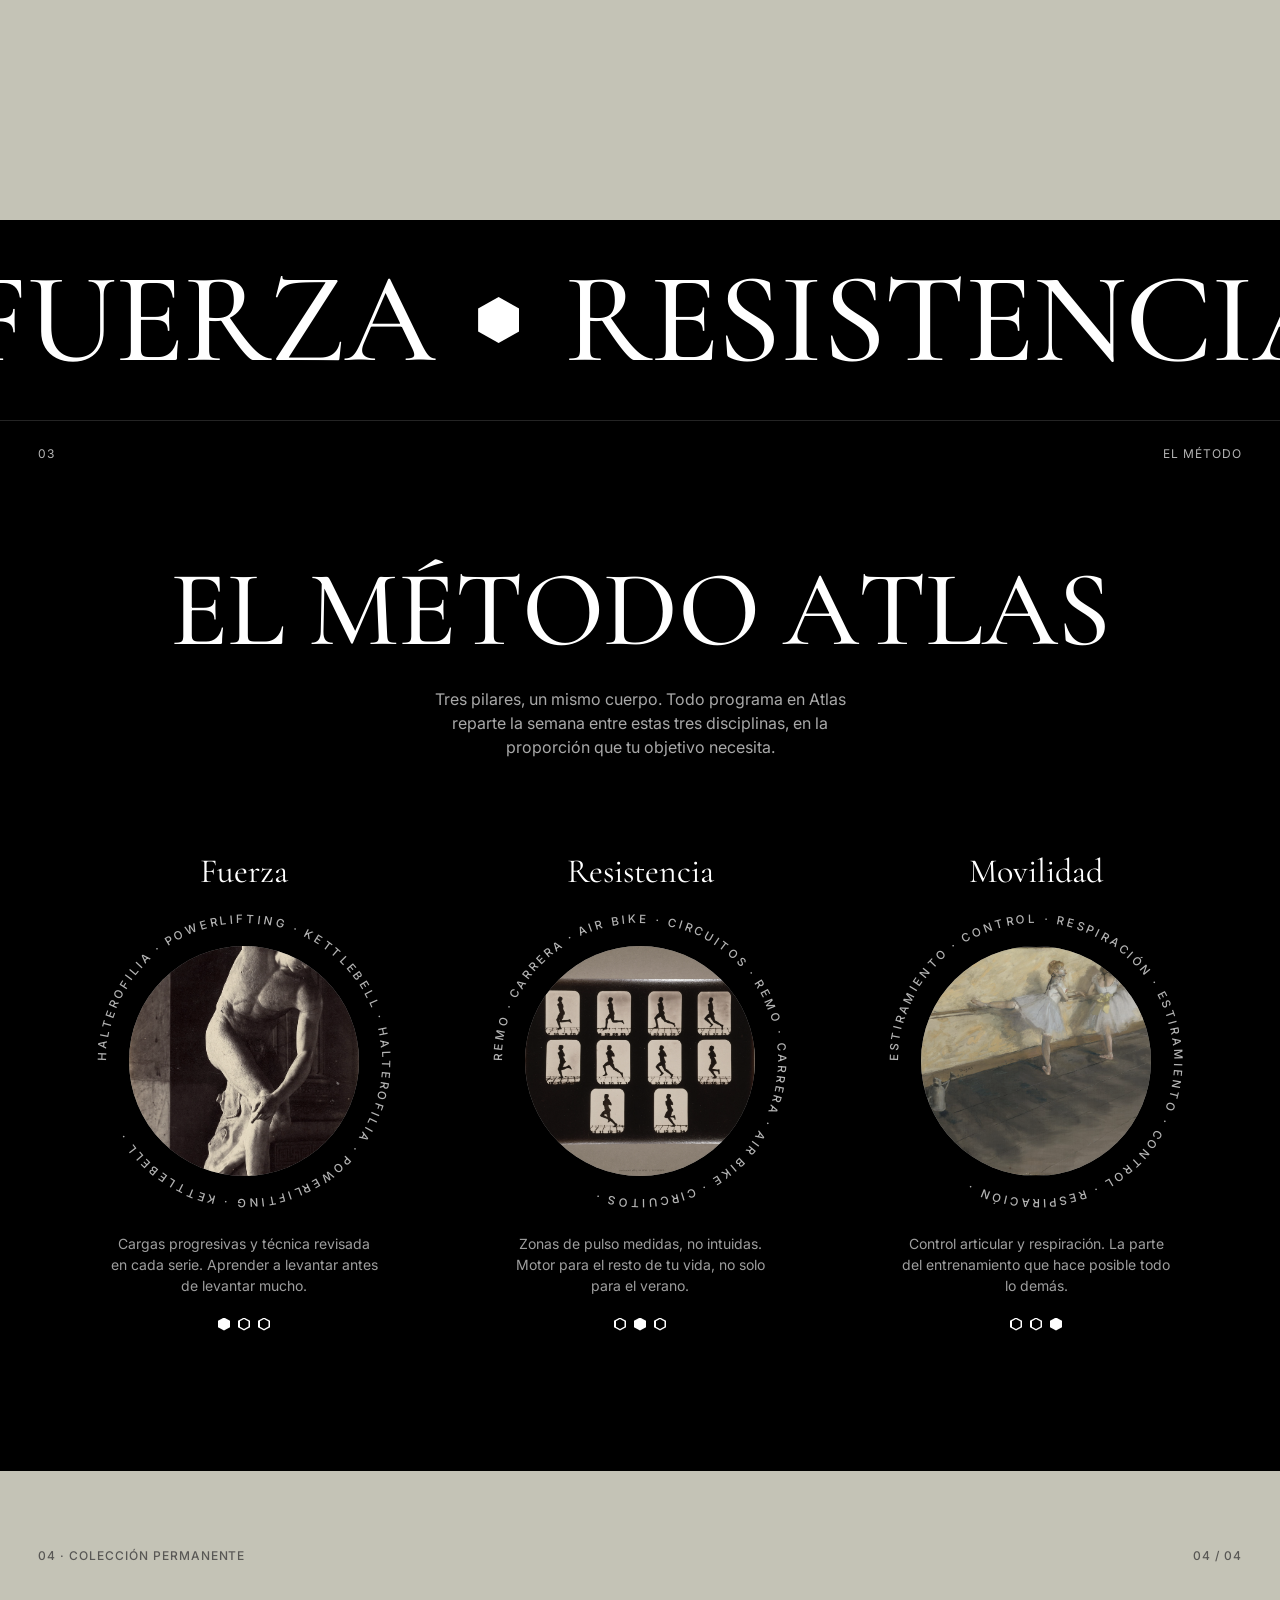
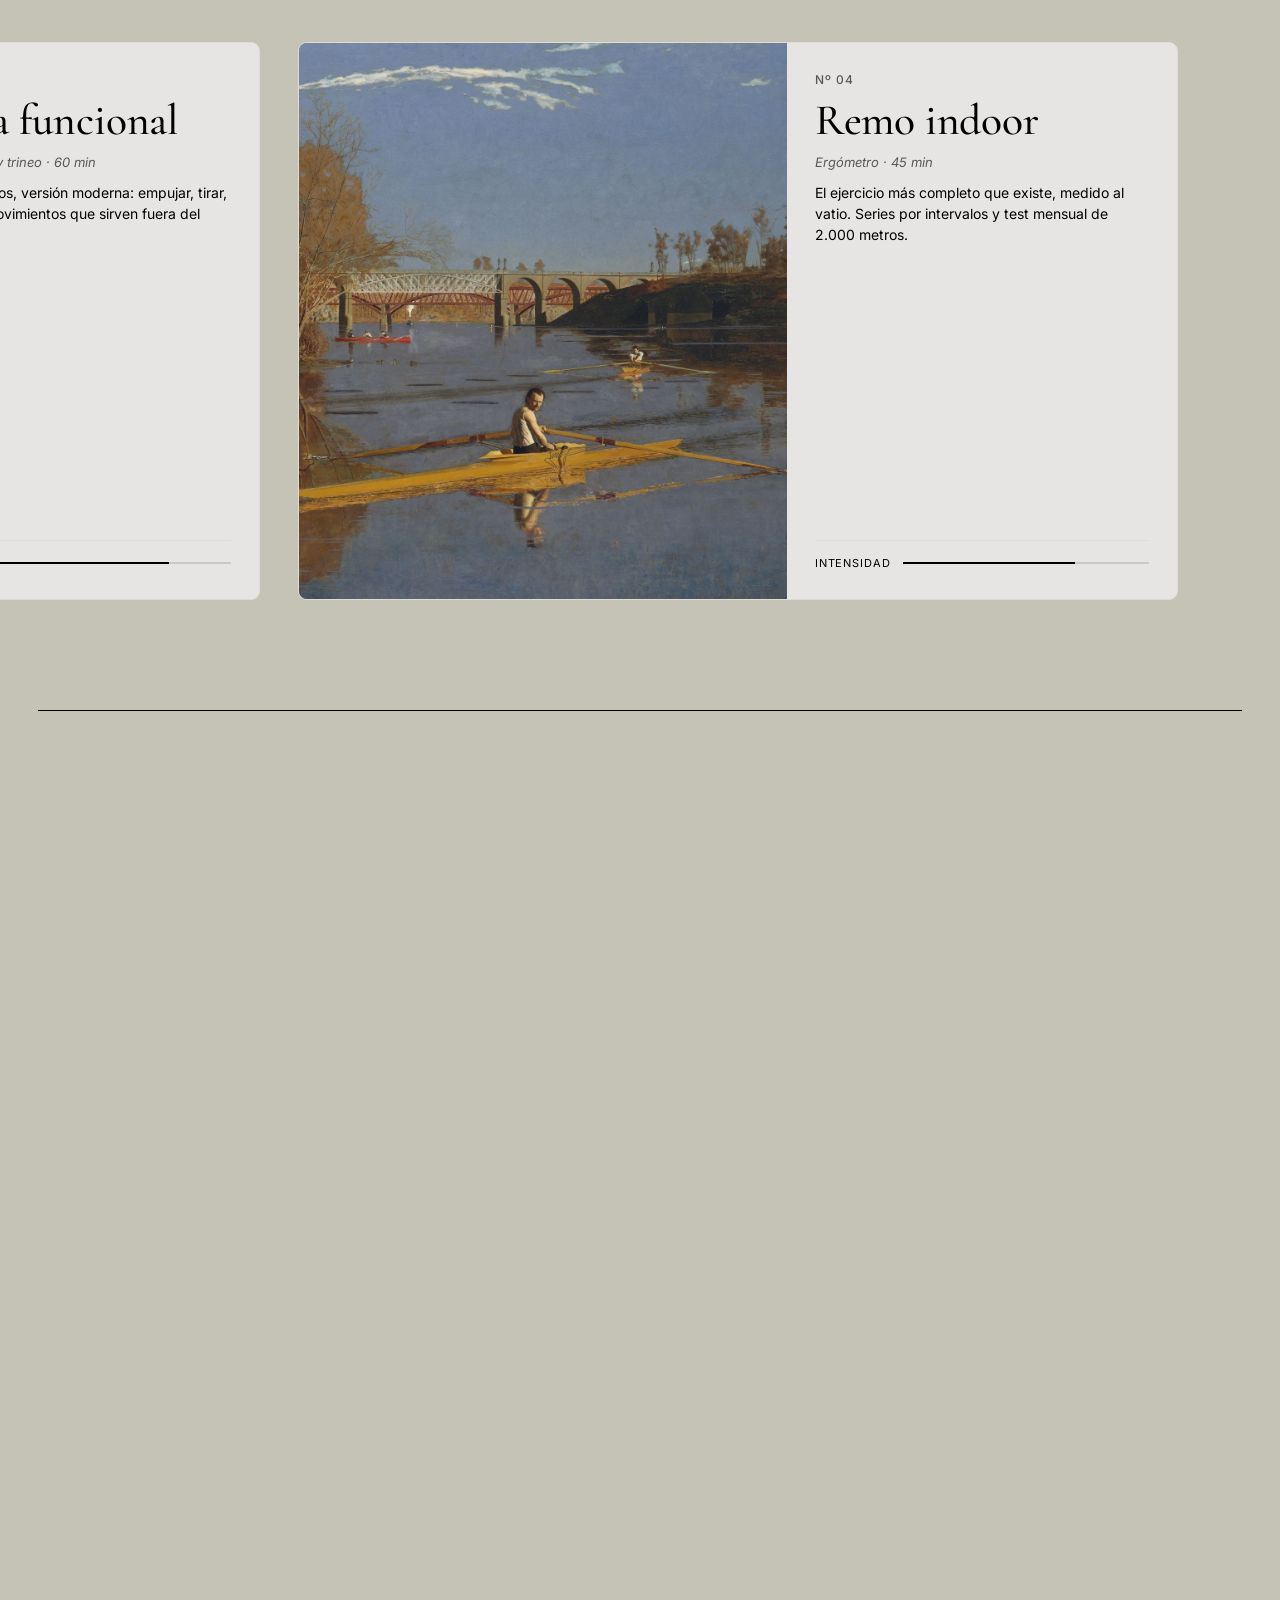
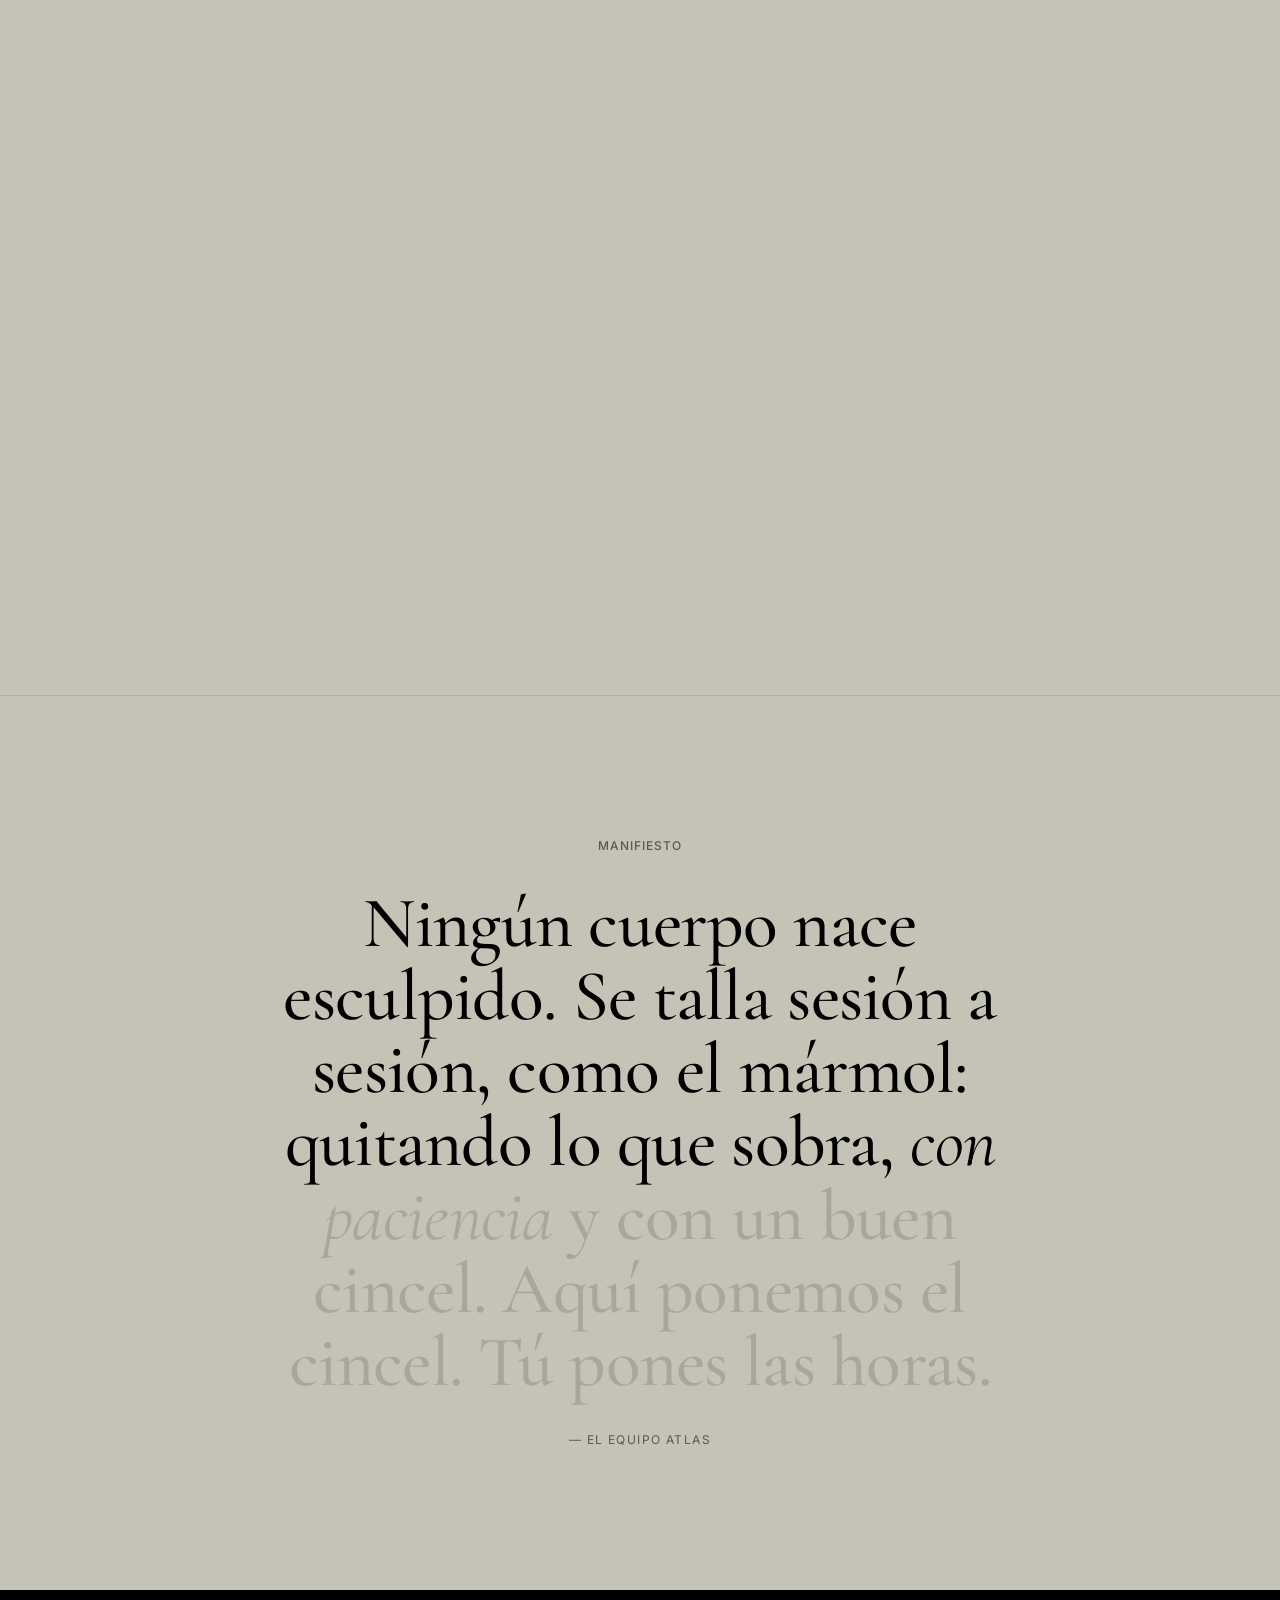
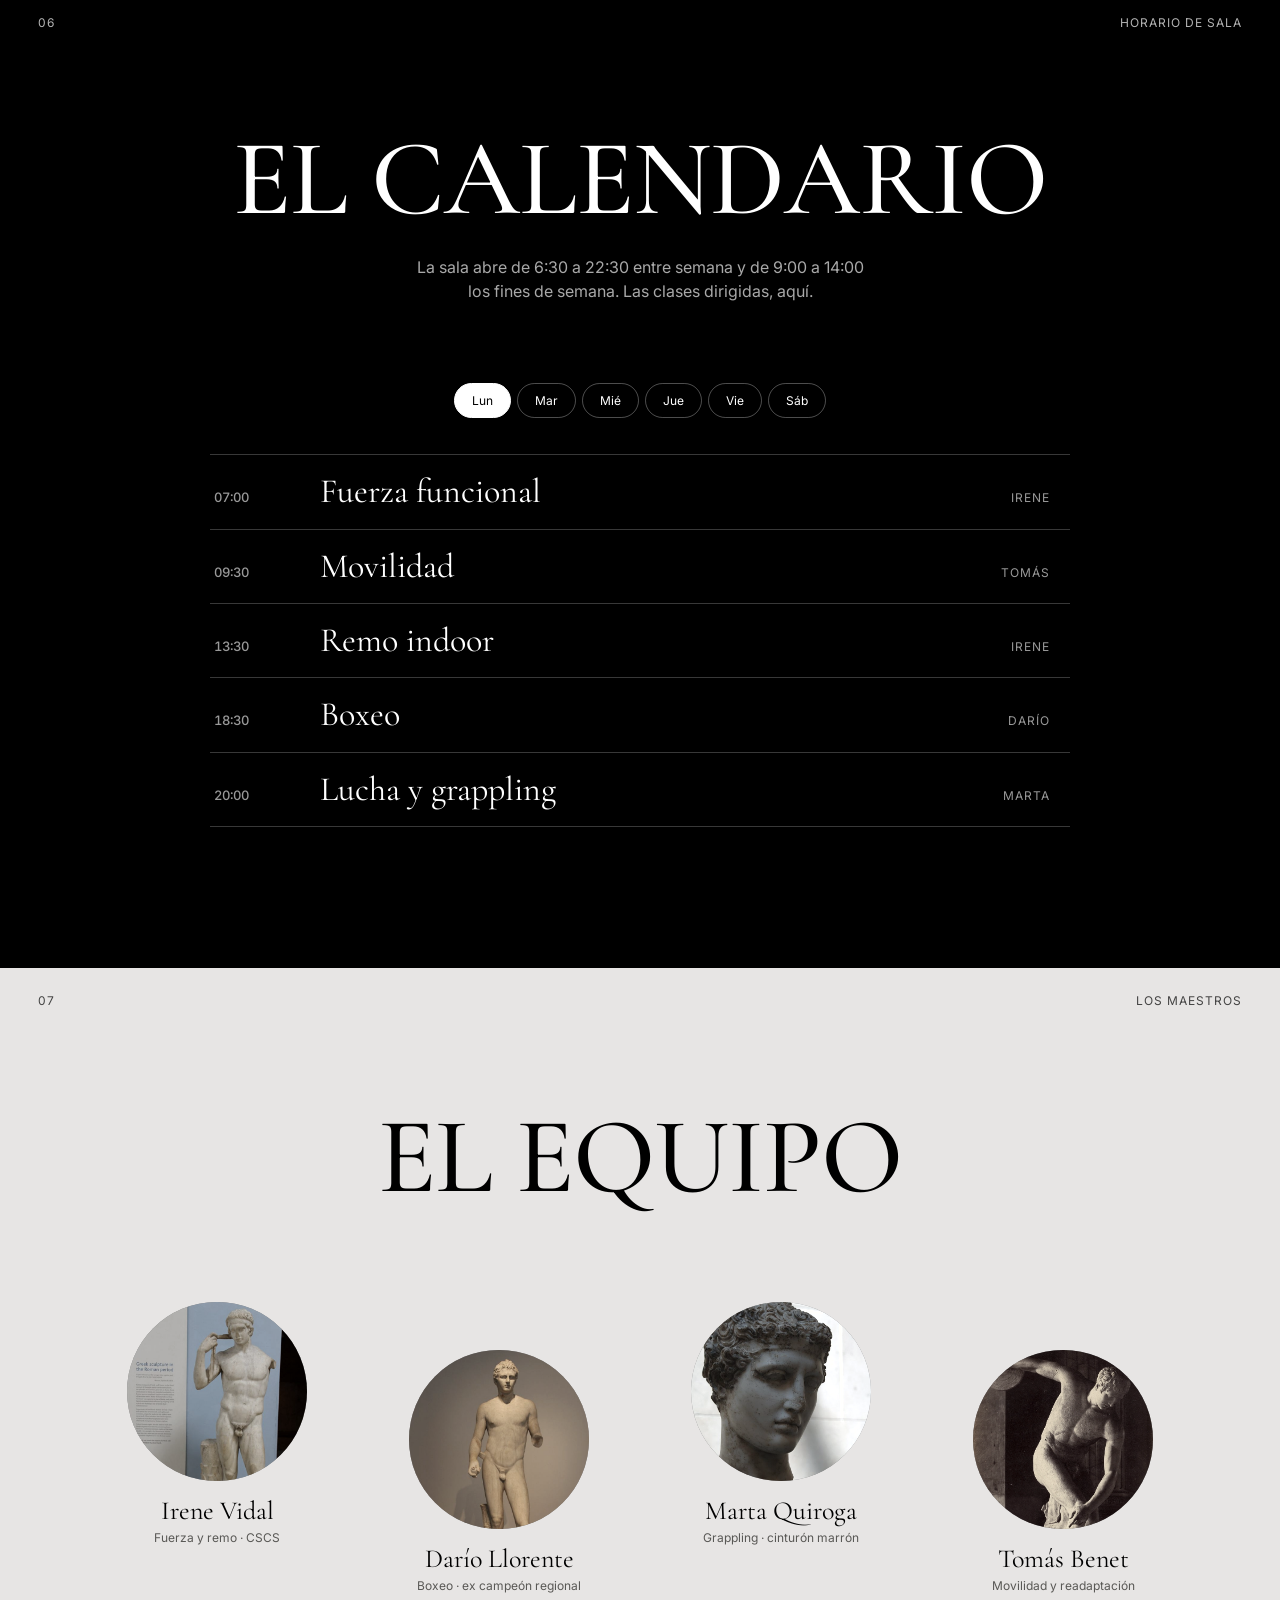
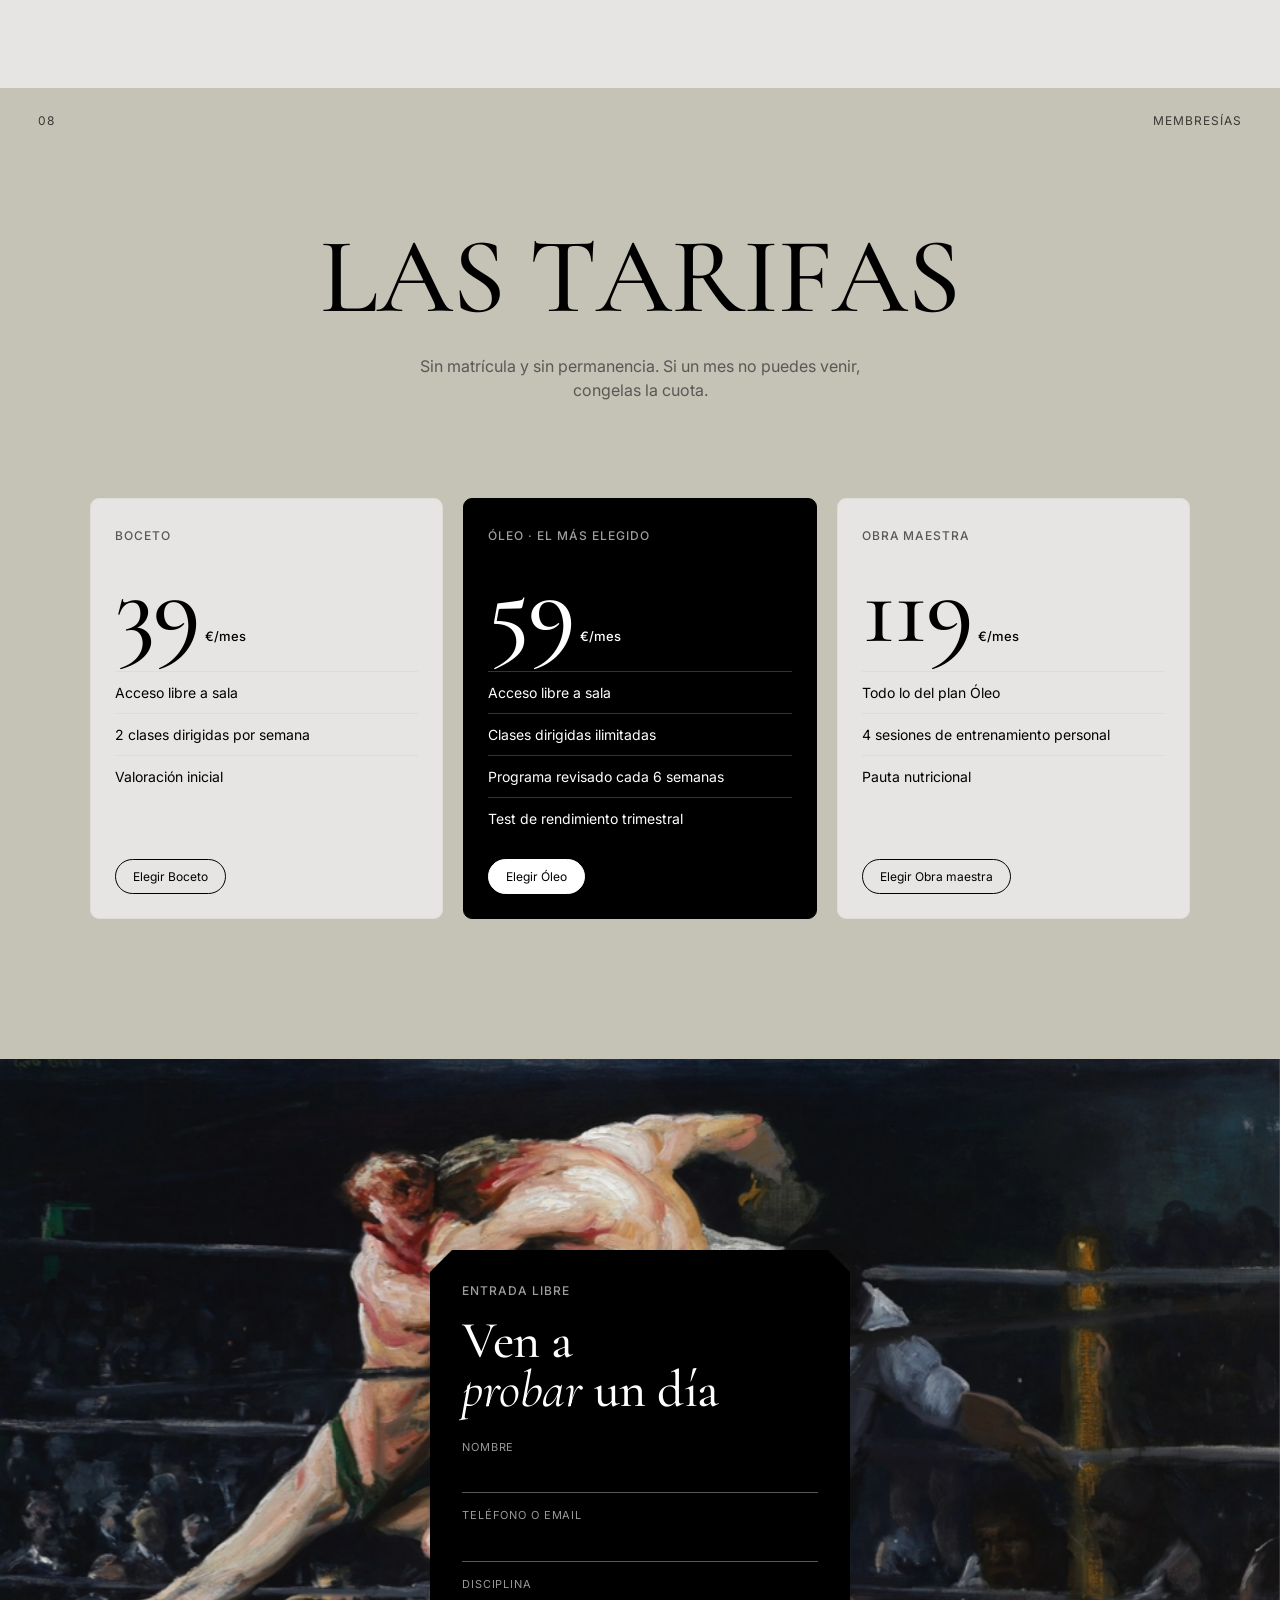
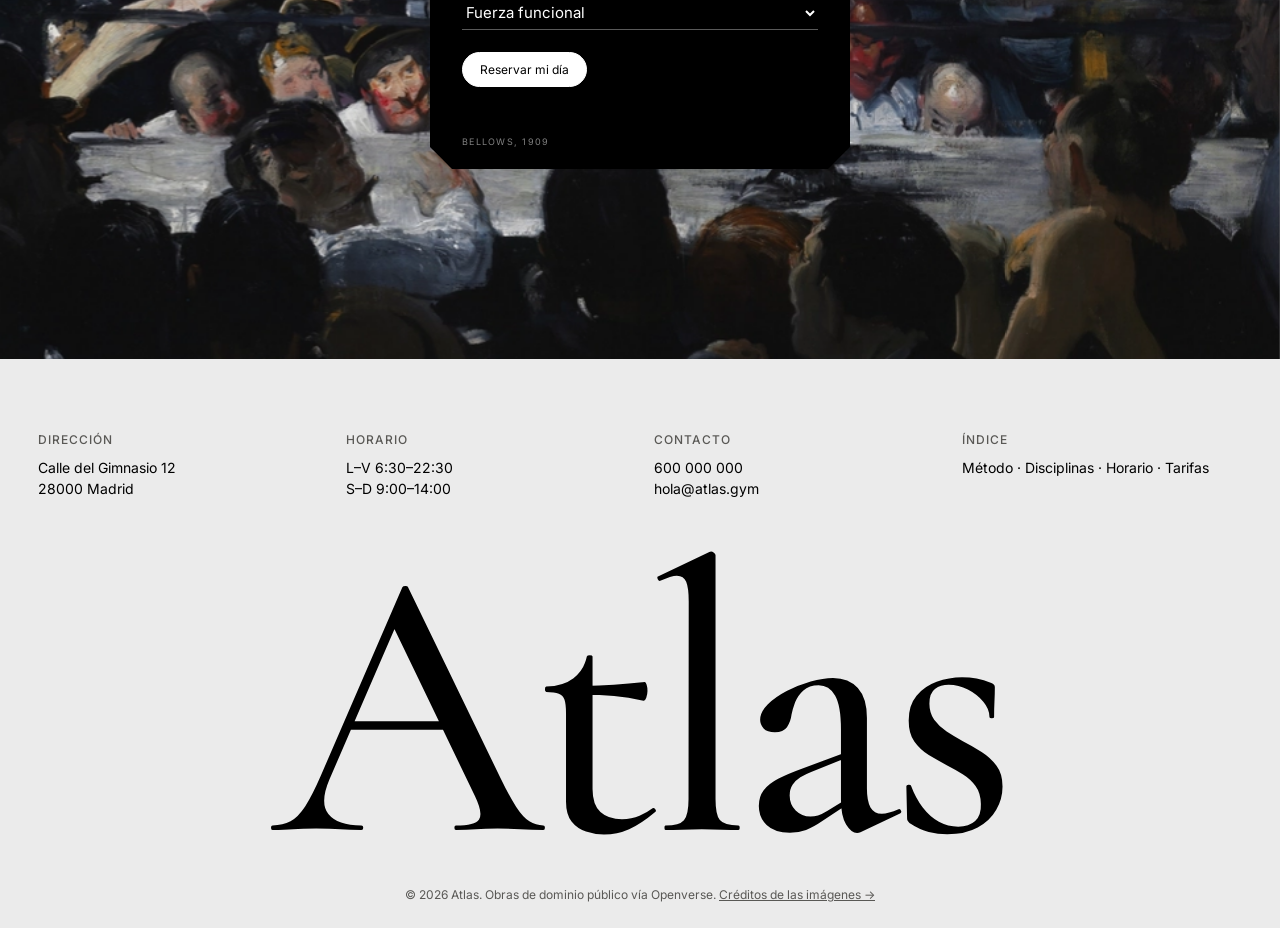
==== commit d03d5bf2: "Add files via upload" ====
--- a/Modelo Gym/index.html
+++ b/Modelo Gym/index.html
@@ -11,7 +11,7 @@
   <link rel="preconnect" href="https://fonts.gstatic.com" crossorigin />
   <link href="https://fonts.googleapis.com/css2?family=Cormorant+Garamond:ital,wght@0,400;0,500;1,400;1,500&family=Inter:wght@400;500&display=swap" rel="stylesheet" />
   <link rel="preload" as="image" href="assets/img/remo.jpg" />
-  <link rel="stylesheet" href="styles.css?v=20261030b" />
+  <link rel="stylesheet" href="styles.css?v=20261030d" />
 </head>
 <body>
 
@@ -66,9 +66,11 @@
         <span class="seal-core">↓</span>
       </a>
 
-      <div class="wordmark-wrap" data-lens>
-        <div class="wordmark" data-chars>Atlas</div>
-        <div class="wordmark wordmark--paint" aria-hidden="true">Atlas</div>
+      <div class="wordmark-box">
+        <div class="wordmark-wrap" data-lens>
+          <div class="wordmark" data-chars>Atlas</div>
+          <div class="wordmark wordmark--paint" aria-hidden="true">Atlas</div>
+        </div>
       </div>
     </section>
 
@@ -358,6 +360,6 @@
     <p class="footer-credits">© 2026 Atlas. Obras de dominio público vía Openverse. <a href="creditos.html">Créditos de las imágenes →</a></p>
   </footer>
 
-  <script defer src="main.js?v=20261030b"></script>
+  <script defer src="main.js?v=20261030d"></script>
 </body>
 </html>
--- a/Modelo Gym/styles.css
+++ b/Modelo Gym/styles.css
@@ -19,7 +19,6 @@
   --text-body-sm: 15px;
   --text-heading-lg: clamp(34px, 4.6vw, 56px);
   --text-section: clamp(52px, 8.4vw, 112px);
-  --text-display: clamp(170px, 52vw, 1100px);
 
   --gutter: clamp(16px, 3vw, 40px);
   --section-gap: clamp(80px, 11vw, 168px);
@@ -259,7 +258,18 @@
   justify-content: space-between;
   align-items: center;
   overflow: clip;
-  padding-top: clamp(110px, 18vh, 200px);
+  padding-top: clamp(72px, 11vh, 160px);
+  padding-bottom: 28px; /* "Atlas" no pisa el indicador de sala */
+}
+/* Pantallas verticales: los textos bajan un poco para repartir el espacio libre */
+@media (max-aspect-ratio: 1/1) {
+  .hero { padding-top: clamp(72px, 15vh, 200px); }
+}
+/* Pantallas muy bajas (móvil tumbado): título en una línea para que quepa "Atlas" */
+@media (max-height: 500px) and (min-aspect-ratio: 1/1) {
+  .hero { padding-top: 56px; padding-bottom: 8px; }
+  .hero .hero-cluster { gap: 10px; }
+  .hero .hero-title { max-width: none; font-size: 30px; }
 }
 .hero-cluster {
   position: relative;
@@ -324,10 +334,22 @@
 @keyframes spin { to { transform: rotate(360deg); } }
 
 /* Wordmark con lupa de pintura */
+/* La caja ocupa el espacio libre bajo los textos de la portada, y "Atlas" se
+   ajusta a ella (cqw/cqh = % de su ancho/alto): siempre se ve entero al entrar. */
+.wordmark-box {
+  flex: 1 1 0;
+  min-height: 130px;
+  width: 100%;
+  display: flex;
+  justify-content: center;
+  align-items: flex-end;
+  container-type: size;
+}
 .wordmark-wrap {
   position: relative;
+  font-size: min(44vw, 45vh); /* navegadores antiguos */
+  font-size: min(50cqw, 118cqh);
   margin-bottom: -.05em;
-  font-size: var(--text-display);
   --mx: 50%;
   --my: 50%;
   --r: 0px;
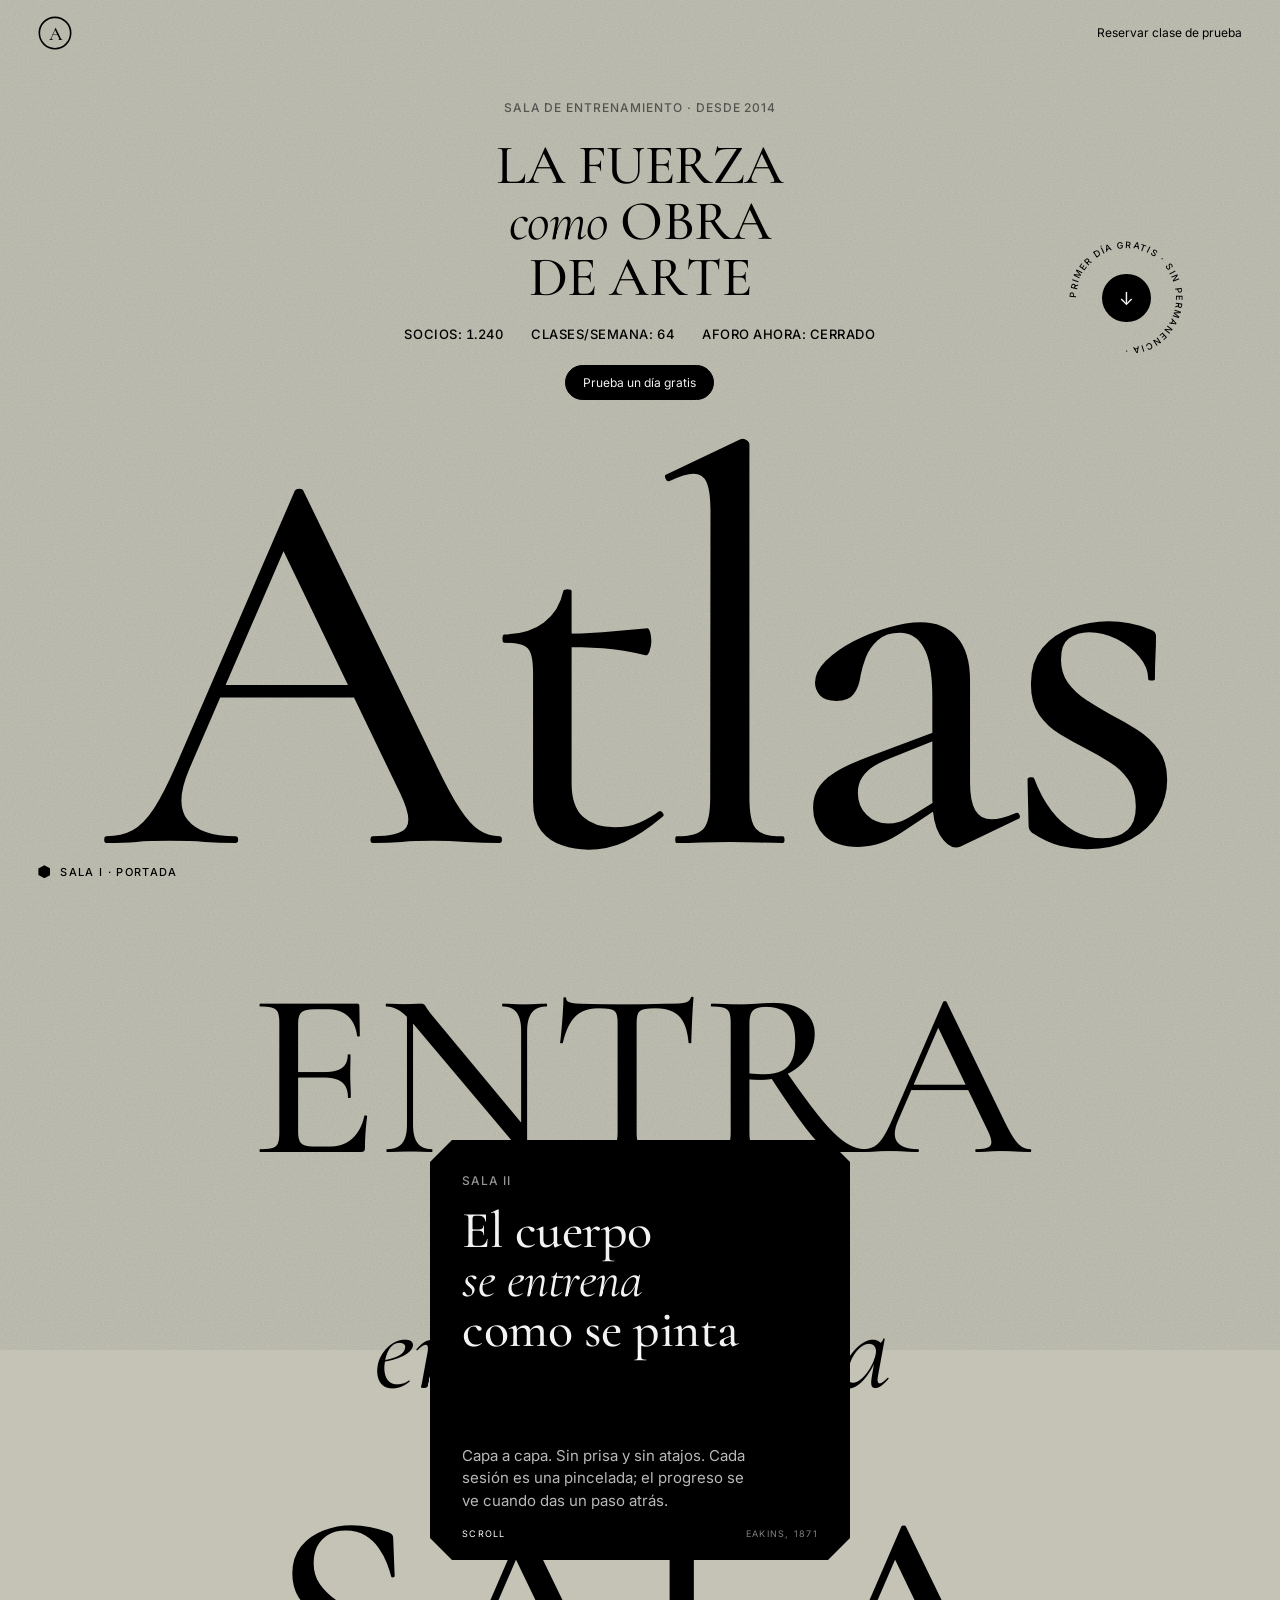
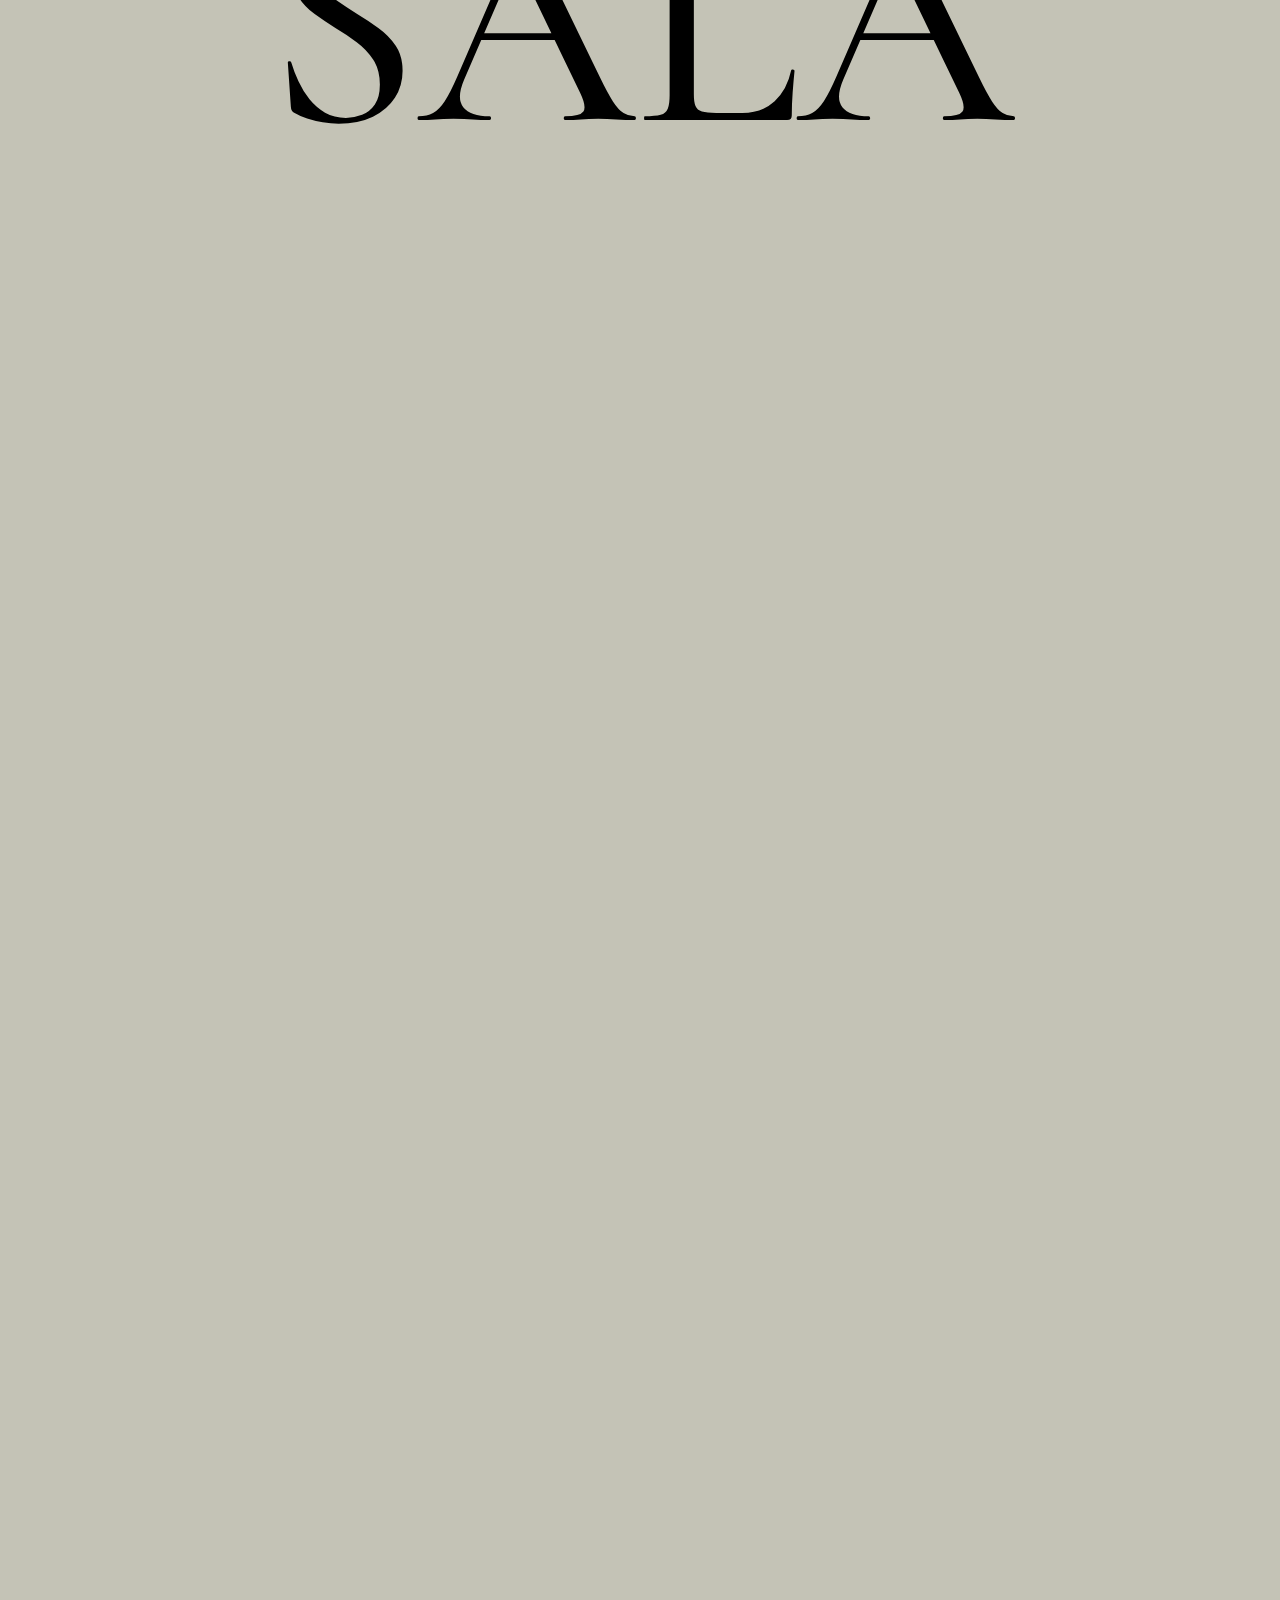
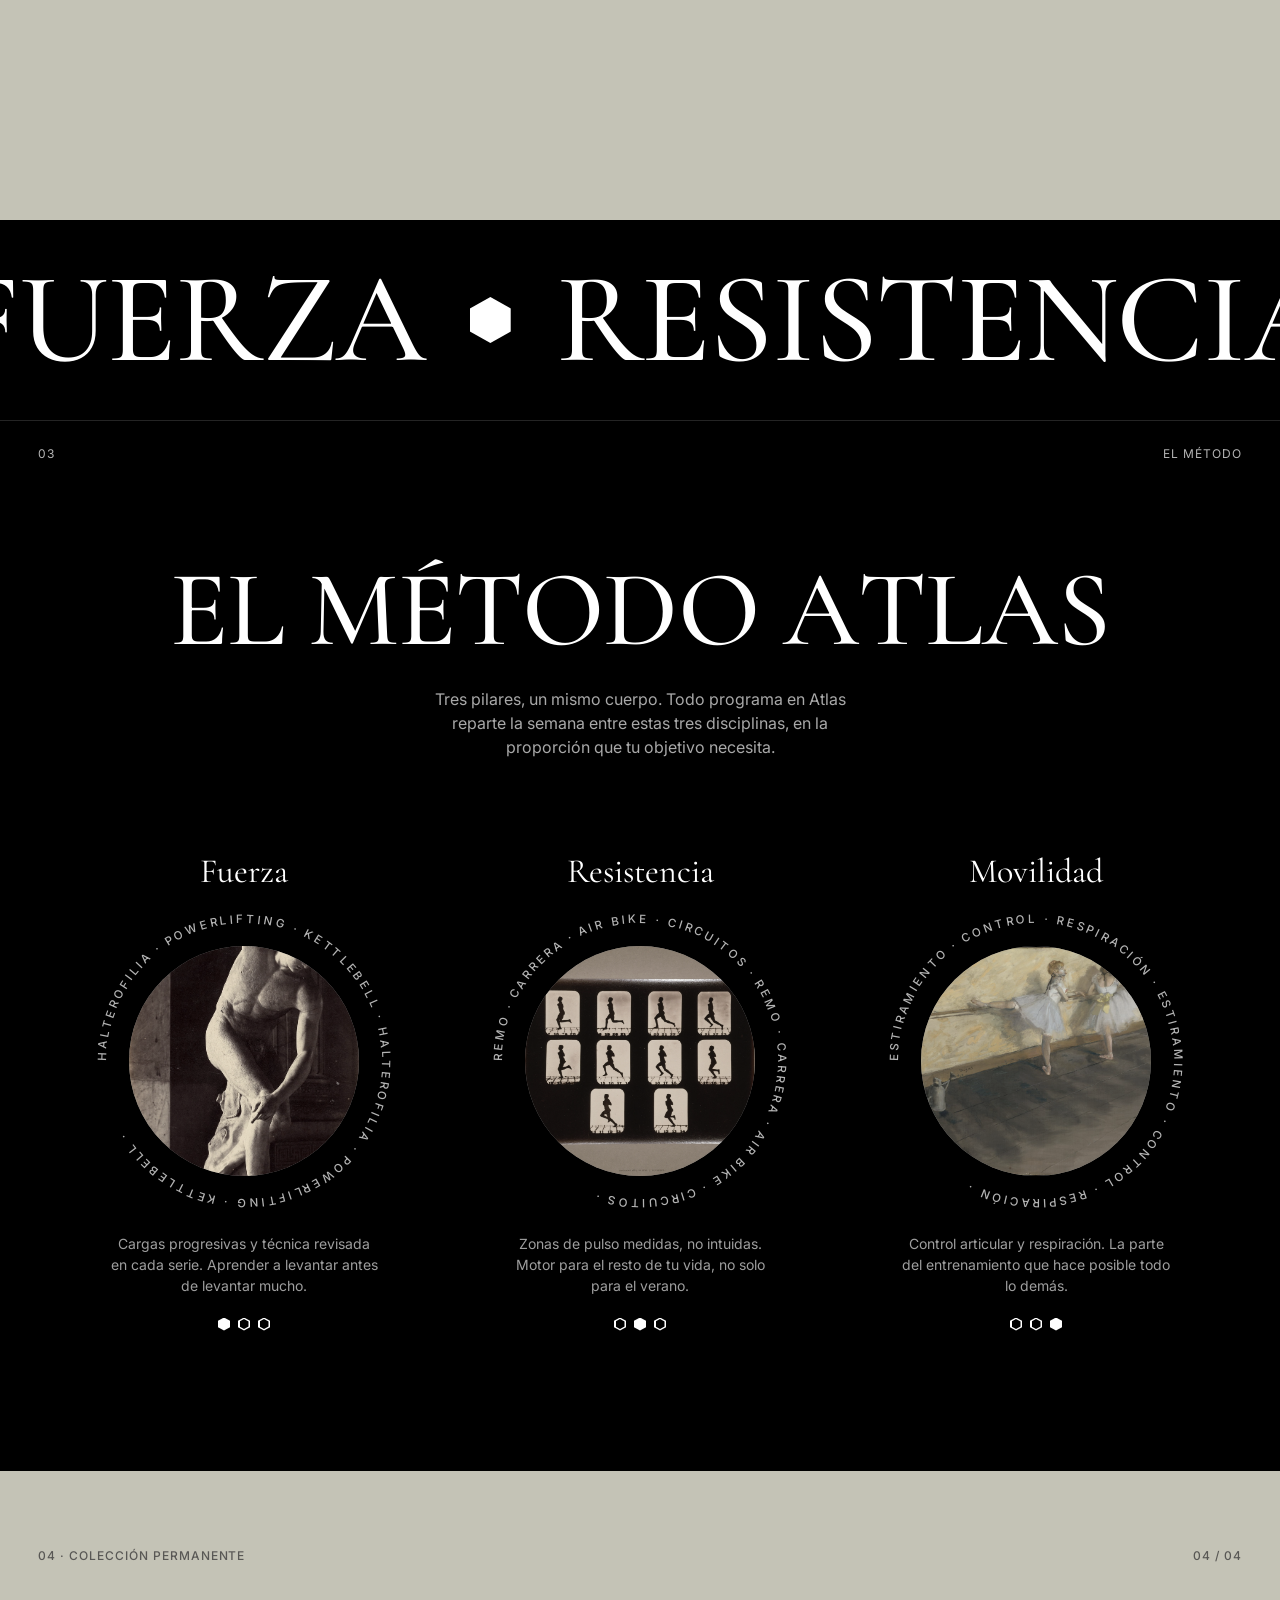
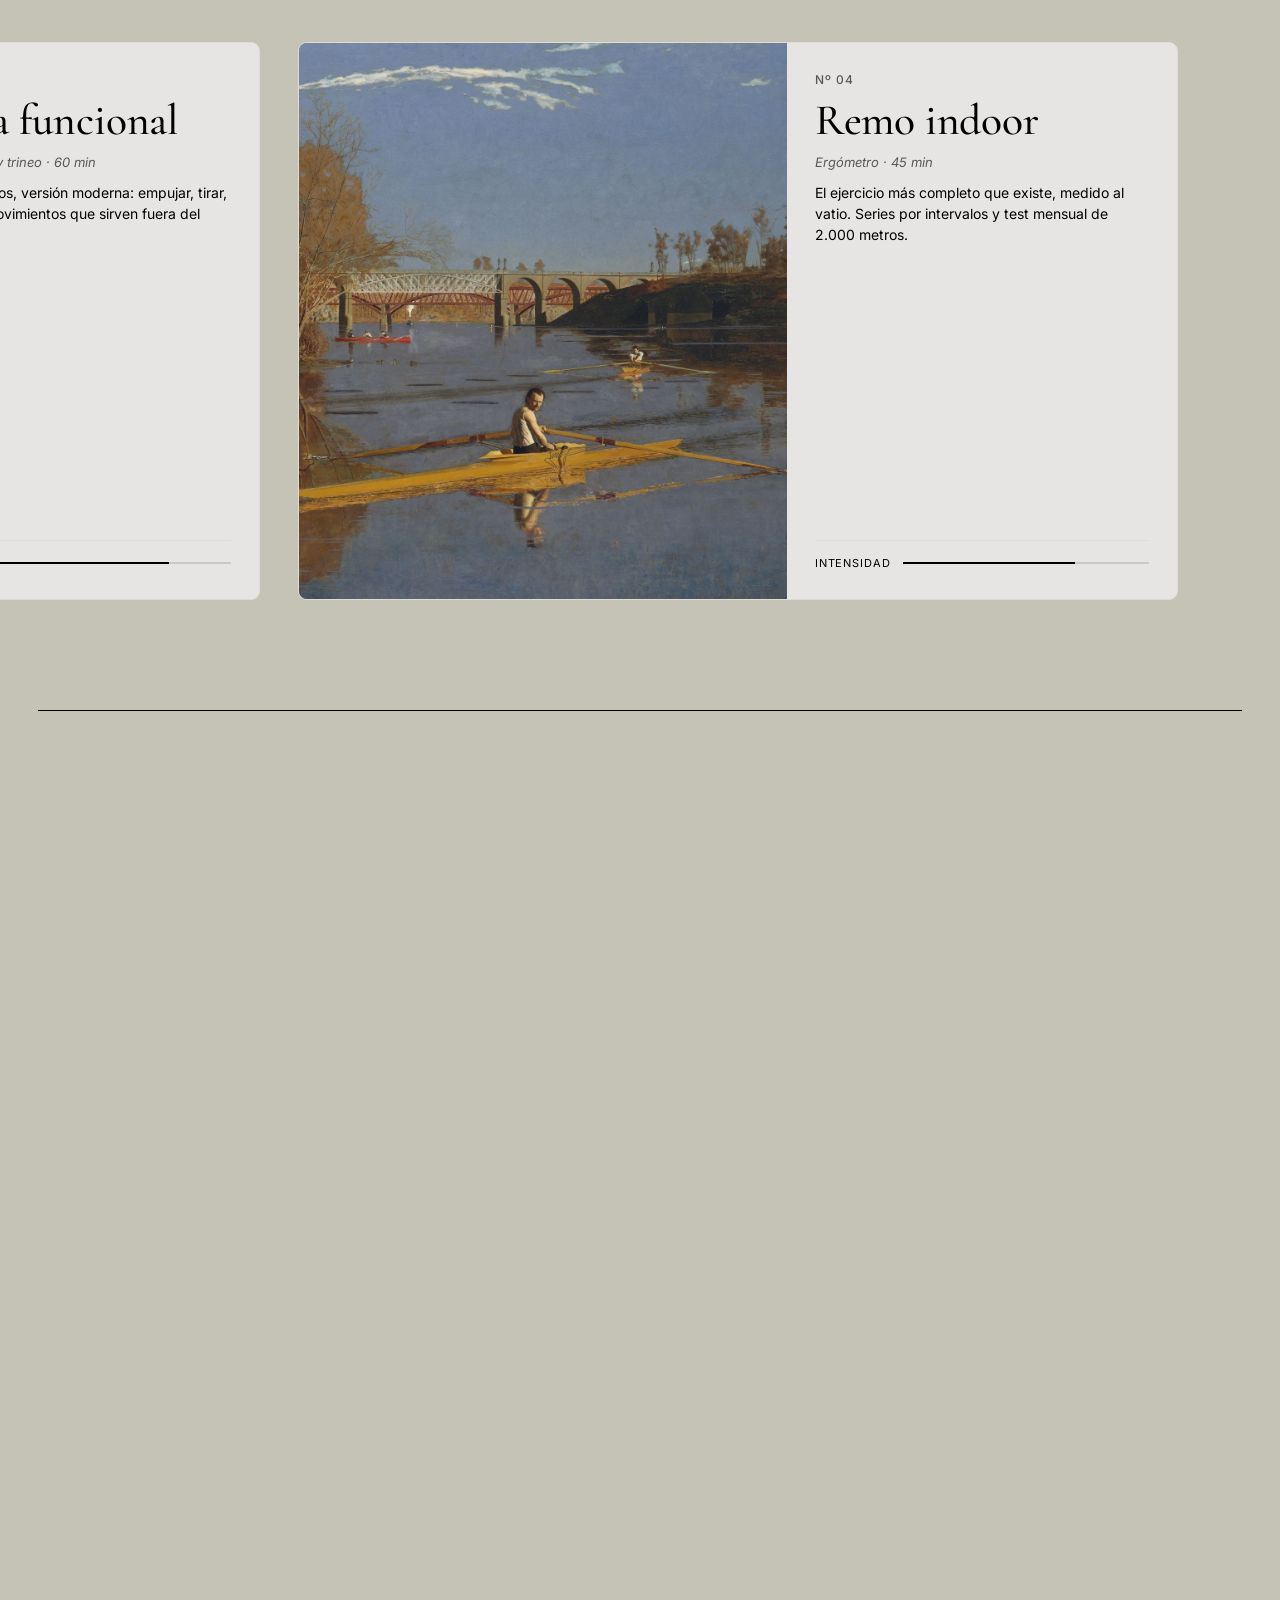
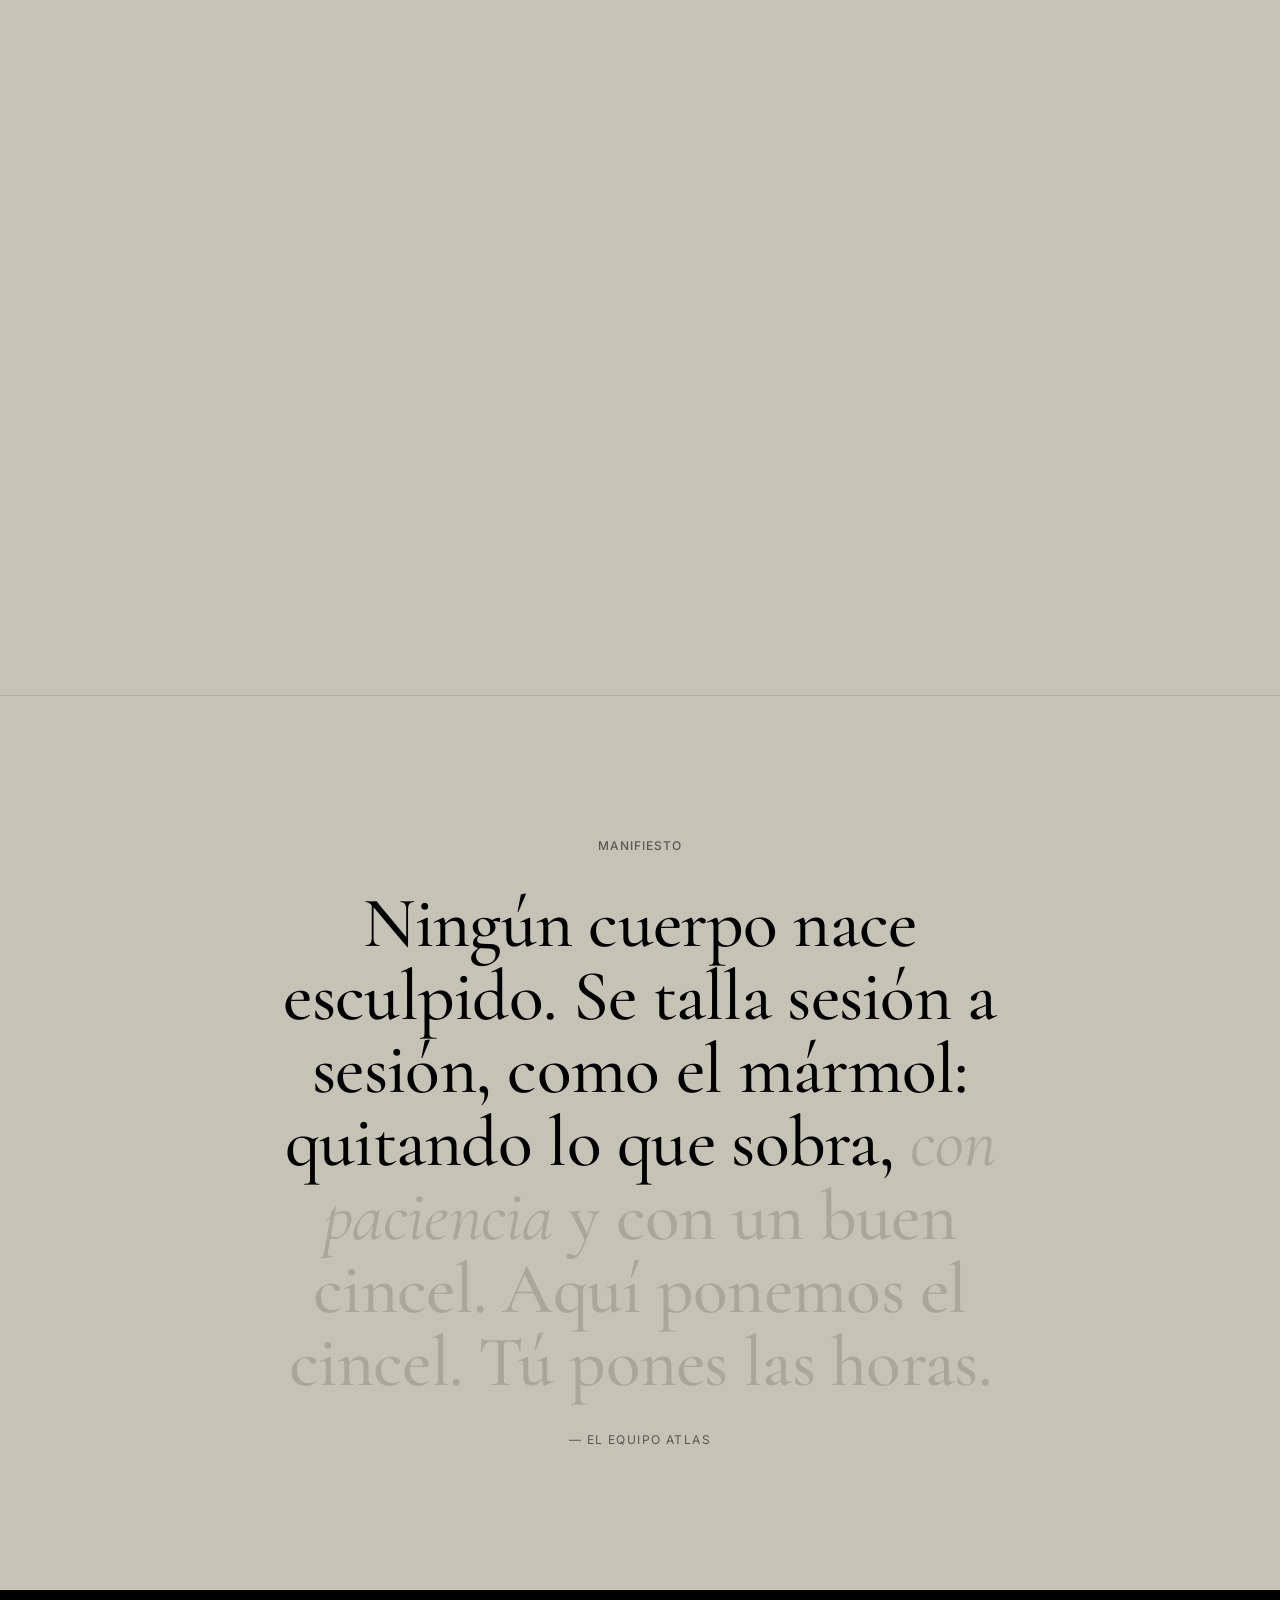
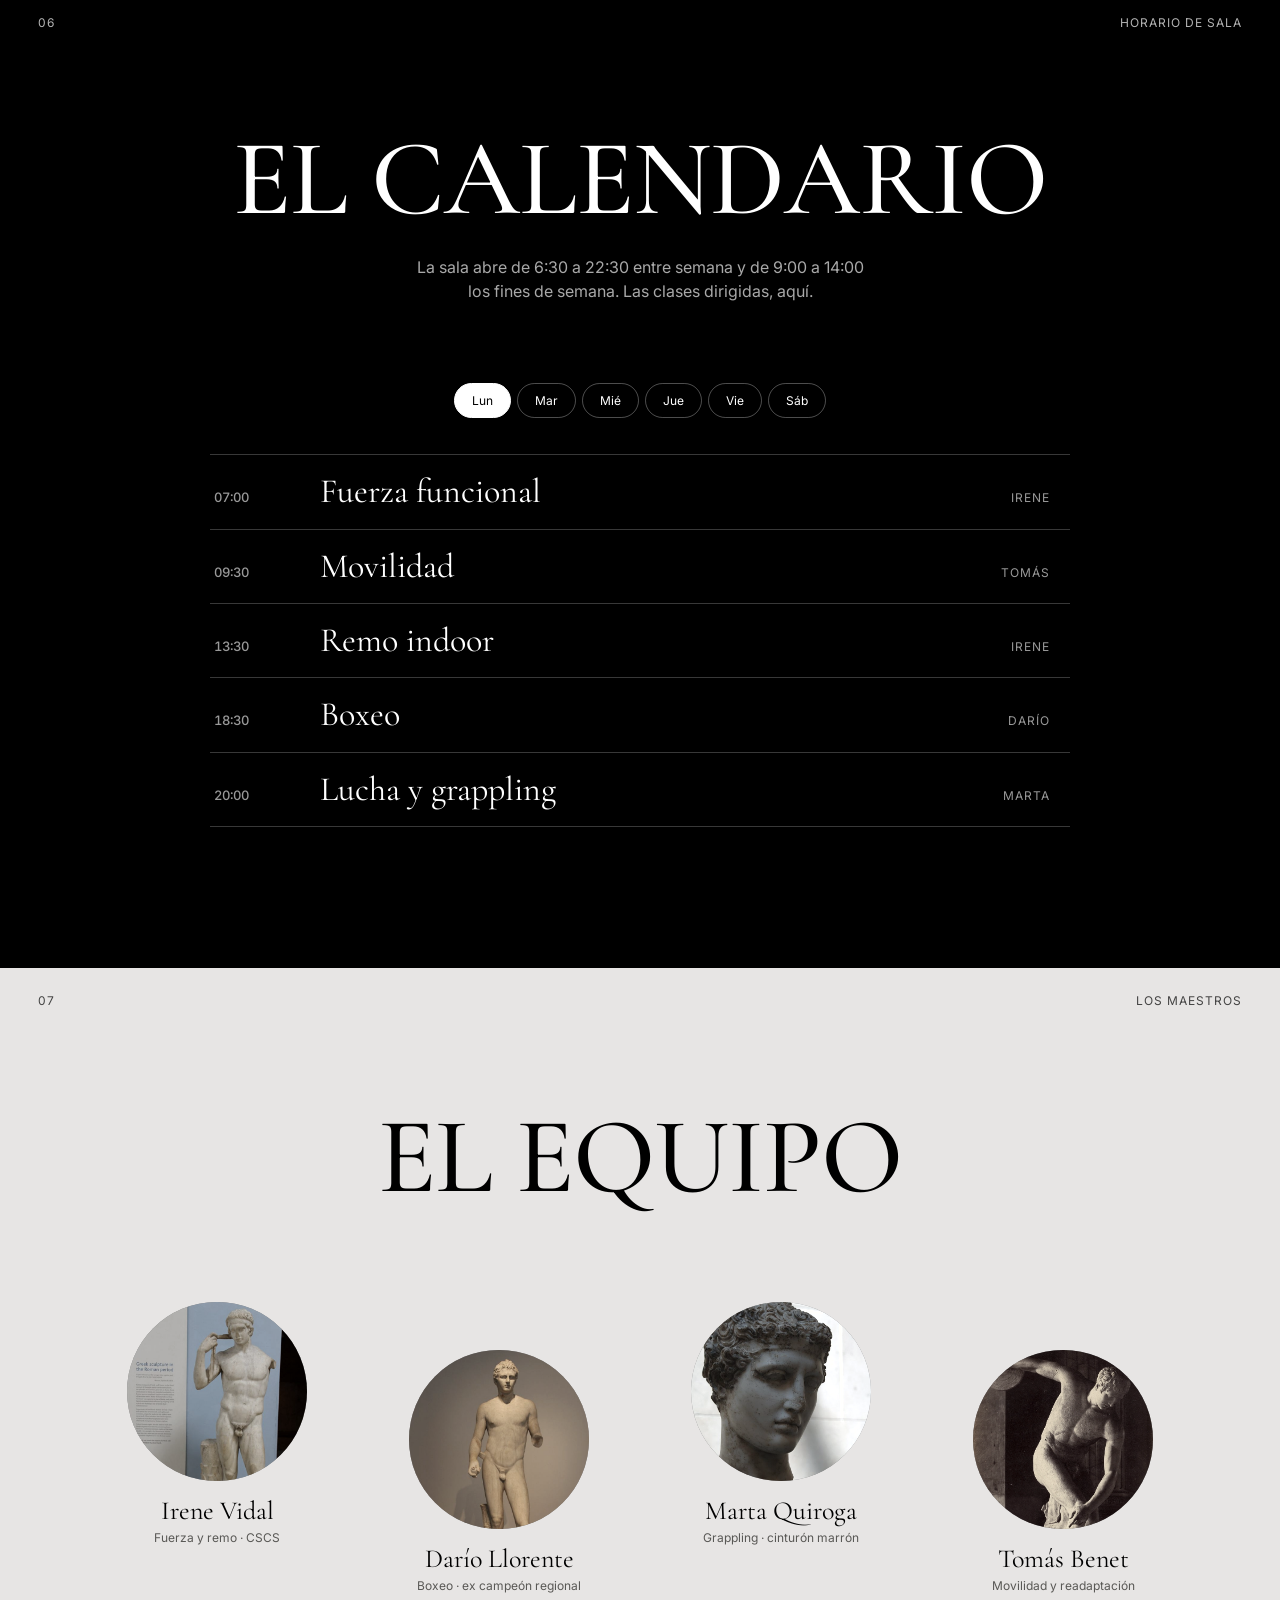
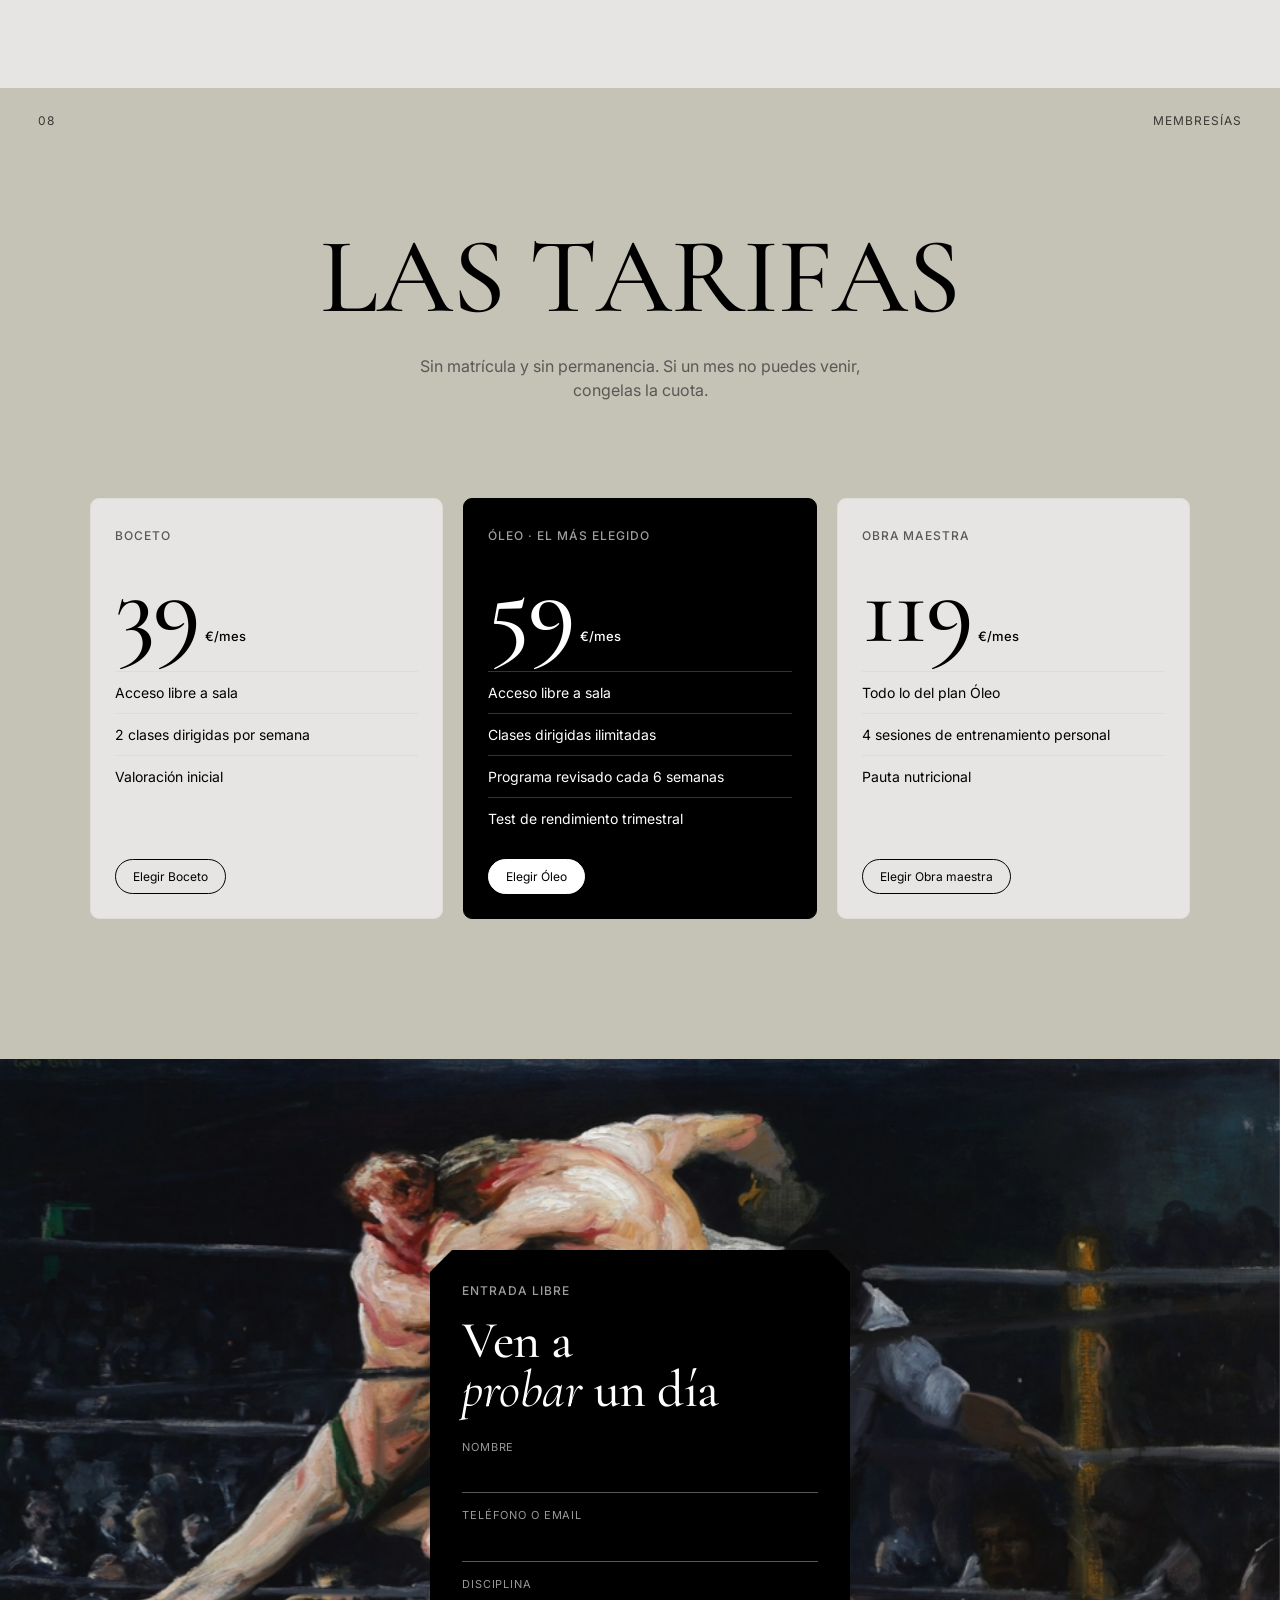
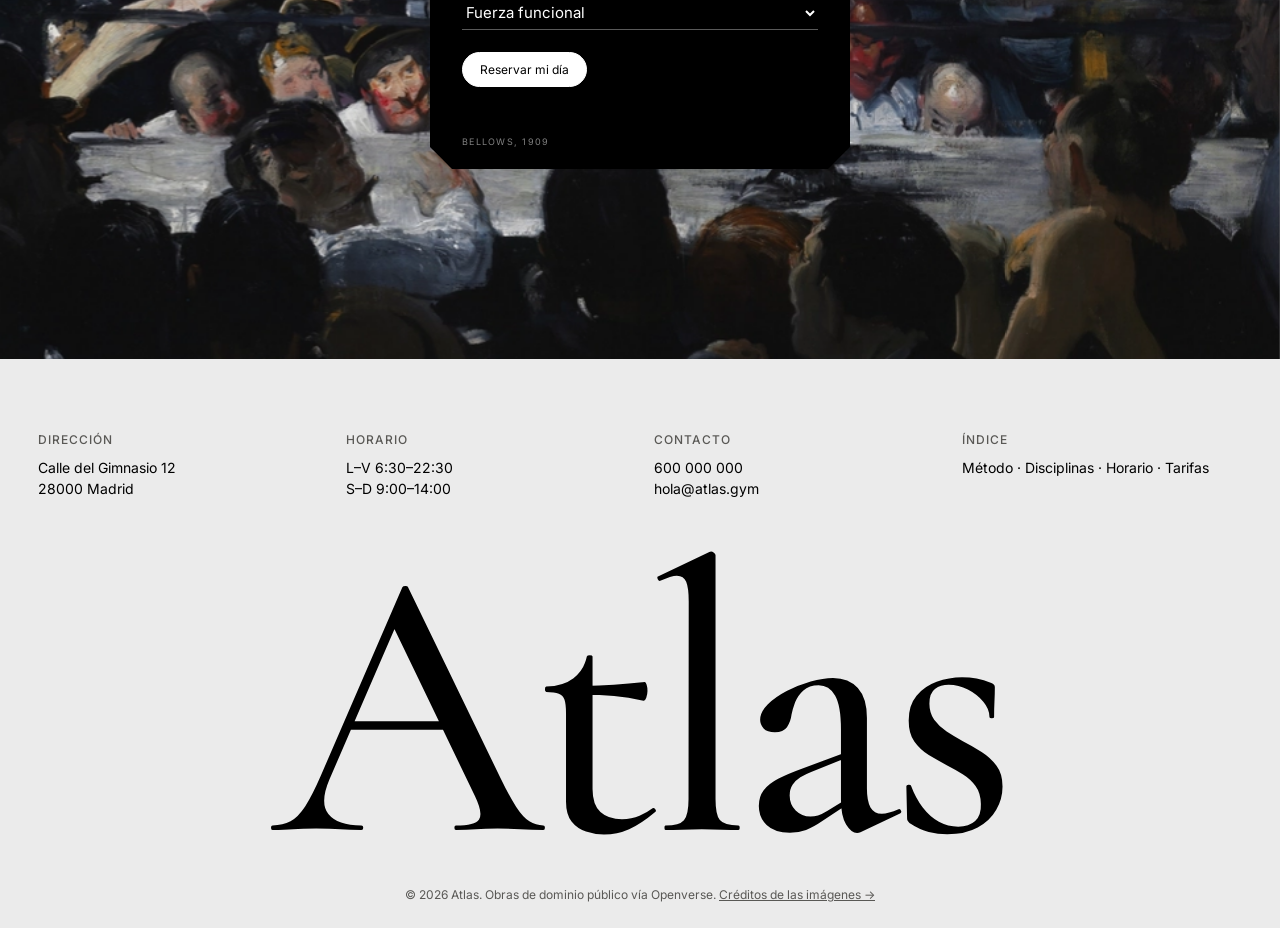
==== commit bf4b3c4d: "Add files via upload" ====
--- a/Modelo Gym/index.html
+++ b/Modelo Gym/index.html
@@ -11,7 +11,7 @@
   <link rel="preconnect" href="https://fonts.gstatic.com" crossorigin />
   <link href="https://fonts.googleapis.com/css2?family=Cormorant+Garamond:ital,wght@0,400;0,500;1,400;1,500&family=Inter:wght@400;500&display=swap" rel="stylesheet" />
   <link rel="preload" as="image" href="assets/img/remo.jpg" />
-  <link rel="stylesheet" href="styles.css?v=20261030d" />
+  <link rel="stylesheet" href="styles.css?v=20261108a" />
 </head>
 <body>
 
@@ -360,6 +360,6 @@
     <p class="footer-credits">© 2026 Atlas. Obras de dominio público vía Openverse. <a href="creditos.html">Créditos de las imágenes →</a></p>
   </footer>
 
-  <script defer src="main.js?v=20261030d"></script>
+  <script defer src="main.js?v=20261108a"></script>
 </body>
 </html>
--- a/Modelo Gym/styles.css
+++ b/Modelo Gym/styles.css
@@ -655,7 +655,13 @@
   padding: 0 8vw;
   width: max-content;
   will-change: transform;
-}
+  cursor: grab;
+  user-select: none;
+  -webkit-user-select: none;
+}
+.gallery.is-dragging .gallery-track { cursor: grabbing; }
+/* El navegador se encarga del scroll vertical; el gesto lateral lo gestiona la galería */
+.gallery-sticky { touch-action: pan-y; }
 .gallery-intro {
   /* El bloque mide lo que mida el título "DISCIPLINAS" (nunca menos de 520px),
      así la última S no puede salirse y quedar debajo del primer cuadro */
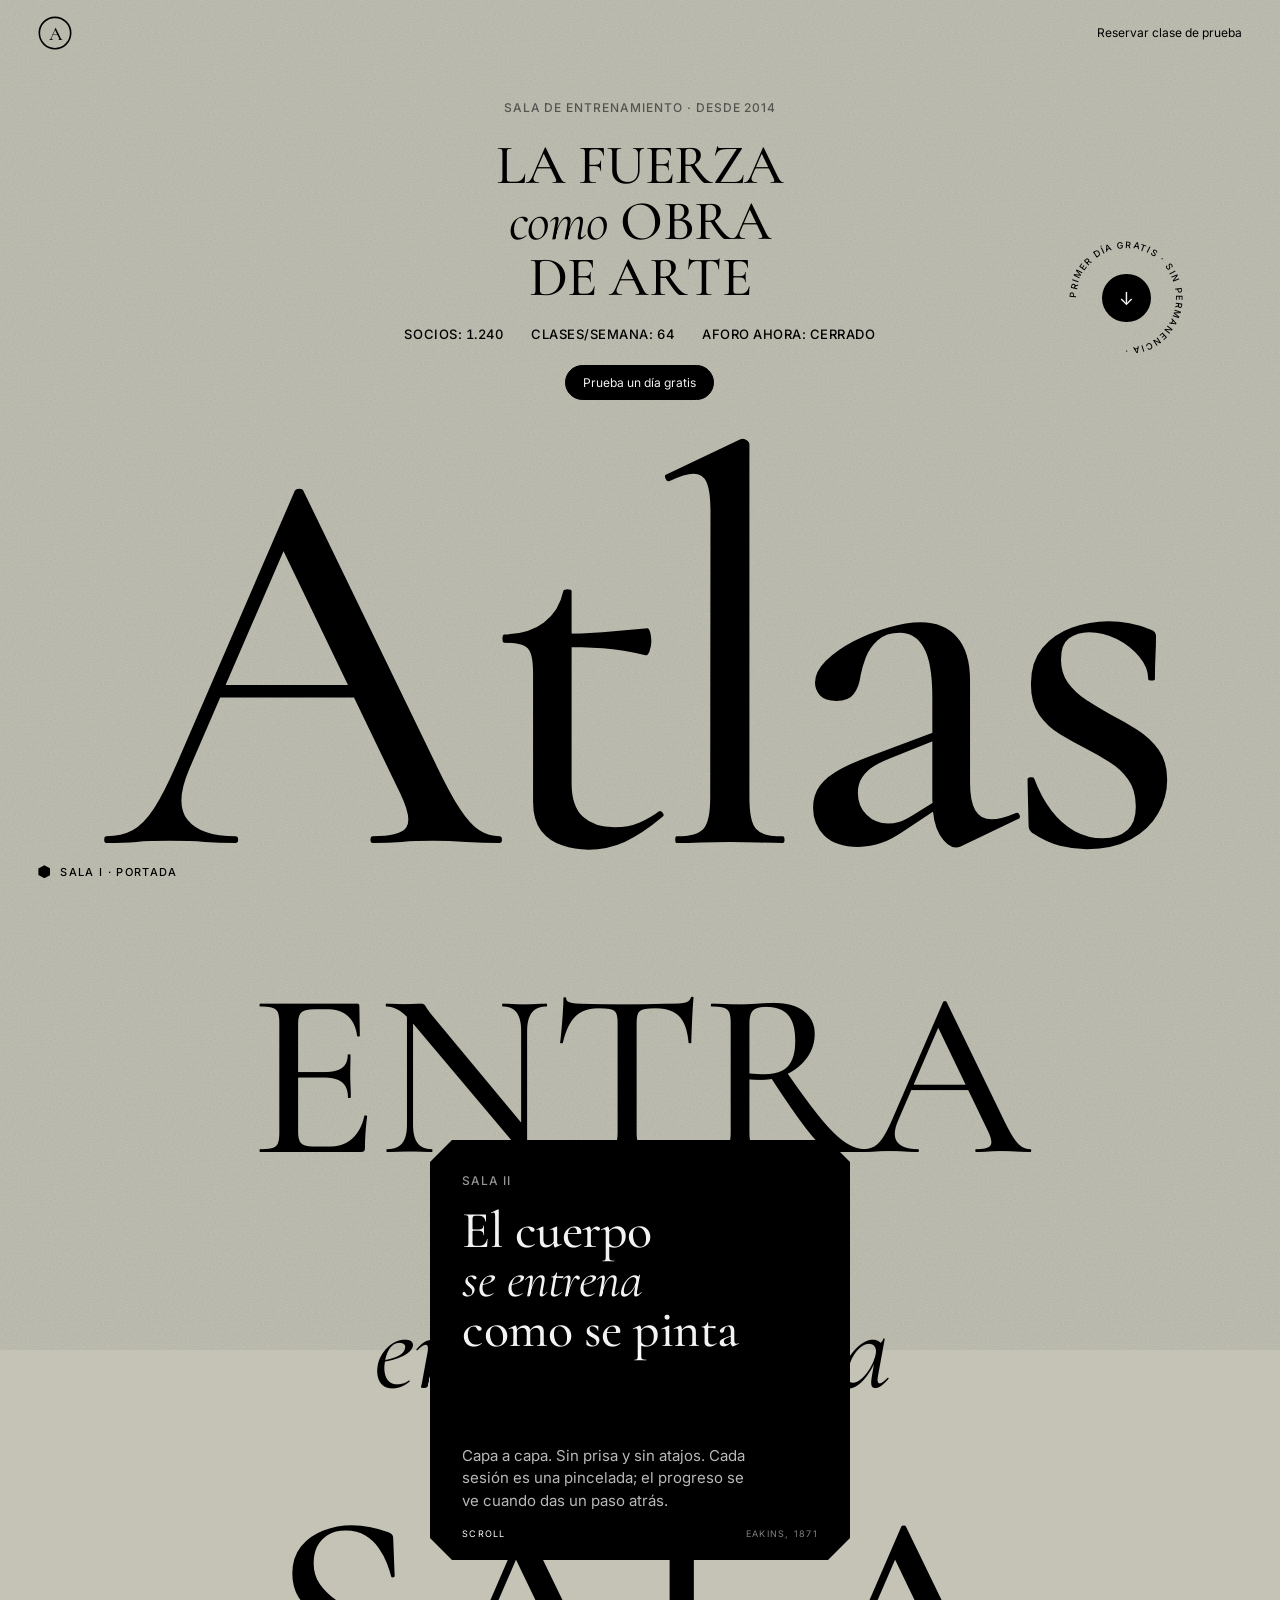
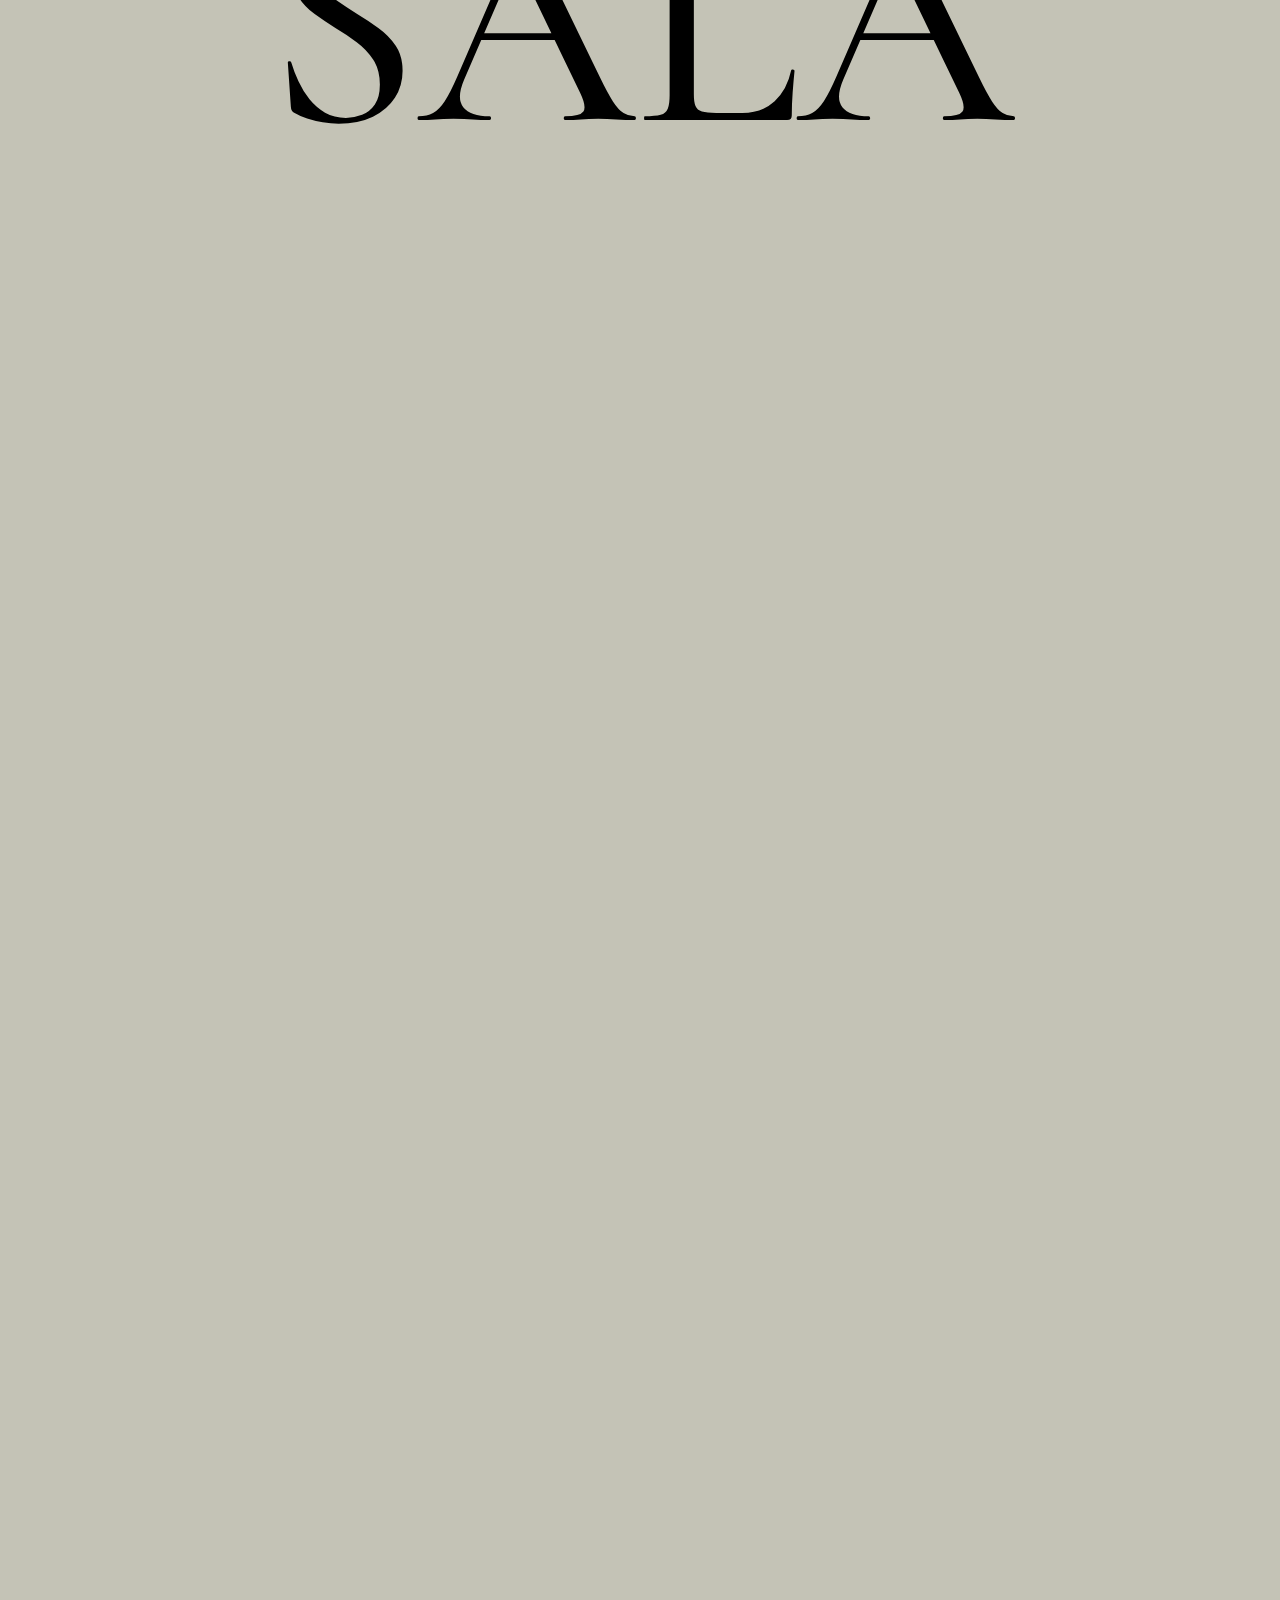
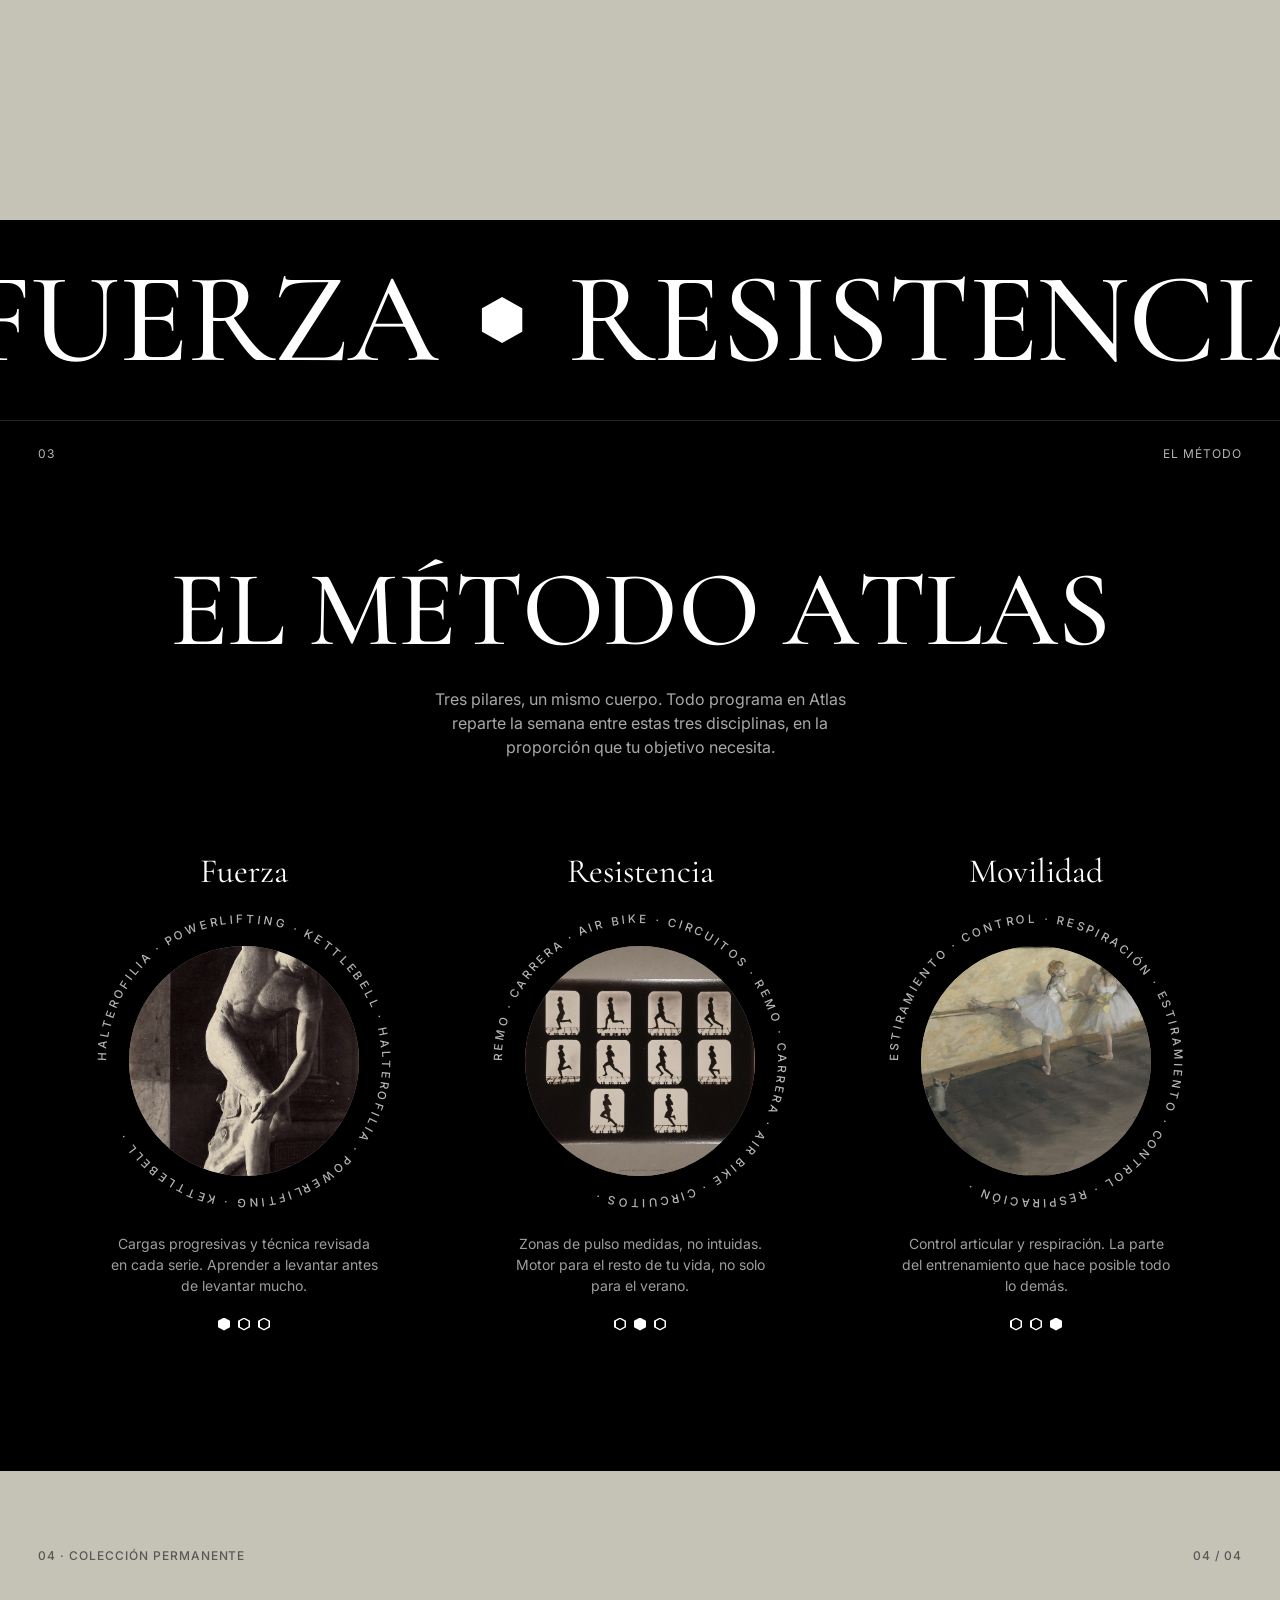
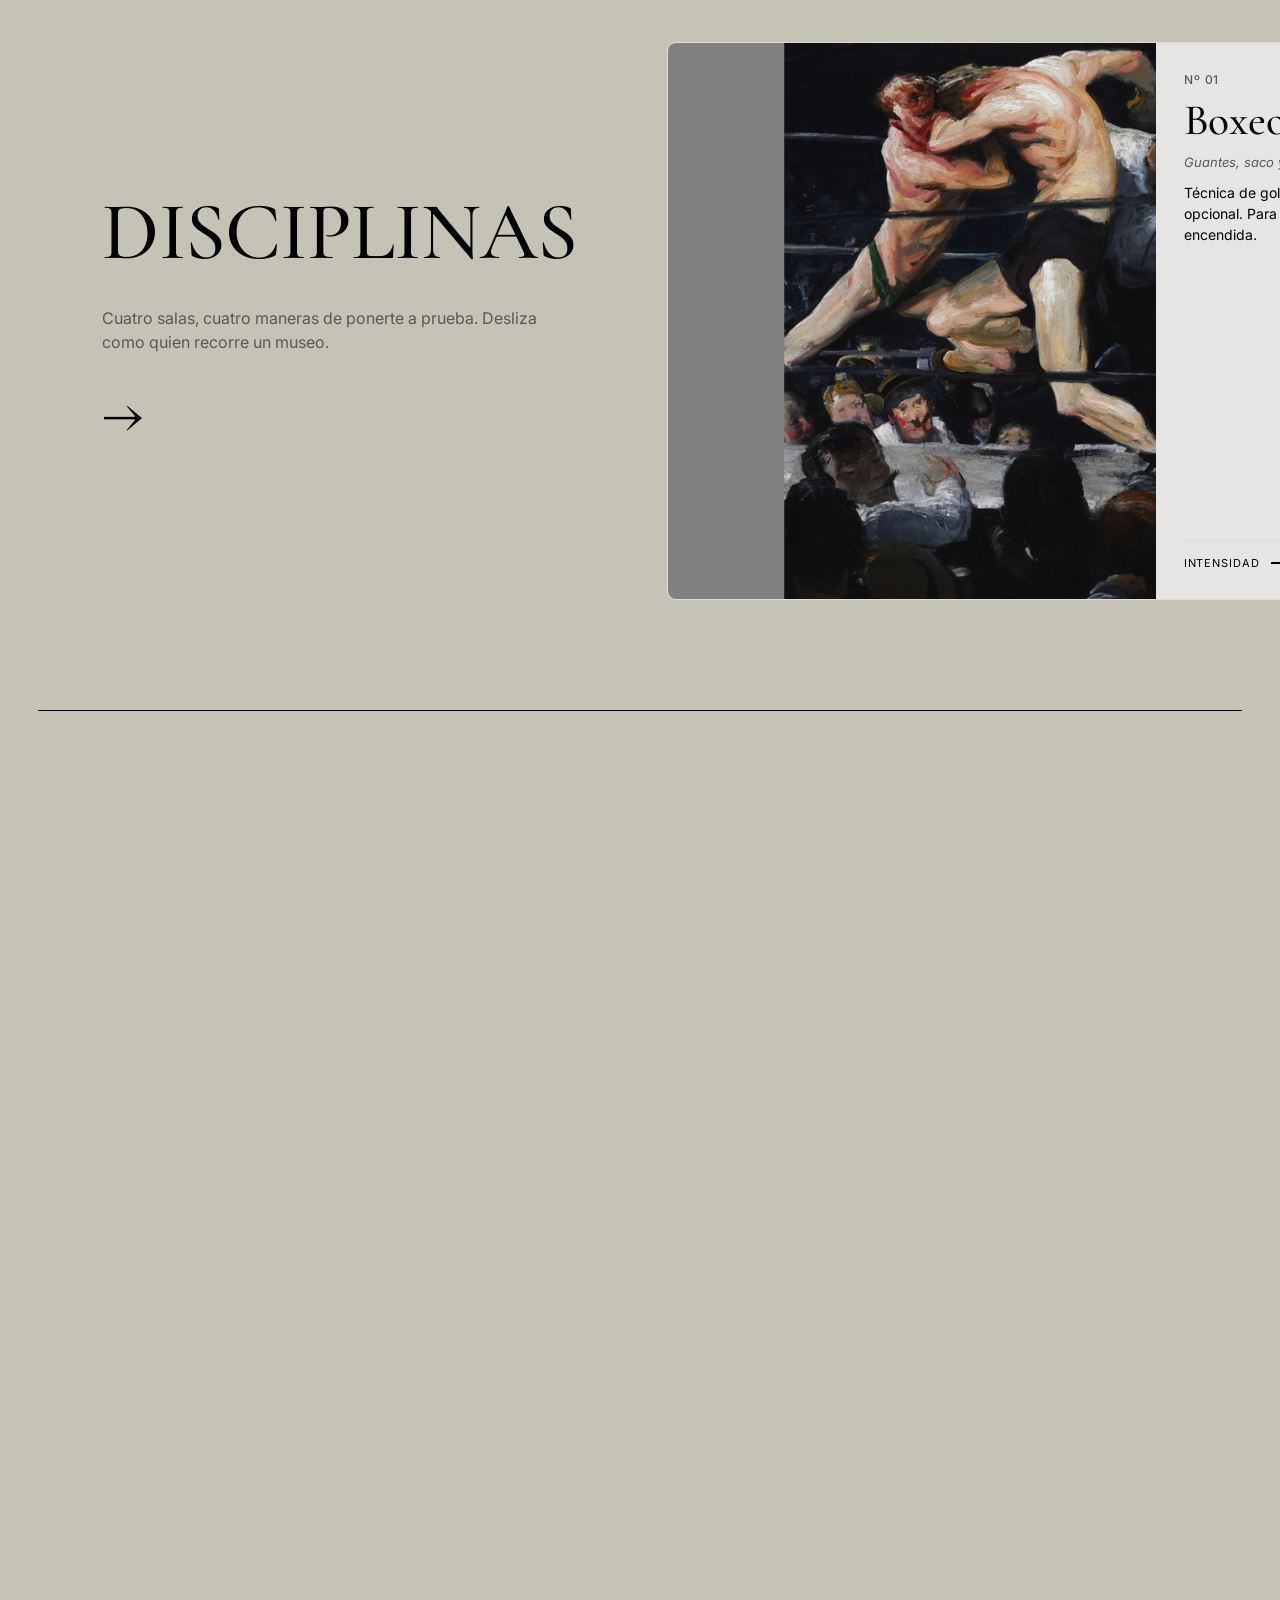
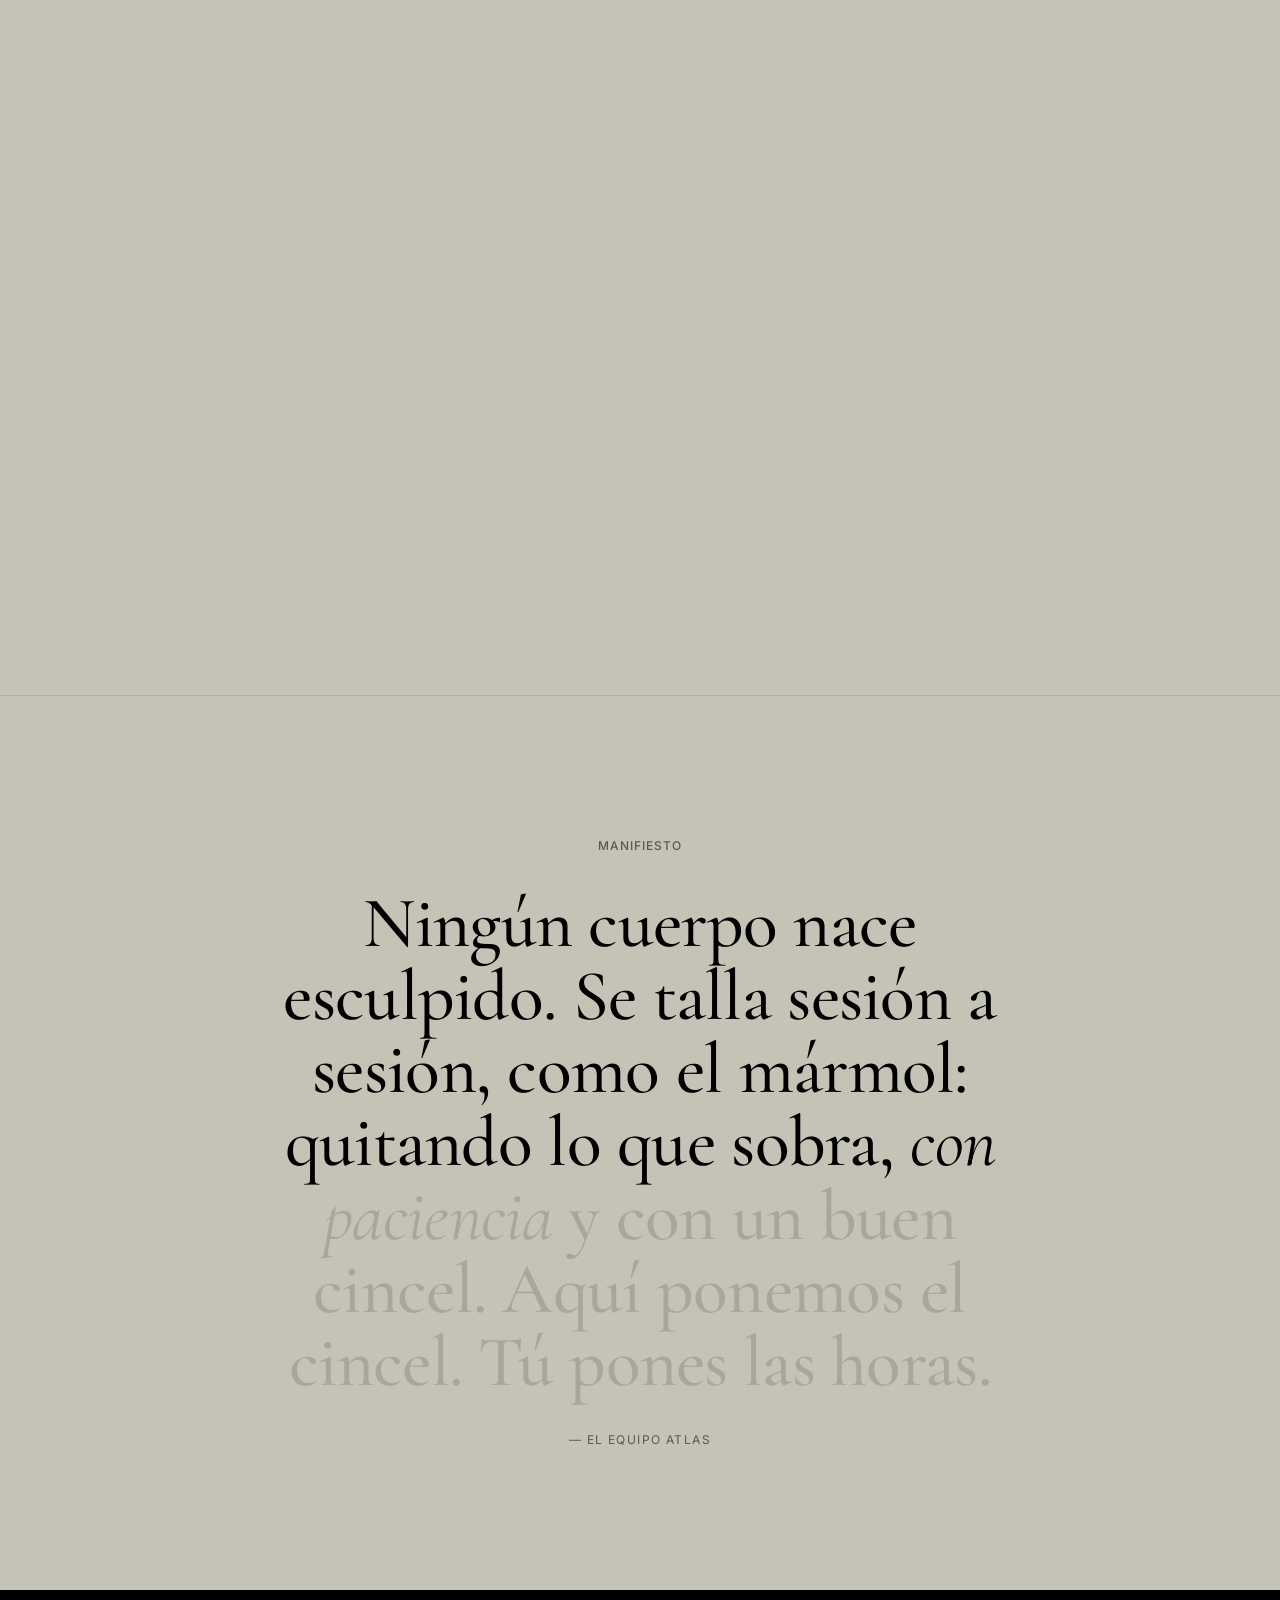
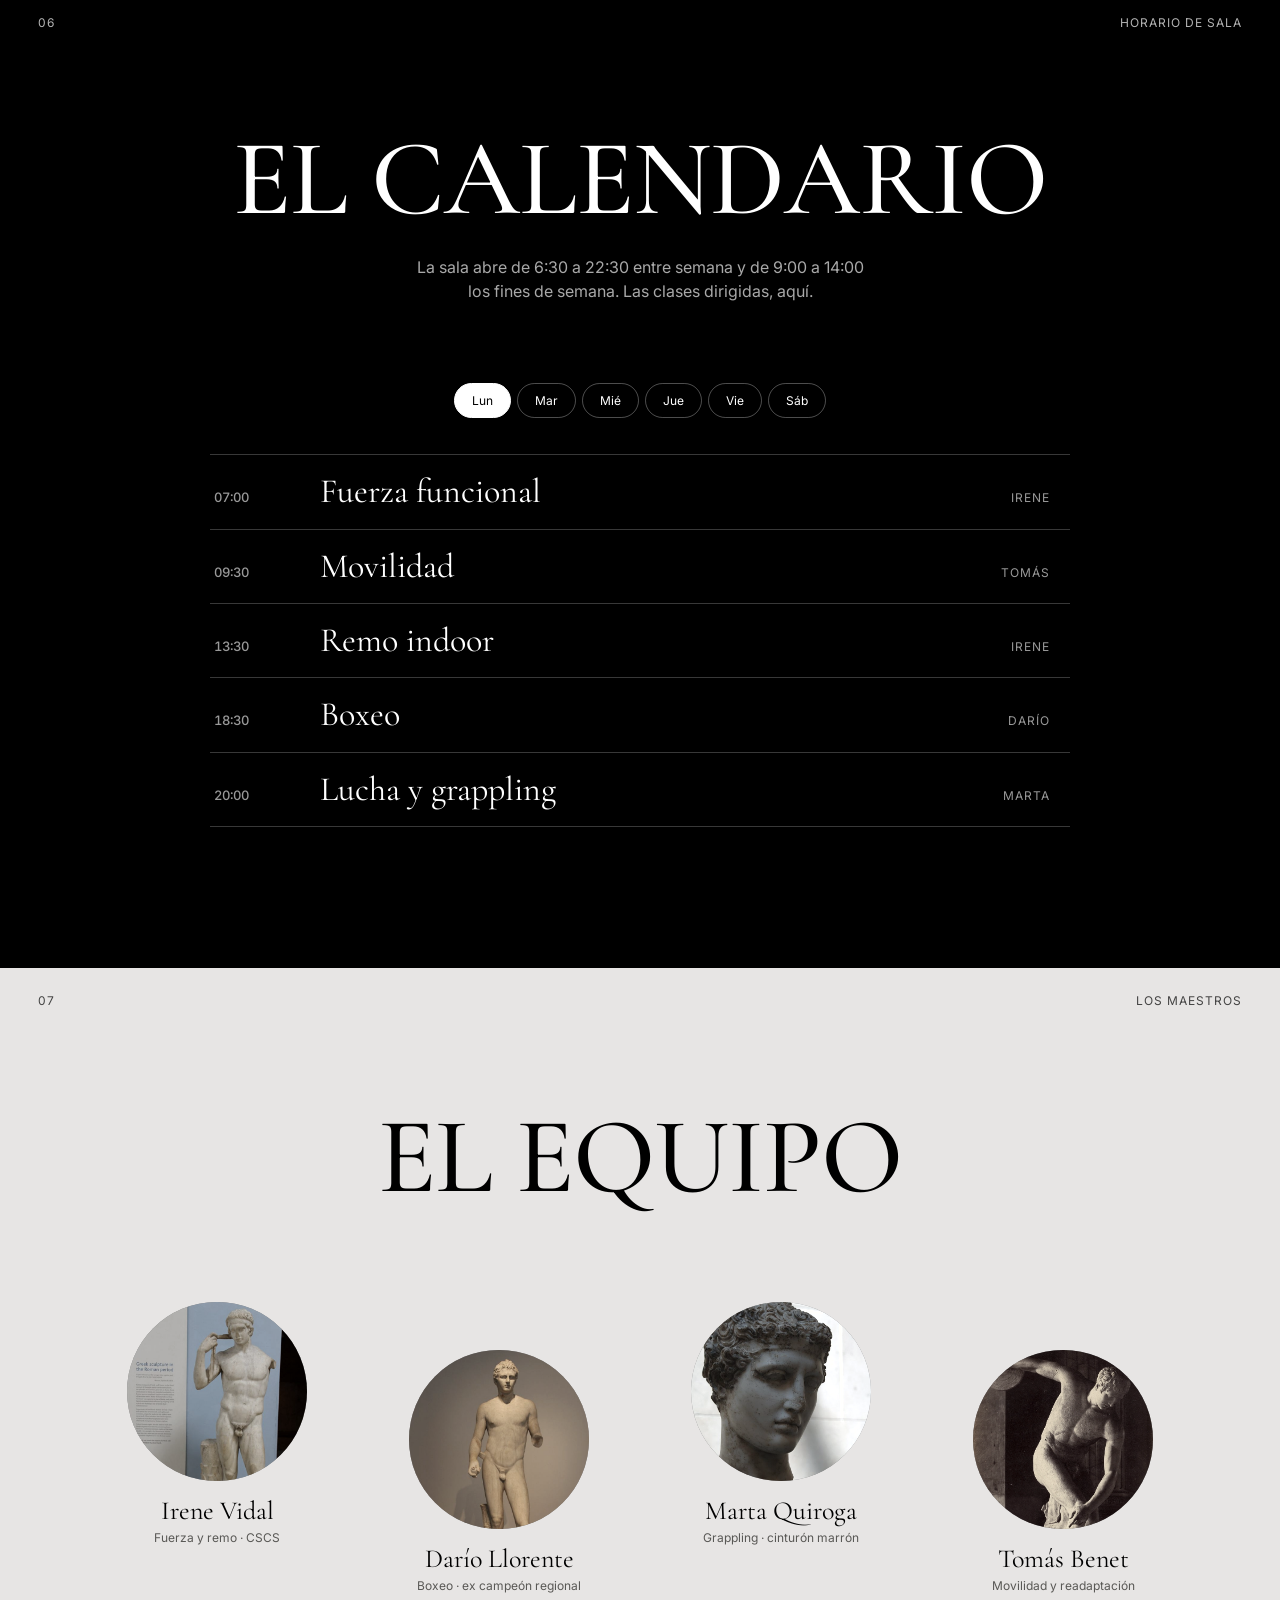
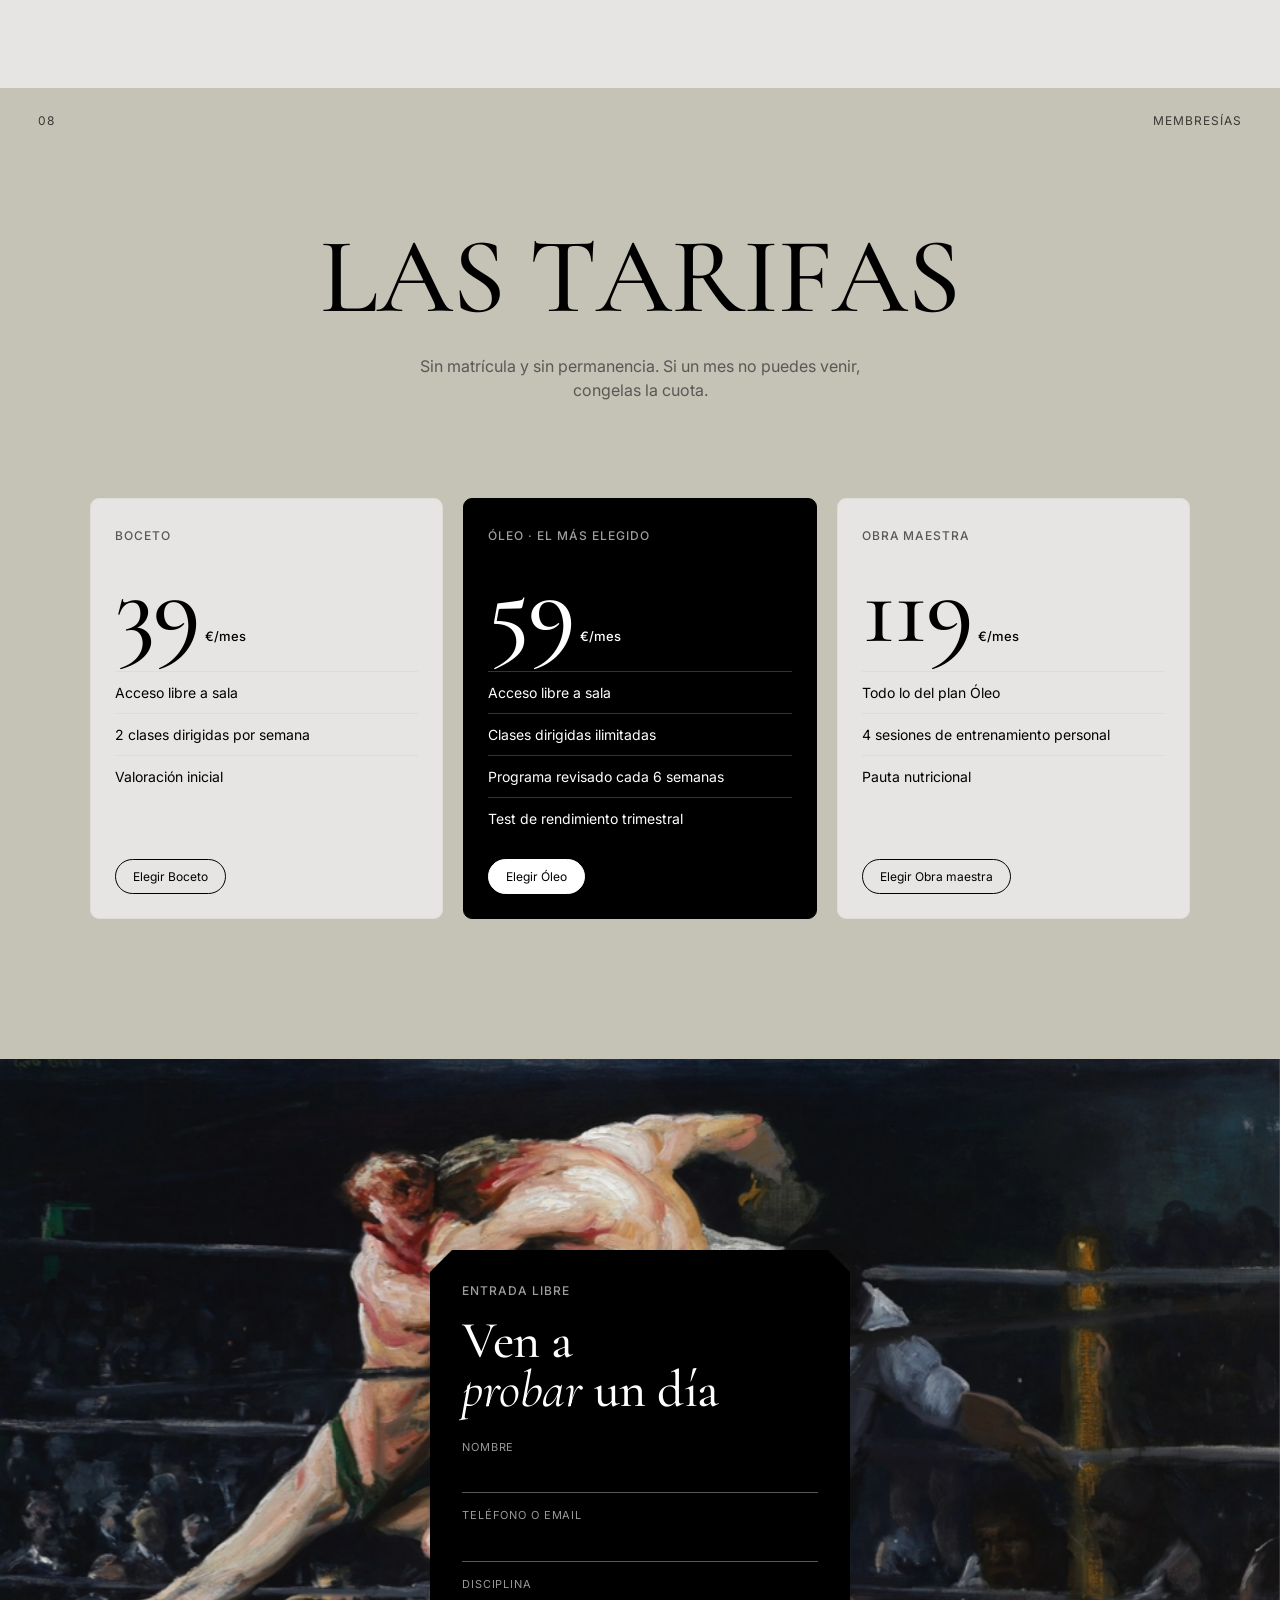
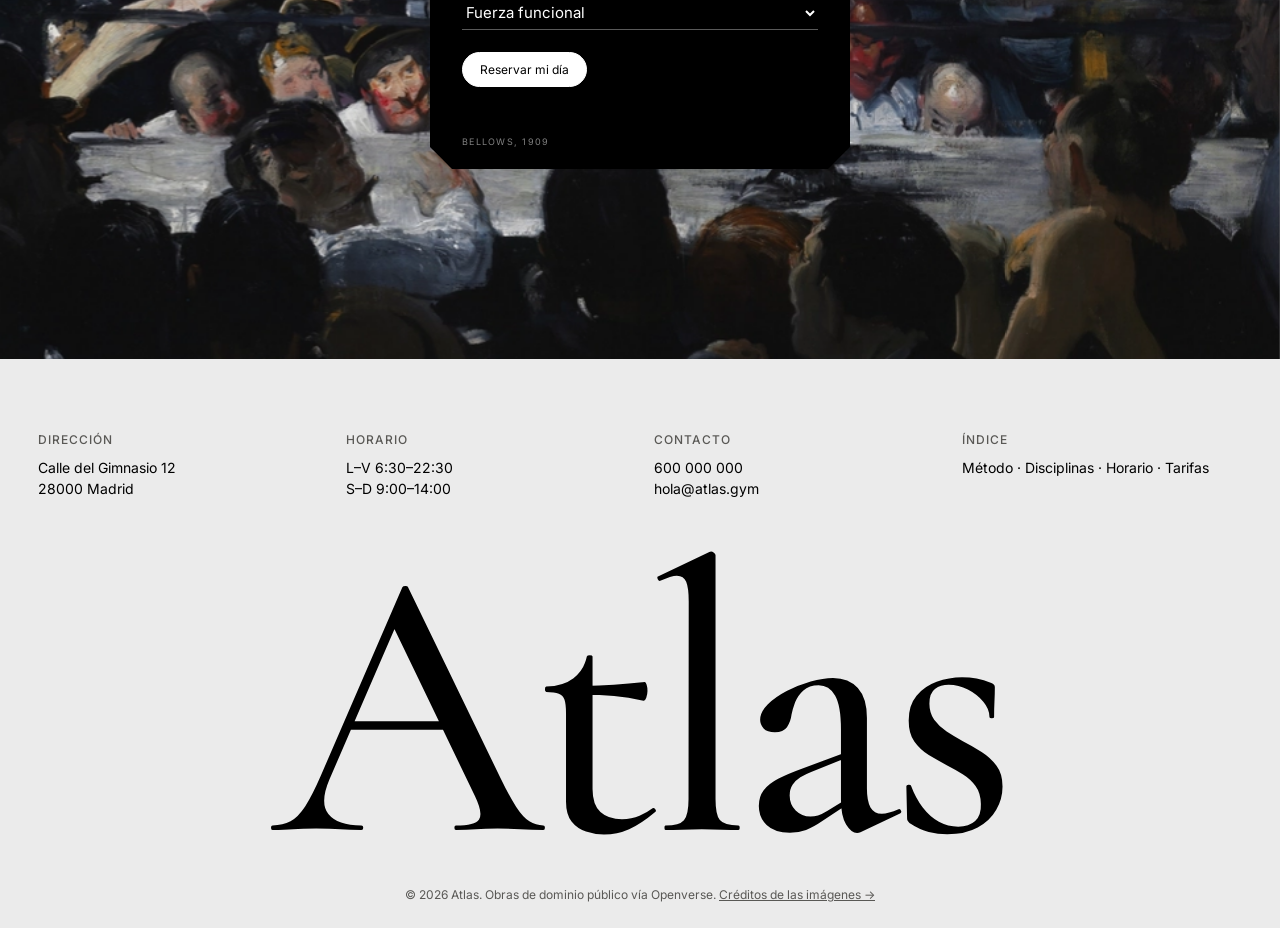
==== commit 1967e843: "Add files via upload" ====
--- a/Modelo Gym/index.html
+++ b/Modelo Gym/index.html
@@ -11,7 +11,7 @@
   <link rel="preconnect" href="https://fonts.gstatic.com" crossorigin />
   <link href="https://fonts.googleapis.com/css2?family=Cormorant+Garamond:ital,wght@0,400;0,500;1,400;1,500&family=Inter:wght@400;500&display=swap" rel="stylesheet" />
   <link rel="preload" as="image" href="assets/img/remo.jpg" />
-  <link rel="stylesheet" href="styles.css?v=20261108a" />
+  <link rel="stylesheet" href="styles.css?v=20261108b" />
 </head>
 <body>
 
@@ -360,6 +360,6 @@
     <p class="footer-credits">© 2026 Atlas. Obras de dominio público vía Openverse. <a href="creditos.html">Créditos de las imágenes →</a></p>
   </footer>
 
-  <script defer src="main.js?v=20261108a"></script>
+  <script defer src="main.js?v=20261108b"></script>
 </body>
 </html>
--- a/Modelo Gym/styles.css
+++ b/Modelo Gym/styles.css
@@ -434,31 +434,48 @@
   .pt-en,
   .pt-la { font-size: 17vw; justify-self: center; margin: 0; }
 }
+/* El círculo es un elemento redondo que se escala (lo mueve la tarjeta gráfica,
+   sin repintar la imagen en cada fotograma). Mide lo que la diagonal de la
+   pantalla (--pd, lo calcula main.js) y empieza pequeño con scale(--p0). */
 .portal-frame {
   position: absolute;
-  inset: 0;
+  left: 50%;
+  top: 50%;
   z-index: 2;
-  clip-path: circle(var(--pr, 14vmin) at 50% 50%);
-  will-change: clip-path;
+  width: var(--pd, 150vmax);
+  height: var(--pd, 150vmax);
+  margin: calc(var(--pd, 150vmax) / -2) 0 0 calc(var(--pd, 150vmax) / -2);
+  border-radius: 50%;
+  overflow: hidden;
+  transform: scale(var(--p0, .2));
+  will-change: transform;
+  backface-visibility: hidden;
 }
 .portal-frame img {
-  width: 100%;
-  height: 100%;
+  position: absolute;
+  left: 50%;
+  top: 50%;
+  width: 100vw;
+  height: 100vh;
+  height: 100svh;
+  max-width: none;
   object-fit: cover;
-  transform: scale(var(--ps, 1.35));
+  transform: translate(-50%, -50%) scale(var(--pi, 6));
   will-change: transform;
+  backface-visibility: hidden;
 }
 .portal-card {
   position: relative;
   z-index: 3;
   opacity: 0;
   transform: translateY(40px);
-  transition: opacity .8s var(--ease-out), transform .8s var(--ease-out);
-}
-.portal-card.is-in { opacity: 1; transform: none; }
+  transition: opacity .7s var(--ease-out), transform .7s var(--ease-out);
+}
+.portal-card.is-in { opacity: 1; transform: none; transition-delay: .55s; }
 .no-js .portal { height: auto; }
 .no-js .portal-sticky { position: relative; }
-.no-js .portal-frame { clip-path: none; }
+.no-js .portal-frame { transform: none; inset: 0; left: 0; top: 0; width: auto; height: auto; margin: 0; border-radius: 0; }
+.no-js .portal-frame img { transform: none; left: 0; top: 0; width: 100%; height: 100%; }
 .no-js .portal-card { opacity: 1; transform: none; }
 
 /* Tarjeta con esquinas biseladas */
@@ -660,8 +677,39 @@
   -webkit-user-select: none;
 }
 .gallery.is-dragging .gallery-track { cursor: grabbing; }
-/* El navegador se encarga del scroll vertical; el gesto lateral lo gestiona la galería */
-.gallery-sticky { touch-action: pan-y; }
+
+/* Móvil y tablet: carrusel nativo que se desliza con el dedo (lo más fluido) */
+.gallery.is-native { height: auto !important; }
+.gallery.is-native .gallery-sticky {
+  position: relative;
+  height: auto;
+  min-height: 100vh;
+  min-height: 100svh;
+  padding: 120px 0 100px;
+  overflow: visible;
+}
+.gallery.is-native .gallery-track {
+  width: 100%;
+  overflow-x: auto;
+  overflow-y: hidden;
+  overscroll-behavior-x: contain;
+  scroll-snap-type: x mandatory;
+  scroll-padding-inline: var(--gutter);
+  -webkit-overflow-scrolling: touch;
+  scrollbar-width: none;
+  transform: none !important;
+  cursor: auto;
+  user-select: auto;
+  -webkit-user-select: auto;
+}
+.gallery.is-native .gallery-track::-webkit-scrollbar { display: none; }
+.gallery.is-native .gallery-track > * { flex-shrink: 0; scroll-snap-align: center; }
+.gallery.is-native .gallery-intro { scroll-snap-align: start; }
+.gallery.is-native .exhibit,
+.gallery.is-native .exhibit-img img { transition: none; }
+.gallery.is-native .exhibit-img img { transform: scale(1.06); }
+/* El último cuadro necesita aire a la derecha para poder centrarse */
+.gallery.is-native .gallery-track::after { content: ""; flex: 0 0 1px; }
 .gallery-intro {
   /* El bloque mide lo que mida el título "DISCIPLINAS" (nunca menos de 520px),
      así la última S no puede salirse y quedar debajo del primer cuadro */
